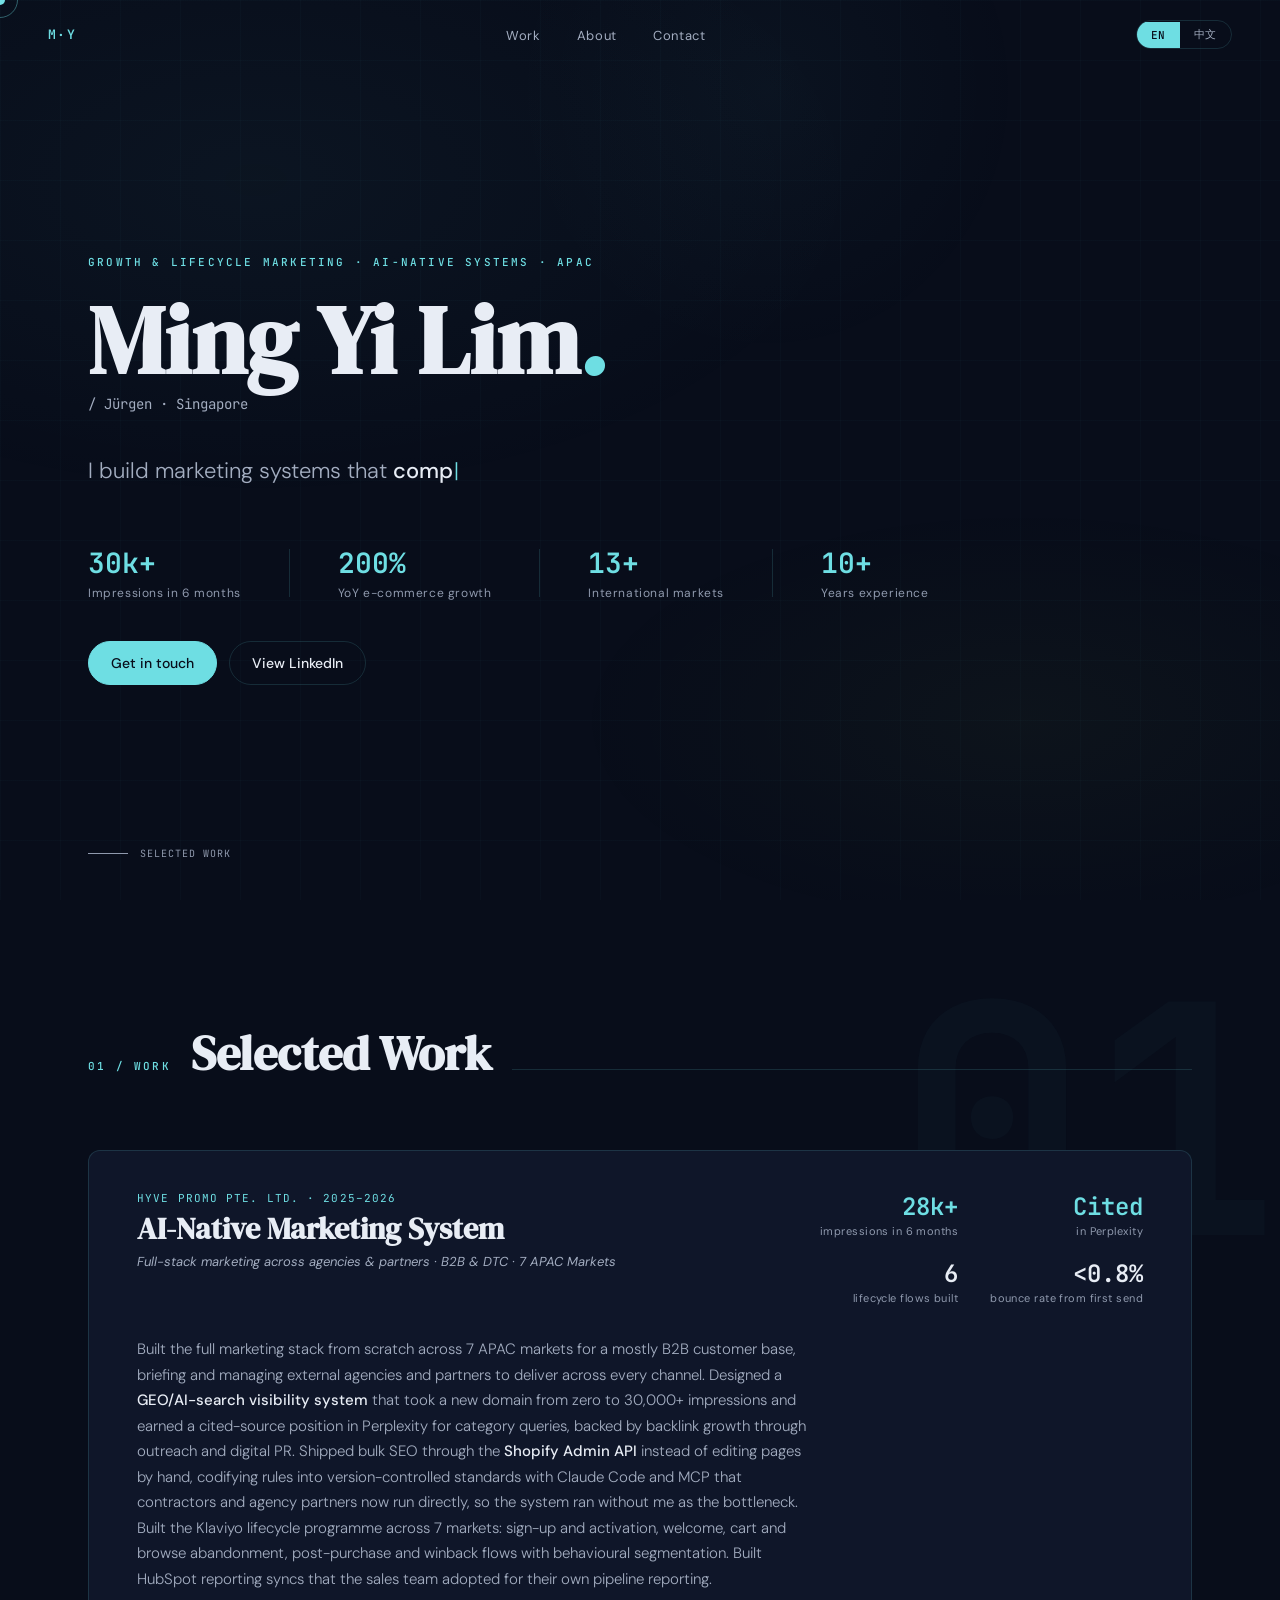
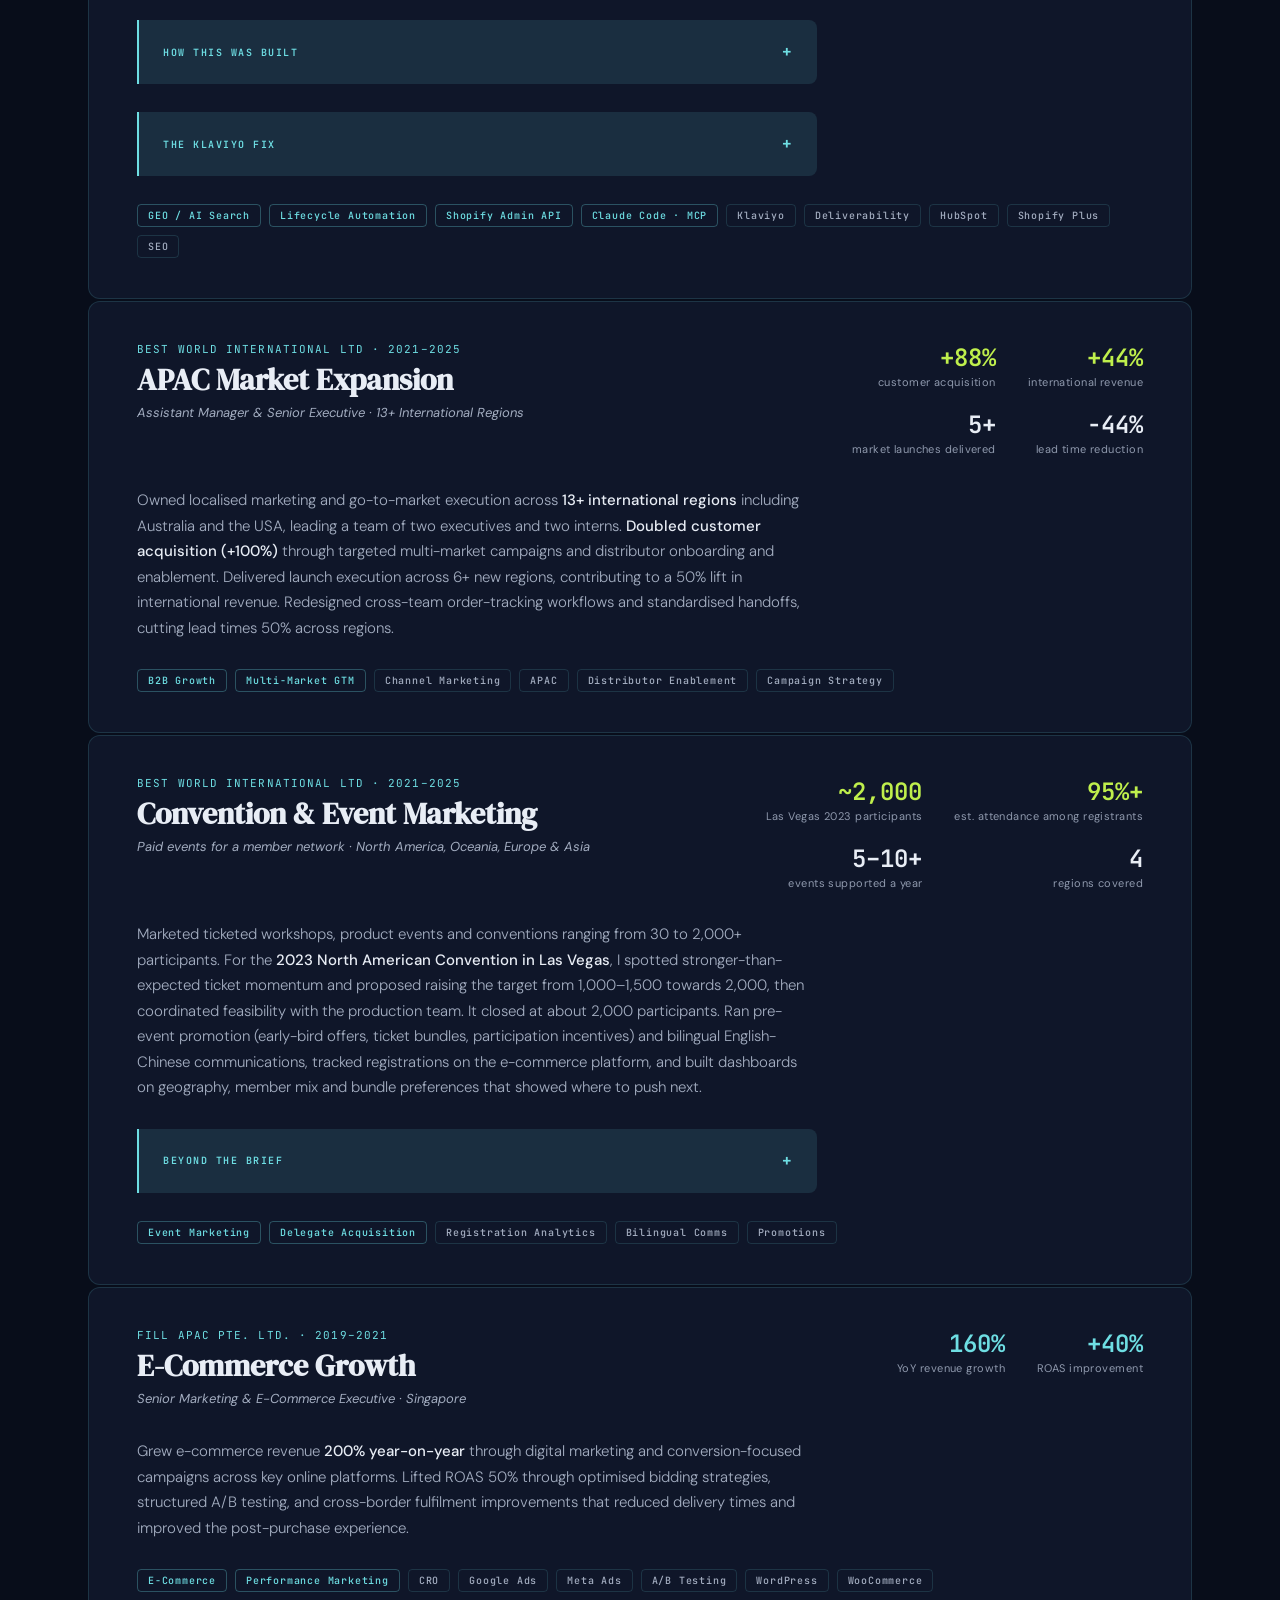
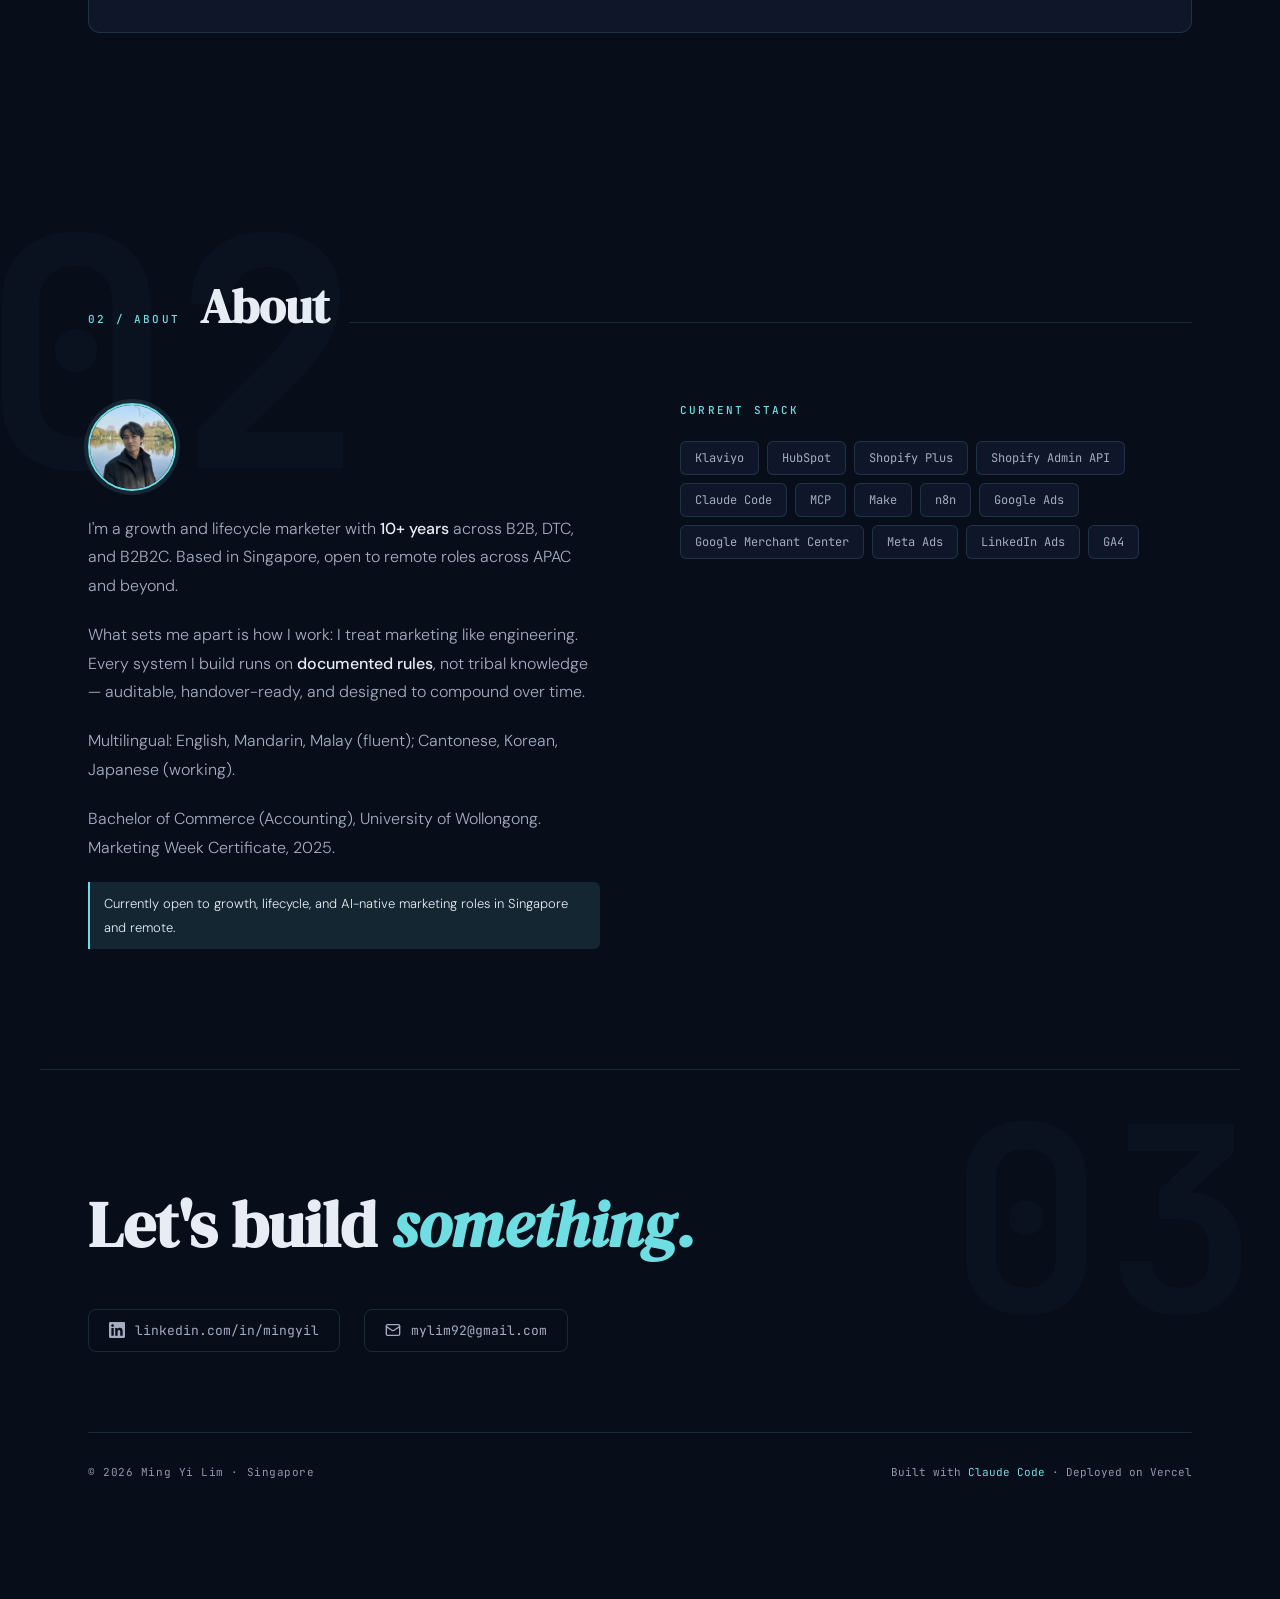
==== index.html @ c5d95b04 "Add hero CTAs, raise text contrast, make proof panels expandable - Hero: 'Get in touch' and 'View Li" ====
<!DOCTYPE html>
<html lang="en">
<head>
  <meta charset="UTF-8">
  <meta name="viewport" content="width=device-width, initial-scale=1.0">
  <title>Ming Yi Lim · Growth & Lifecycle Marketing</title>
  <meta name="description" content="Growth and lifecycle marketer with 10+ years across B2B, DTC, and B2B2C in APAC. SEO/GEO, lifecycle automation, and AI-native marketing systems.">
  <!-- Social preview -->
  <meta property="og:type"        content="website">
  <meta property="og:url"         content="https://mingyilim.vercel.app">
  <meta property="og:title"       content="Ming Yi Lim · Growth & Lifecycle Marketing">
  <meta property="og:description" content="Growth and lifecycle marketer with 10+ years across B2B, DTC, and B2B2C in APAC. SEO/GEO, lifecycle automation, and AI-native marketing systems.">
  <meta property="og:image"       content="https://mingyilim.vercel.app/og-image.jpg">
  <meta property="og:image:width"  content="1200">
  <meta property="og:image:height" content="630">
  <meta name="twitter:card"        content="summary_large_image">
  <meta name="twitter:title"       content="Ming Yi Lim · Growth & Lifecycle Marketing">
  <meta name="twitter:description" content="Growth and lifecycle marketer with 10+ years across B2B, DTC, and B2B2C in APAC.">
  <meta name="twitter:image"       content="https://mingyilim.vercel.app/og-image.jpg">
  <link rel="canonical" href="https://mingyilim.vercel.app/">
  <script type="application/ld+json">
  {
    "@context": "https://schema.org",
    "@type": "Person",
    "name": "Ming Yi Lim",
    "alternateName": ["Jürgen Lim", "林明昱"],
    "url": "https://mingyilim.vercel.app/",
    "image": "https://mingyilim.vercel.app/photo.jpg",
    "jobTitle": "Growth and Lifecycle Marketer",
    "description": "Growth and lifecycle marketer with 10+ years across B2B, DTC and B2B2C in APAC, specialising in SEO/GEO, lifecycle automation and AI-native marketing systems.",
    "address": {"@type": "PostalAddress", "addressLocality": "Singapore", "addressCountry": "SG"},
    "alumniOf": {"@type": "CollegeOrUniversity", "name": "University of Wollongong"},
    "knowsLanguage": ["English", "Mandarin Chinese", "Malay"],
    "knowsAbout": ["Lifecycle marketing", "Growth marketing", "Generative Engine Optimisation", "Answer Engine Optimisation", "SEO", "Klaviyo", "HubSpot", "Shopify Plus", "Marketing automation", "Claude Code", "Model Context Protocol"],
    "sameAs": ["https://www.linkedin.com/in/mingyil"]
  }
  </script>
  <link rel="preconnect" href="https://fonts.googleapis.com">
  <link rel="preconnect" href="https://fonts.gstatic.com" crossorigin>
  <link href="https://fonts.googleapis.com/css2?family=DM+Serif+Display:ital@0;1&family=DM+Sans:ital,opsz,wght@0,9..40,300;0,9..40,400;0,9..40,500;0,9..40,600;1,9..40,300&family=JetBrains+Mono:wght@400;500;600&display=swap" rel="stylesheet">
  <style>
    :root {
      --bg: #080d1a;
      --surface: #0f1629;
      --surface2: #162035;
      --teal: #6edee3;
      --teal-dim: rgba(110,222,227,0.12);
      --lime: #bfef4c;
      --text: #e8edf5;
      --text-muted: #a3adc0;
      --text-dim: #8f99ad;
      --border: rgba(110,222,227,0.15);
      --mono: 'JetBrains Mono', monospace;
      --serif: 'DM Serif Display', serif;
      --sans: 'DM Sans', sans-serif;
    }

    *, *::before, *::after { box-sizing: border-box; margin: 0; padding: 0; }

    html { scroll-behavior: smooth; overflow-x: clip; }

    body {
      font-family: var(--sans);
      background: var(--bg);
      color: var(--text);
      overflow-x: hidden;
      cursor: none;
    }

    /* Custom cursor */
    .cursor {
      position: fixed;
      width: 10px; height: 10px;
      background: var(--teal);
      border-radius: 50%;
      pointer-events: none;
      z-index: 9999;
      transform: translate(-50%,-50%);
      transition: transform 0.1s, opacity 0.2s;
      mix-blend-mode: screen;
    }
    .cursor-ring {
      position: fixed;
      width: 36px; height: 36px;
      border: 1px solid rgba(110,222,227,0.4);
      border-radius: 50%;
      pointer-events: none;
      z-index: 9998;
      transform: translate(-50%,-50%);
      transition: transform 0.18s cubic-bezier(.25,.46,.45,.94), width 0.2s, height 0.2s;
    }

    /* Background mesh */
    .bg-mesh {
      position: fixed;
      inset: 0;
      z-index: 0;
      background:
        radial-gradient(ellipse 80% 60% at 20% 20%, rgba(110,222,227,0.04) 0%, transparent 60%),
        radial-gradient(ellipse 60% 40% at 80% 80%, rgba(191,239,76,0.03) 0%, transparent 60%),
        radial-gradient(ellipse 40% 60% at 60% 10%, rgba(110,222,227,0.03) 0%, transparent 50%);
      pointer-events: none;
    }

    .grid-lines {
      position: fixed;
      inset: 0;
      z-index: 0;
      background-image:
        linear-gradient(rgba(110,222,227,0.025) 1px, transparent 1px),
        linear-gradient(90deg, rgba(110,222,227,0.025) 1px, transparent 1px);
      background-size: 60px 60px;
      pointer-events: none;
    }

    /* Nav */
    nav {
      position: fixed;
      top: 0; left: 0; right: 0;
      z-index: 100;
      display: flex;
      align-items: center;
      justify-content: space-between;
      padding: 20px 48px;
      transition: background 0.3s, backdrop-filter 0.3s;
    }
    nav.scrolled {
      background: rgba(8,13,26,0.85);
      backdrop-filter: blur(16px);
      border-bottom: 1px solid var(--border);
    }
    .nav-logo {
      font-family: var(--mono);
      font-size: 13px;
      font-weight: 600;
      color: var(--teal);
      letter-spacing: 0.1em;
      text-decoration: none;
    }
    .nav-links {
      display: flex;
      gap: 36px;
      list-style: none;
    }
    .nav-links a {
      font-size: 13px;
      font-weight: 400;
      color: var(--text-muted);
      text-decoration: none;
      letter-spacing: 0.05em;
      transition: color 0.2s;
    }
    .nav-links a:hover { color: var(--text); }

    .lang-toggle {
      display: flex;
      align-items: center;
      gap: 0;
      border: 1px solid var(--border);
      border-radius: 20px;
      overflow: hidden;
    }
    .lang-btn {
      font-family: var(--mono);
      font-size: 11px;
      font-weight: 500;
      padding: 6px 14px;
      background: transparent;
      border: none;
      color: var(--text-muted);
      cursor: none;
      transition: background 0.2s, color 0.2s;
      letter-spacing: 0.05em;
    }
    .lang-btn.active {
      background: var(--teal);
      color: var(--bg);
    }

    /* Sections base */
    section { position: relative; z-index: 1; }

    /* Hero */
    #hero {
      min-height: 100vh;
      display: flex;
      flex-direction: column;
      justify-content: center;
      padding: 120px 48px 80px;
      max-width: 1200px;
      margin: 0 auto;
    }
    .hero-tag {
      font-family: var(--mono);
      font-size: 11px;
      font-weight: 500;
      color: var(--teal);
      letter-spacing: 0.2em;
      text-transform: uppercase;
      margin-bottom: 24px;
      opacity: 0;
      animation: fadeUp 0.6s 0.2s forwards;
    }
    .hero-name {
      font-family: var(--serif);
      font-size: clamp(52px, 8vw, 96px);
      line-height: 1;
      color: var(--text);
      margin-bottom: 6px;
      opacity: 0;
      animation: fadeUp 0.7s 0.35s forwards;
    }
    .hero-name span {
      color: var(--teal);
      font-style: italic;
    }
    .hero-nickname {
      font-family: var(--mono);
      font-size: 14px;
      color: var(--text-muted);
      margin-bottom: 40px;
      opacity: 0;
      animation: fadeUp 0.6s 0.45s forwards;
    }
    .hero-tagline {
      font-size: clamp(16px, 2.2vw, 22px);
      font-weight: 300;
      color: var(--text-muted);
      max-width: 640px;
      line-height: 1.6;
      margin-bottom: 56px;
      opacity: 0;
      animation: fadeUp 0.6s 0.55s forwards;
    }
    .hero-tagline strong {
      color: var(--text);
      font-weight: 500;
    }
    .hero-stats {
      display: flex;
      gap: 48px;
      flex-wrap: wrap;
      opacity: 0;
      animation: fadeUp 0.6s 0.7s forwards;
    }
    .hero-stat {
      display: flex;
      flex-direction: column;
      gap: 4px;
    }
    .hero-stat-num {
      font-family: var(--mono);
      font-size: 28px;
      font-weight: 600;
      color: var(--teal);
    }
    .hero-stat-label {
      font-size: 12px;
      color: var(--text-dim);
      letter-spacing: 0.05em;
    }
    .hero-ctas {
      display: flex;
      flex-wrap: wrap;
      gap: 12px;
      margin-top: 40px;
      opacity: 0;
      animation: fadeUp 0.6s 0.85s forwards;
    }
    .btn {
      display: inline-flex;
      align-items: center;
      justify-content: center;
      min-height: 44px;
      padding: 0 22px;
      border-radius: 999px;
      font-family: var(--sans);
      font-size: 14px;
      font-weight: 500;
      text-decoration: none;
      transition: background 0.2s ease, border-color 0.2s ease, color 0.2s ease;
    }
    .btn-primary { background: var(--teal); color: var(--bg); border: 1px solid var(--teal); }
    .btn-primary:hover { background: var(--lime); border-color: var(--lime); }
    .btn-ghost { color: var(--text); border: 1px solid var(--border); }
    .btn-ghost:hover { border-color: var(--teal); color: var(--teal); }
    .btn:focus-visible { outline: 2px solid var(--teal); outline-offset: 3px; }
    .hero-divider {
      width: 1px;
      height: 48px;
      background: var(--border);
      align-self: center;
    }
    .scroll-hint {
      position: absolute;
      bottom: 40px;
      left: 48px;
      display: flex;
      align-items: center;
      gap: 12px;
      font-family: var(--mono);
      font-size: 10px;
      color: var(--text-dim);
      letter-spacing: 0.1em;
      text-transform: uppercase;
      opacity: 0;
      animation: fadeUp 0.6s 1s forwards;
    }
    .scroll-line {
      width: 40px;
      height: 1px;
      background: var(--text-dim);
      position: relative;
      overflow: hidden;
    }
    .scroll-line::after {
      content: '';
      position: absolute;
      left: -100%;
      top: 0;
      width: 100%;
      height: 100%;
      background: var(--teal);
      animation: scanLine 2s 1.5s infinite;
    }

    /* Work Section */
    #work {
      padding: 120px 48px;
      max-width: 1200px;
      margin: 0 auto;
    }
    .section-header {
      display: flex;
      align-items: baseline;
      gap: 20px;
      margin-bottom: 64px;
    }
    .section-label {
      font-family: var(--mono);
      font-size: 11px;
      font-weight: 500;
      color: var(--teal);
      letter-spacing: 0.2em;
      text-transform: uppercase;
    }
    .section-title {
      font-family: var(--serif);
      font-size: clamp(32px, 4vw, 48px);
      color: var(--text);
    }
    .section-line {
      flex: 1;
      height: 1px;
      background: var(--border);
    }

    .cases {
      display: flex;
      flex-direction: column;
      gap: 2px;
    }
    .case-card {
      background: var(--surface);
      border: 1px solid var(--border);
      border-radius: 12px;
      padding: 40px 48px;
      transition: border-color 0.3s, background 0.3s, transform 0.3s;
      position: relative;
      overflow: hidden;
    }
    .case-card::before {
      content: '';
      position: absolute;
      left: 0; top: 0; bottom: 0;
      width: 3px;
      background: var(--teal);
      transform: scaleY(0);
      transform-origin: bottom;
      transition: transform 0.4s cubic-bezier(.25,.46,.45,.94);
    }
    .case-card:hover {
      border-color: rgba(110,222,227,0.3);
      background: var(--surface2);
      transform: translateY(-2px);
    }
    .case-card:hover::before { transform: scaleY(1); }

    .case-top {
      display: flex;
      justify-content: space-between;
      align-items: flex-start;
      margin-bottom: 32px;
      flex-wrap: wrap;
      gap: 16px;
    }
    .case-meta {
      display: flex;
      flex-direction: column;
      gap: 6px;
    }
    .case-company {
      font-family: var(--mono);
      font-size: 11px;
      color: var(--teal);
      letter-spacing: 0.1em;
    }
    .case-title {
      font-family: var(--serif);
      font-size: clamp(22px, 3vw, 30px);
      color: var(--text);
      line-height: 1.2;
    }
    .case-context {
      font-size: 13px;
      color: var(--text-muted);
      font-style: italic;
    }
    .case-metrics {
      display: grid;
      grid-template-columns: repeat(2, auto);
      gap: 20px 32px;
    }
    .metric {
      display: flex;
      flex-direction: column;
      gap: 2px;
      text-align: right;
    }
    .metric-num {
      font-family: var(--mono);
      font-size: 24px;
      font-weight: 600;
      color: var(--text);
      white-space: nowrap;
    }
    .metric-num.teal { color: var(--teal); }
    .metric-num.lime { color: var(--lime); }
    .metric-label {
      font-size: 11px;
      color: var(--text-dim);
      letter-spacing: 0.04em;
    }
    .case-body {
      font-size: 15px;
      font-weight: 300;
      line-height: 1.7;
      color: var(--text-muted);
      max-width: 680px;
      margin-bottom: 28px;
    }
    .case-body strong { color: var(--text); font-weight: 500; }
    .tags {
      display: flex;
      flex-wrap: wrap;
      gap: 8px;
    }
    .tag {
      font-family: var(--mono);
      font-size: 10px;
      font-weight: 500;
      letter-spacing: 0.08em;
      padding: 4px 10px;
      border-radius: 4px;
      border: 1px solid var(--border);
      color: var(--text-muted);
    }
    .tag.accent { border-color: rgba(110,222,227,0.3); color: var(--teal); }

    /* About */
    #about {
      padding: 120px 48px;
      max-width: 1200px;
      margin: 0 auto;
    }
    .about-grid {
      display: grid;
      grid-template-columns: 1fr 1fr;
      gap: 80px;
      align-items: start;
    }
    .about-text p {
      font-size: 16px;
      font-weight: 300;
      line-height: 1.8;
      color: var(--text-muted);
      margin-bottom: 20px;
    }
    .about-text p strong { color: var(--text); font-weight: 500; }
    .about-text p:last-child { margin-bottom: 0; }
    .stack-title {
      font-family: var(--mono);
      font-size: 11px;
      font-weight: 500;
      color: var(--teal);
      letter-spacing: 0.2em;
      text-transform: uppercase;
      margin-bottom: 24px;
    }
    .stack-grid {
      display: flex;
      flex-wrap: wrap;
      gap: 8px;
    }
    .stack-item {
      font-family: var(--mono);
      font-size: 12px;
      padding: 8px 14px;
      background: var(--surface);
      border: 1px solid var(--border);
      border-radius: 6px;
      color: var(--text-muted);
      transition: border-color 0.2s, color 0.2s;
    }
    .stack-item:hover { border-color: rgba(110,222,227,0.4); color: var(--text); }

    /* Contact */
    #contact {
      padding: 120px 48px;
      max-width: 1200px;
      margin: 0 auto;
      border-top: 1px solid var(--border);
    }
    .contact-headline {
      font-family: var(--serif);
      font-size: clamp(36px, 5vw, 64px);
      color: var(--text);
      margin-bottom: 48px;
      line-height: 1.1;
    }
    .contact-headline em { color: var(--teal); }
    .contact-links {
      display: flex;
      gap: 24px;
      flex-wrap: wrap;
    }
    .contact-link {
      display: flex;
      align-items: center;
      gap: 10px;
      font-family: var(--mono);
      font-size: 13px;
      color: var(--text-muted);
      text-decoration: none;
      border: 1px solid var(--border);
      padding: 12px 20px;
      border-radius: 8px;
      transition: border-color 0.2s, color 0.2s, background 0.2s;
    }
    .contact-link:hover {
      border-color: rgba(110,222,227,0.4);
      color: var(--teal);
      background: var(--teal-dim);
    }
    .footer-note {
      margin-top: 80px;
      padding-top: 32px;
      border-top: 1px solid var(--border);
      display: flex;
      justify-content: space-between;
      align-items: center;
      flex-wrap: wrap;
      gap: 16px;
    }
    .footer-copy {
      font-family: var(--mono);
      font-size: 11px;
      color: var(--text-dim);
      letter-spacing: 0.05em;
    }
    .footer-built {
      font-family: var(--mono);
      font-size: 11px;
      color: var(--text-dim);
    }
    .footer-built span { color: var(--teal); }

    /* Animations */
    @keyframes fadeUp {
      from { opacity: 0; transform: translateY(20px); }
      to   { opacity: 1; transform: translateY(0); }
    }
    @keyframes scanLine {
      0%  { left: -100%; }
      100%{ left: 100%; }
    }

    /* Fade transition for language switch */
    .lang-fade { transition: opacity 0.25s ease; }
    .lang-fade.fading { opacity: 0; }

    /* Scroll reveal */
    .reveal {
      opacity: 0;
      transform: translateY(24px);
      transition: opacity 0.6s ease, transform 0.6s ease;
    }
    .reveal.visible {
      opacity: 1;
      transform: none;
    }

    /* Responsive */
    @media (max-width: 768px) {
      nav { padding: 16px 24px; }
      .nav-links { display: none; }
      #hero, #work, #about, #contact { padding-left: 24px; padding-right: 24px; }
      .hero-stats { gap: 24px; }
      .hero-divider { display: none; }
      .case-card { padding: 28px 24px; }
      .case-top { flex-direction: column; }
      .case-metrics { grid-template-columns: repeat(2, 1fr); }
      .metric { text-align: left; }
      .about-grid { grid-template-columns: 1fr; gap: 48px; }
      .scroll-hint { display: none; }
    }



    /* About photo */
    .about-photo {
      width: 88px; height: 88px;
      border-radius: 50%;
      object-fit: cover;
      object-position: center 15%;
      border: 2px solid var(--teal);
      margin-bottom: 24px;
      display: block;
      box-shadow: 0 0 0 4px rgba(110,222,227,0.12);
      transition: box-shadow 0.3s, transform 0.3s;
    }
    .about-photo:hover {
      box-shadow: 0 0 0 8px rgba(110,222,227,0.18);
      transform: scale(1.04);
    }
    .proof-panel {
      margin: 4px 0 28px;
      padding: 20px 24px;
      background: var(--teal-dim);
      border-left: 2px solid var(--teal);
      border-radius: 0 8px 8px 0;
      max-width: 680px;
    }
    .proof-label {
      font-family: var(--mono);
      font-size: 10px;
      font-weight: 600;
      color: var(--teal);
      letter-spacing: 0.15em;
      text-transform: uppercase;
    }
    summary.proof-label {
      cursor: pointer;
      list-style: none;
      display: flex;
      align-items: center;
      justify-content: space-between;
      gap: 12px;
      min-height: 24px;
    }
    summary.proof-label::-webkit-details-marker { display: none; }
    summary.proof-label::after {
      content: "+";
      font-size: 16px;
      line-height: 1;
      transition: transform 0.2s ease;
    }
    details[open] > summary.proof-label::after { transform: rotate(45deg); }
    summary.proof-label:focus-visible { outline: 2px solid var(--teal); outline-offset: 4px; border-radius: 2px; }
    .proof-panel p {
      font-size: 14px;
      font-weight: 400;
      line-height: 1.7;
      color: var(--text-muted);
      margin: 10px 0 0;
    }
    .proof-panel p strong { color: var(--text); font-weight: 500; }
    /* ── BOLD SCROLL ANIMATIONS v3 ── */

    /* Case cards — directional entrance, long spring transition */
    .case-card {
      will-change: transform, opacity;
      transition:
        transform  0.9s cubic-bezier(0.25, 0.46, 0.45, 0.94),
        opacity    0.7s ease,
        border-color 0.3s,
        background 0.3s;
    }
    /* Override old .case-card:hover translateY (JS handles tilt now) */
    .case-card:hover { transform: none; }

    /* Direction setup via JS custom property */
    .case-card.slide-init {
      opacity: 0;
      transform: translateX(var(--slide-dir, 80px)) scale(0.96) rotateY(var(--slide-rot, 2deg));
    }
    .case-card.slide-init.visible {
      opacity: 1;
      transform: none;
    }

    /* Hero stats — spring zoom from tiny */
    .hero-stat-num {
      display: inline-block;
      transform: scale(0.3) translateY(20px);
      opacity: 0;
      transition: transform 0.7s cubic-bezier(0.34, 1.56, 0.64, 1), opacity 0.5s;
    }
    .hero-stats.stats-go .hero-stat-num { transform: none; opacity: 1; }
    .hero-stat:nth-child(1) .hero-stat-num { transition-delay: 0ms; }
    .hero-stat:nth-child(3) .hero-stat-num { transition-delay: 120ms; }
    .hero-stat:nth-child(5) .hero-stat-num { transition-delay: 240ms; }
    .hero-stat:nth-child(7) .hero-stat-num { transition-delay: 360ms; }
    .hero-stat-label {
      opacity: 0;
      transform: translateY(6px);
      transition: opacity 0.5s 0.4s, transform 0.5s 0.4s;
    }
    .hero-stats.stats-go .hero-stat-label { opacity: 1; transform: none; }

    /* Stack items — spring pop-in staggered */
    .stack-item {
      transform: scale(0.6) translateY(10px);
      opacity: 0;
      transition: transform 0.5s cubic-bezier(0.34, 1.56, 0.64, 1), opacity 0.35s;
    }
    .stack-item.pop { transform: none; opacity: 1; }

    /* Section title — dramatic slide from below with scale */
    .section-title {
      transform: translateY(40px) scaleX(0.92);
      opacity: 0;
      transform-origin: left center;
      transition: transform 1s cubic-bezier(0.25, 0.46, 0.45, 0.94), opacity 0.8s;
    }
    .section-title.visible { transform: none; opacity: 1; }

    /* Reveal — keep for non-card elements but make it smoother */
    .reveal {
      opacity: 0;
      transform: translateY(30px);
      transition: opacity 0.8s ease, transform 0.8s cubic-bezier(0.25, 0.46, 0.45, 0.94);
    }
    .reveal.visible { opacity: 1; transform: none; }

    /* Contact headline — zoom from big */
    .contact-headline {
      transform: scale(0.88) translateY(20px);
      opacity: 0;
      transform-origin: left;
      transition: transform 1s cubic-bezier(0.25, 0.46, 0.45, 0.94), opacity 0.8s;
    }
    .contact-headline.visible { transform: none; opacity: 1; }

    /* Hero section fades on scroll */
    #hero { will-change: opacity; }

    /* Section label slide in */
    .section-label {
      opacity: 0;
      transform: translateX(-20px);
      transition: opacity 0.6s 0.2s, transform 0.6s 0.2s;
    }
    .section-label.visible { opacity: 1; transform: none; }

    /* ── ANIMATIONS v2 ── */

    /* Pulsing dot after name */
    .hero-name span {
      display: inline-block;
      animation: dotPulse 2s ease-in-out infinite;
    }
    @keyframes dotPulse {
      0%, 100% { opacity: 1; transform: scale(1); }
      50%       { opacity: 0.25; transform: scale(0.8); }
    }

    /* Typing cursor */
    .type-cursor {
      display: inline-block;
      color: var(--teal);
      font-weight: 300;
      margin-left: 1px;
      animation: cursorBlink 0.65s ease-in-out infinite;
    }
    @keyframes cursorBlink {
      0%, 100% { opacity: 1; }
      50%       { opacity: 0; }
    }

    /* Cursor trail particle */
    .trail-dot {
      position: fixed;
      width: 5px; height: 5px;
      background: var(--teal);
      border-radius: 50%;
      pointer-events: none;
      z-index: 9997;
      transform: translate(-50%, -50%);
      animation: trailFade 0.7s ease forwards;
    }
    @keyframes trailFade {
      0%   { opacity: 0.45; transform: translate(-50%, -50%) scale(1); }
      100% { opacity: 0;    transform: translate(-50%, -50%) scale(0); }
    }

    /* Card tilt — needs preserve-3d */
    .case-card { transform-style: preserve-3d; }

    /* Hero tagline — JS controls reveal */
    .hero-tagline { animation: none !important; opacity: 0; }
  </style>

  <!-- Google tag (gtag.js) -->
  <script async src="https://www.googletagmanager.com/gtag/js?id=G-P1CEV3WPZ0"></script>
  <script>
    window.dataLayer = window.dataLayer || [];
    function gtag(){dataLayer.push(arguments);}
    gtag('js', new Date());
    gtag('config', 'G-P1CEV3WPZ0');
  </script>
</head>
<body>

  <div id="scrollProgress" style="position:fixed;top:0;left:0;height:2px;width:0%;background:linear-gradient(90deg,var(--teal),var(--lime));z-index:300;transition:width 0.08s linear;"></div>
  <div class="bg-mesh"></div>
  <div class="grid-lines"></div>
  <div class="cursor" id="cursor"></div>
  <div class="cursor-ring" id="cursorRing"></div>

  <!-- Nav -->
  <nav id="nav">
    <a href="#" class="nav-logo">M·Y</a>
    <ul class="nav-links">
      <li><a href="#work" data-en="Work" data-zh="案例">Work</a></li>
      <li><a href="#about" data-en="About" data-zh="关于">About</a></li>
      <li><a href="#contact" data-en="Contact" data-zh="联系">Contact</a></li>
    </ul>
    <div class="lang-toggle">
      <button class="lang-btn active" id="btnEn" onclick="setLang('en')">EN</button>
      <button class="lang-btn" id="btnZh" onclick="setLang('zh')">中文</button>
    </div>
  </nav>

  <!-- Hero -->
  <section id="hero">
    <div class="hero-tag" data-en="Growth &amp; Lifecycle Marketing · AI-Native Systems · APAC" data-zh="增长与生命周期营销 · AI原生系统 · 亚太地区">
      Growth &amp; Lifecycle Marketing · AI-Native Systems · APAC
    </div>
    <h1 class="hero-name" data-en="Ming Yi Lim<span>.</span>" data-zh="林明昱<span>.</span>">
      Ming Yi Lim<span>.</span>
    </h1>
    <div class="hero-nickname" data-en="/ Jürgen · Singapore" data-zh="/ Jürgen · 新加坡">/ Jürgen · Singapore</div>
    <p class="hero-tagline lang-fade" data-en="I build marketing systems that <strong>compound</strong> — from zero to 30,000+ search impressions, a cited-source position in Perplexity, and lifecycle automation across 7 APAC markets. I use AI as leverage: to move faster, build more, and document everything." data-zh="我构建持续复利的营销系统——从零开始，在6个月内实现<strong>30,000+次搜索曝光</strong>、获得Perplexity引用位置，并在亚太7个市场建立生命周期自动化体系。我将AI作为杠杆——更快行动、构建更多、记录一切。">
      I build marketing systems that <strong>compound</strong> — from zero to 30,000+ search impressions, a cited-source position in Perplexity, and lifecycle automation across 7 APAC markets. I use AI as leverage: to move faster, build more, and document everything.
    </p>
    <div class="hero-stats">
      <div class="hero-stat">
        <span class="hero-stat-num" data-count="30" data-suffix="k+">30k+</span>
        <span class="hero-stat-label lang-fade" data-en="Impressions in 6 months" data-zh="6个月搜索曝光量">Impressions in 6 months</span>
      </div>
      <div class="hero-divider"></div>
      <div class="hero-stat">
        <span class="hero-stat-num" data-count="200" data-suffix="%">200%</span>
        <span class="hero-stat-label lang-fade" data-en="YoY e-commerce growth" data-zh="电商年增长率">YoY e-commerce growth</span>
      </div>
      <div class="hero-divider"></div>
      <div class="hero-stat">
        <span class="hero-stat-num" data-count="13" data-suffix="+">13+</span>
        <span class="hero-stat-label lang-fade" data-en="International markets" data-zh="国际市场">International markets</span>
      </div>
      <div class="hero-divider"></div>
      <div class="hero-stat">
        <span class="hero-stat-num" data-count="10" data-suffix="+">10+</span>
        <span class="hero-stat-label lang-fade" data-en="Years experience" data-zh="年从业经验">Years experience</span>
      </div>
    </div>
    <div class="hero-ctas">
      <a href="mailto:mylim92@gmail.com" class="btn btn-primary" data-cta="hero_email" data-en="Get in touch" data-zh="联系我">Get in touch</a>
      <a href="https://www.linkedin.com/in/mingyil" target="_blank" rel="noopener" class="btn btn-ghost" data-cta="hero_linkedin" data-en="View LinkedIn" data-zh="查看LinkedIn">View LinkedIn</a>
      <!-- Resume button: enable once a public resume (no phone number) is added as resume.pdf
      <a href="./resume.pdf" class="btn btn-ghost" data-cta="hero_resume" data-en="Download resume" data-zh="下载简历">Download resume</a> -->
    </div>
    <div class="scroll-hint">
      <div class="scroll-line"></div>
      <span data-en="Selected work" data-zh="精选案例">Selected work</span>
    </div>
  </section>

  <!-- Work -->
  <section id="work" style="position:relative">
    <div style="position:absolute;right:-40px;top:60px;font-family:var(--mono);font-size:320px;font-weight:700;color:var(--teal);opacity:0.025;line-height:1;pointer-events:none;user-select:none;z-index:0">01</div>
    <div class="section-header">
      <span class="section-label" data-en="01 / Work" data-zh="01 / 案例">01 / Work</span>
      <h2 class="section-title lang-fade" data-en="Selected Work" data-zh="精选案例">Selected Work</h2>
      <div class="section-line"></div>
    </div>

    <div class="cases">

      <!-- Case 1: Hyve -->
      <div class="case-card">
        <div class="case-top">
          <div class="case-meta">
            <span class="case-company" data-en="HYVE PROMO PTE. LTD. · 2025–2026" data-zh="HYVE PROMO PTE. LTD. · 2025–2026">HYVE PROMO PTE. LTD. · 2025–2026</span>
            <h3 class="case-title lang-fade" data-en="AI-Native Marketing System" data-zh="AI原生营销系统">AI-Native Marketing System</h3>
            <span class="case-context lang-fade" data-en="Full-stack marketing across agencies &amp; partners · B2B &amp; DTC · 7 APAC Markets" data-zh="联合代理商与合作伙伴的全栈营销 · B2B与DTC · 亚太7个市场">Full-stack marketing across agencies &amp; partners · B2B &amp; DTC · 7 APAC Markets</span>
          </div>
          <div class="case-metrics">
            <div class="metric">
              <span class="metric-num teal" data-count="30" data-suffix="k+">30k+</span>
              <span class="metric-label lang-fade" data-en="impressions in 6 months" data-zh="6个月搜索曝光量">impressions in 6 months</span>
            </div>
            <div class="metric">
              <span class="metric-num teal">Cited</span>
              <span class="metric-label lang-fade" data-en="in Perplexity" data-zh="获Perplexity引用">in Perplexity</span>
            </div>
            <div class="metric">
              <span class="metric-num" data-count="6" data-suffix="">6</span>
              <span class="metric-label lang-fade" data-en="lifecycle flows built" data-zh="生命周期流程">lifecycle flows built</span>
            </div>
            <div class="metric">
              <span class="metric-num">&lt;0.8%</span>
              <span class="metric-label lang-fade" data-en="bounce rate from first send" data-zh="首次发送起退信率">bounce rate from first send</span>
            </div>
          </div>
        </div>
        <p class="case-body lang-fade"
          data-en="Built the full marketing stack from scratch across 7 APAC markets for a mostly B2B customer base, briefing and managing external agencies and partners to deliver across every channel. Designed a <strong>GEO/AI-search visibility system</strong> that took a new domain from zero to 30,000+ impressions and earned a cited-source position in Perplexity for category queries, backed by backlink growth through outreach and digital PR. Shipped bulk SEO through the <strong>Shopify Admin API</strong> instead of editing pages by hand, codifying rules into version-controlled standards with Claude Code and MCP that contractors and agency partners now run directly, so the system ran without me as the bottleneck. Built the Klaviyo lifecycle programme across 7 markets: sign-up and activation, welcome, cart and browse abandonment, post-purchase and winback flows with behavioural segmentation. Built HubSpot reporting syncs that the sales team adopted for their own pipeline reporting."
          data-zh="面向以B2B为主的客户群，在亚太7个市场从零搭建完整营销技术栈，统筹外部代理商与合作伙伴覆盖所有渠道。设计了<strong>GEO/AI搜索可见性系统</strong>，使新域名从零增长至30,000+次搜索曝光，并在Perplexity类别查询中获得引用来源位置，同时通过外联与数字公关增长外链。通过<strong>Shopify Admin API</strong>批量处理SEO，而非逐页手动编辑，利用Claude Code与MCP将规则固化为版本控制标准，交由代理商与合作伙伴直接执行，使系统运行不依赖于我个人。在亚太7个市场构建Klaviyo生命周期体系：注册与激活、欢迎、购物车/浏览放弃、购后及召回流程，并配置行为细分。搭建的HubSpot报表同步被销售团队采纳，用于其销售管道报告。">
          Built the full marketing stack from scratch across 7 APAC markets for a mostly B2B customer base, briefing and managing external agencies and partners to deliver across every channel. Designed a <strong>GEO/AI-search visibility system</strong> that took a new domain from zero to 30,000+ impressions and earned a cited-source position in Perplexity for category queries, backed by backlink growth through outreach and digital PR. Shipped bulk SEO through the <strong>Shopify Admin API</strong> instead of editing pages by hand, codifying rules into version-controlled standards with Claude Code and MCP that contractors and agency partners now run directly, so the system ran without me as the bottleneck. Built the Klaviyo lifecycle programme across 7 markets: sign-up and activation, welcome, cart and browse abandonment, post-purchase and winback flows with behavioural segmentation. Built HubSpot reporting syncs that the sales team adopted for their own pipeline reporting.
        </p>
        <details class="proof-panel">
          <summary class="proof-label lang-fade" data-en="How this was built" data-zh="实现方式">How this was built</summary>
          <p class="lang-fade"
            data-en="AI search engines like Perplexity don't rank pages the way Google does — they synthesise an answer and cite sources that clearly demonstrate expertise on the topic. Instead of writing for keywords, I restructured content around the actual questions someone would ask an AI assistant: clear topic clusters, direct answers up front, and structured data that signals exactly what the page is authoritative on. I also cleaned up the technical foundations most AI crawlers rely on to trust a source — internal linking, clean information architecture, and consistent E-E-A-T signals throughout. Because this was shipped across a whole domain rather than page by page, it was built as a documented ruleset in Claude Code, so every new piece of content followed the same standard automatically."
            data-zh="像Perplexity这样的AI搜索引擎并不像Google那样对页面进行排名，而是综合答案并引用能清晰展示专业性的信息来源。因此，我没有围绕关键词写作，而是围绕用户实际会向AI助手提出的问题重新组织内容：清晰的主题集群、开门见山的直接答案，以及能明确传达页面权威性的结构化数据。我还完善了大多数AI爬虫用来判断信息来源可信度的技术基础——内部链接、清晰的信息架构，以及贯穿全站的E-E-A-T信号。由于这项工作面向整个域名展开而非逐页进行，它被构建为Claude Code中的文档化规则集，让每一篇新内容都能自动遵循同一标准。">
            AI search engines like Perplexity don't rank pages the way Google does — they synthesise an answer and cite sources that clearly demonstrate expertise on the topic. Instead of writing for keywords, I restructured content around the actual questions someone would ask an AI assistant: clear topic clusters, direct answers up front, and structured data that signals exactly what the page is authoritative on. I also cleaned up the technical foundations most AI crawlers rely on to trust a source — internal linking, clean information architecture, and consistent E-E-A-T signals throughout. Because this was shipped across a whole domain rather than page by page, it was built as a documented ruleset in Claude Code, so every new piece of content followed the same standard automatically.
          </p>
        </details>
        <details class="proof-panel">
          <summary class="proof-label lang-fade" data-en="The Klaviyo fix" data-zh="Klaviyo关键修复">The Klaviyo fix</summary>
          <p class="lang-fade"
            data-en="When migrating the HubSpot database into Klaviyo, business contacts, customers and long-inactive contacts were all mixed into one list. Sending to it as-is would have damaged sender reputation from the first campaign. Before the first send, I built segments separating recent buyers and engaged contacts from everyone else, <strong>suppressed about 40% of the list as inactive</strong>, and sent only to the engaged audience. I also set up sending domain authentication and edited the HTML/CSS of the email templates directly. Bounce rate stayed <strong>under 0.8%</strong> from the first send, and click rate settled at <strong>2.4%</strong>."
            data-zh="将HubSpot数据库迁移至Klaviyo时，企业联系人、客户与长期不活跃联系人混在同一列表中。若直接发送，首次营销活动就会损害发件人信誉。在首次发送前，我建立细分，将近期购买者与活跃联系人与其他联系人区分开，<strong>将约40%的不活跃联系人设为抑制</strong>，仅向活跃受众发送。我还完成了发件域名认证，并直接编辑邮件模板的HTML/CSS。自首次发送起，退信率始终<strong>低于0.8%</strong>，点击率稳定在<strong>2.4%</strong>。">
            When migrating the HubSpot database into Klaviyo, business contacts, customers and long-inactive contacts were all mixed into one list. Sending to it as-is would have damaged sender reputation from the first campaign. Before the first send, I built segments separating recent buyers and engaged contacts from everyone else, <strong>suppressed about 40% of the list as inactive</strong>, and sent only to the engaged audience. I also set up sending domain authentication and edited the HTML/CSS of the email templates directly. Bounce rate stayed <strong>under 0.8%</strong> from the first send, and click rate settled at <strong>2.4%</strong>.
          </p>
        </details>
        <div class="tags">
          <span class="tag accent">GEO / AI Search</span>
          <span class="tag accent">Lifecycle Automation</span>
          <span class="tag accent">Shopify Admin API</span>
          <span class="tag accent">Claude Code · MCP</span>
          <span class="tag">Klaviyo</span>
          <span class="tag">Deliverability</span>
          <span class="tag">HubSpot</span>
          <span class="tag">Shopify Plus</span>
          <span class="tag">SEO</span>
        </div>
      </div>

      <!-- Case 2: Best World -->
      <div class="case-card">
        <div class="case-top">
          <div class="case-meta">
            <span class="case-company" data-en="BEST WORLD INTERNATIONAL LTD · 2021–2025" data-zh="BEST WORLD INTERNATIONAL LTD · 2021–2025">BEST WORLD INTERNATIONAL LTD · 2021–2025</span>
            <h3 class="case-title lang-fade" data-en="APAC Market Expansion" data-zh="亚太市场拓展">APAC Market Expansion</h3>
            <span class="case-context lang-fade" data-en="Assistant Manager &amp; Senior Executive · 13+ International Regions" data-zh="助理经理与高级专员 · 13+个国际市场">Assistant Manager &amp; Senior Executive · 13+ International Regions</span>
          </div>
          <div class="case-metrics">
            <div class="metric">
              <span class="metric-num lime" data-count="100" data-prefix="+" data-suffix="%">+100%</span>
              <span class="metric-label lang-fade" data-en="customer acquisition" data-zh="客户获取增长">customer acquisition</span>
            </div>
            <div class="metric">
              <span class="metric-num lime" data-count="50" data-prefix="+" data-suffix="%">+50%</span>
              <span class="metric-label lang-fade" data-en="international revenue" data-zh="国际营收增长">international revenue</span>
            </div>
            <div class="metric">
              <span class="metric-num" data-count="6" data-suffix="+">6+</span>
              <span class="metric-label lang-fade" data-en="market launches delivered" data-zh="新市场落地执行">market launches delivered</span>
            </div>
            <div class="metric">
              <span class="metric-num" data-count="50" data-prefix="-" data-suffix="%">-50%</span>
              <span class="metric-label lang-fade" data-en="lead time reduction" data-zh="交付周期缩短">lead time reduction</span>
            </div>
          </div>
        </div>
        <p class="case-body lang-fade"
          data-en="Owned localised marketing and go-to-market execution across <strong>13+ international regions</strong> including Australia and the USA, leading a team of two executives and two interns. <strong>Doubled customer acquisition (+100%)</strong> through targeted multi-market campaigns and distributor onboarding and enablement. Delivered launch execution across 6+ new regions, contributing to a 50% lift in international revenue. Redesigned cross-team order-tracking workflows and standardised handoffs, cutting lead times 50% across regions."
          data-zh="负责澳大利亚、美国等13+个国际市场的本地化营销与市场进入执行，带领两名专员和两名实习生。通过定向多市场营销活动及分销商入驻与赋能，实现客户获取翻倍（+100%）。完成6+个新市场的落地执行，助力国际营收提升50%。重新设计跨团队订单追踪工作流并标准化交接流程，使各地区交付周期缩短50%。">
          Owned localised marketing and go-to-market execution across <strong>13+ international regions</strong> including Australia and the USA, leading a team of two executives and two interns. <strong>Doubled customer acquisition (+100%)</strong> through targeted multi-market campaigns and distributor onboarding and enablement. Delivered launch execution across 6+ new regions, contributing to a 50% lift in international revenue. Redesigned cross-team order-tracking workflows and standardised handoffs, cutting lead times 50% across regions.
        </p>
        <div class="tags">
          <span class="tag accent">B2B Growth</span>
          <span class="tag accent">Multi-Market GTM</span>
          <span class="tag">Channel Marketing</span>
          <span class="tag">APAC</span>
          <span class="tag">Distributor Enablement</span>
          <span class="tag">Campaign Strategy</span>
        </div>
      </div>

      <!-- Case 3: Best World events -->
      <div class="case-card">
        <div class="case-top">
          <div class="case-meta">
            <span class="case-company" data-en="BEST WORLD INTERNATIONAL LTD · 2021–2025" data-zh="BEST WORLD INTERNATIONAL LTD · 2021–2025">BEST WORLD INTERNATIONAL LTD · 2021–2025</span>
            <h3 class="case-title lang-fade" data-en="Convention &amp; Event Marketing" data-zh="大会与活动营销">Convention &amp; Event Marketing</h3>
            <span class="case-context lang-fade" data-en="Paid events for a member network · North America, Oceania, Europe &amp; Asia" data-zh="面向会员网络的付费活动 · 北美、大洋洲、欧洲及亚洲">Paid events for a member network · North America, Oceania, Europe &amp; Asia</span>
          </div>
          <div class="case-metrics">
            <div class="metric">
              <span class="metric-num lime">~2,000</span>
              <span class="metric-label lang-fade" data-en="Las Vegas 2023 participants" data-zh="2023拉斯维加斯大会参会人数">Las Vegas 2023 participants</span>
            </div>
            <div class="metric">
              <span class="metric-num lime">95%+</span>
              <span class="metric-label lang-fade" data-en="est. attendance among registrants" data-zh="注册者预估出席率">est. attendance among registrants</span>
            </div>
            <div class="metric">
              <span class="metric-num">5–10+</span>
              <span class="metric-label lang-fade" data-en="events supported a year" data-zh="每年支持活动场次">events supported a year</span>
            </div>
            <div class="metric">
              <span class="metric-num" data-count="4" data-suffix="">4</span>
              <span class="metric-label lang-fade" data-en="regions covered" data-zh="覆盖区域">regions covered</span>
            </div>
          </div>
        </div>
        <p class="case-body lang-fade"
          data-en="Marketed ticketed workshops, product events and conventions ranging from 30 to 2,000+ participants. For the <strong>2023 North American Convention in Las Vegas</strong>, I spotted stronger-than-expected ticket momentum and proposed raising the target from 1,000–1,500 towards 2,000, then coordinated feasibility with the production team. It closed at about 2,000 participants. Ran pre-event promotion (early-bird offers, ticket bundles, participation incentives) and bilingual English-Chinese communications, tracked registrations on the e-commerce platform, and built dashboards on geography, member mix and bundle preferences that showed where to push next."
          data-zh="负责从30人到2,000+人规模的付费工作坊、产品活动及大会营销。在<strong>2023年拉斯维加斯北美大会</strong>中，我发现售票势头强于预期，提议将目标从1,000–1,500人提高至约2,000人，并与制作团队协调可行性，最终参会人数约2,000人。负责会前推广（早鸟优惠、门票套装、参与激励）及中英双语沟通，在电商平台追踪注册数据，并搭建地区、会员构成及套装偏好看板，指导下一步推广重点。">
          Marketed ticketed workshops, product events and conventions ranging from 30 to 2,000+ participants. For the <strong>2023 North American Convention in Las Vegas</strong>, I spotted stronger-than-expected ticket momentum and proposed raising the target from 1,000–1,500 towards 2,000, then coordinated feasibility with the production team. It closed at about 2,000 participants. Ran pre-event promotion (early-bird offers, ticket bundles, participation incentives) and bilingual English-Chinese communications, tracked registrations on the e-commerce platform, and built dashboards on geography, member mix and bundle preferences that showed where to push next.
        </p>
        <details class="proof-panel">
          <summary class="proof-label lang-fade" data-en="Beyond the brief" data-zh="超出职责的主动推动">Beyond the brief</summary>
          <p class="lang-fade"
            data-en="International delegates kept asking the same travel, accommodation and registration questions. I created a <strong>bilingual English-Chinese participant guide</strong> covering logistics end to end, which cut repetitive enquiries. On site, I handled registration, check-in, VIP coordination and international delegations; afterwards, follow-up communications, feedback collection and sales-impact analysis."
            data-zh="国际参会者反复咨询相同的出行、住宿及注册问题。我编写了一份<strong>中英双语参会指南</strong>，完整覆盖各项后勤安排，减少了重复咨询。现场负责注册、签到、VIP协调及国际代表团接待；会后负责跟进沟通、收集反馈及销售影响分析。">
            International delegates kept asking the same travel, accommodation and registration questions. I created a <strong>bilingual English-Chinese participant guide</strong> covering logistics end to end, which cut repetitive enquiries. On site, I handled registration, check-in, VIP coordination and international delegations; afterwards, follow-up communications, feedback collection and sales-impact analysis.
          </p>
        </details>
        <div class="tags">
          <span class="tag accent">Event Marketing</span>
          <span class="tag accent">Delegate Acquisition</span>
          <span class="tag">Registration Analytics</span>
          <span class="tag">Bilingual Comms</span>
          <span class="tag">Promotions</span>
        </div>
      </div>

      <!-- Case 4: Fill Apac -->
      <div class="case-card">
        <div class="case-top">
          <div class="case-meta">
            <span class="case-company" data-en="FILL APAC PTE. LTD. · 2019–2021" data-zh="FILL APAC PTE. LTD. · 2019–2021">FILL APAC PTE. LTD. · 2019–2021</span>
            <h3 class="case-title lang-fade" data-en="E-Commerce Growth" data-zh="电商增长">E-Commerce Growth</h3>
            <span class="case-context lang-fade" data-en="Senior Marketing &amp; E-Commerce Executive · Singapore" data-zh="高级营销与电商专员 · 新加坡">Senior Marketing &amp; E-Commerce Executive · Singapore</span>
          </div>
          <div class="case-metrics">
            <div class="metric">
              <span class="metric-num teal" data-count="200" data-suffix="%">200%</span>
              <span class="metric-label lang-fade" data-en="YoY revenue growth" data-zh="年营收增长">YoY revenue growth</span>
            </div>
            <div class="metric">
              <span class="metric-num teal" data-count="50" data-prefix="+" data-suffix="%">+50%</span>
              <span class="metric-label lang-fade" data-en="ROAS improvement" data-zh="广告回报率提升">ROAS improvement</span>
            </div>
          </div>
        </div>
        <p class="case-body lang-fade"
          data-en="Grew e-commerce revenue <strong>200% year-on-year</strong> through digital marketing and conversion-focused campaigns across key online platforms. Lifted ROAS 50% through optimised bidding strategies, structured A/B testing, and cross-border fulfilment improvements that reduced delivery times and improved the post-purchase experience."
          data-zh="通过数字营销和以转化为核心的营销活动，实现主要在线平台电商收入年增长200%。通过优化出价策略、结构化A/B测试及跨境履约改善（缩短配送时间、提升购后体验），将广告支出回报率（ROAS）提升50%。">
          Grew e-commerce revenue <strong>200% year-on-year</strong> through digital marketing and conversion-focused campaigns across key online platforms. Lifted ROAS 50% through optimised bidding strategies, structured A/B testing, and cross-border fulfilment improvements that reduced delivery times and improved the post-purchase experience.
        </p>
        <div class="tags">
          <span class="tag accent">E-Commerce</span>
          <span class="tag accent">Performance Marketing</span>
          <span class="tag">CRO</span>
          <span class="tag">Google Ads</span>
          <span class="tag">Meta Ads</span>
          <span class="tag">A/B Testing</span>
          <span class="tag">WordPress</span>
          <span class="tag">WooCommerce</span>
        </div>
      </div>

    </div>
  </section>

  <!-- About -->
  <section id="about" style="position:relative">
    <div style="position:absolute;left:-60px;top:40px;font-family:var(--mono);font-size:320px;font-weight:700;color:var(--teal);opacity:0.025;line-height:1;pointer-events:none;user-select:none;z-index:0">02</div>
    <div class="section-header">
      <span class="section-label" data-en="02 / About" data-zh="02 / 关于">02 / About</span>
      <h2 class="section-title lang-fade" data-en="About" data-zh="关于我">About</h2>
      <div class="section-line"></div>
    </div>
    <div class="about-grid reveal">
      <div class="about-text">
        <img src="./photo.jpg" alt="Ming Yi Lim" class="about-photo">
        <p class="lang-fade"
          data-en="I'm a growth and lifecycle marketer with <strong>10+ years</strong> across B2B, DTC, and B2B2C. Based in Singapore, open to remote roles across APAC and beyond."
          data-zh="我是一名拥有<strong>10年以上</strong>B2B、DTC及B2B2C经验的增长与生命周期营销人，现居新加坡，欢迎亚太地区及全球远程机会。">
          I'm a growth and lifecycle marketer with <strong>10+ years</strong> across B2B, DTC, and B2B2C. Based in Singapore, open to remote roles across APAC and beyond.
        </p>
        <p class="lang-fade"
          data-en="What sets me apart is how I work: I treat marketing like engineering. Every system I build runs on <strong>documented rules</strong>, not tribal knowledge — auditable, handover-ready, and designed to compound over time."
          data-zh="我的独特之处在于工作方式：我将营销视为工程学。我构建的每个系统都基于<strong>文档化规则</strong>而非隐性知识——可审计、可交接，并随时间持续复利增长。">
          What sets me apart is how I work: I treat marketing like engineering. Every system I build runs on <strong>documented rules</strong>, not tribal knowledge — auditable, handover-ready, and designed to compound over time.
        </p>
        <p class="lang-fade"
          data-en="Multilingual: English, Mandarin, Malay (fluent); Cantonese, Korean, Japanese (working)."
          data-zh="多语言能力：英语、普通话、马来语（流利）；粤语、韩语、日语（工作级）。">
          Multilingual: English, Mandarin, Malay (fluent); Cantonese, Korean, Japanese (working).
        </p>
        <p class="lang-fade"
          data-en="Bachelor of Commerce (Accounting), University of Wollongong. Marketing Week Certificate, 2025."
          data-zh="伍伦贡大学商学学士（会计）。Marketing Week Certificate，2025年。">
          Bachelor of Commerce (Accounting), University of Wollongong. Marketing Week Certificate, 2025.
        </p>
        <p class="lang-fade" style="font-size:13px; padding: 10px 14px; border-left: 2px solid var(--teal); background: var(--teal-dim); border-radius: 0 6px 6px 0; color: var(--text); margin-top: 8px;"
          data-en="Currently open to growth, lifecycle, and AI-native marketing roles in Singapore and remote."
          data-zh="目前开放接受新加坡及远程的增长营销、生命周期营销及AI原生营销职位。">
          Currently open to growth, lifecycle, and AI-native marketing roles in Singapore and remote.
        </p>
      </div>
      <div>
        <p class="stack-title" data-en="Current Stack" data-zh="技术栈">Current Stack</p>
        <div class="stack-grid">
          <span class="stack-item">Klaviyo</span>
          <span class="stack-item">HubSpot</span>
          <span class="stack-item">Shopify Plus</span>
          <span class="stack-item">Shopify Admin API</span>
          <span class="stack-item">Claude Code</span>
          <span class="stack-item">MCP</span>
          <span class="stack-item">Make</span>
          <span class="stack-item">n8n</span>
          <span class="stack-item">Google Ads</span>
          <span class="stack-item">Google Merchant Center</span>
          <span class="stack-item">Meta Ads</span>
          <span class="stack-item">LinkedIn Ads</span>
          <span class="stack-item">GA4</span>
          <span class="stack-item">Power BI</span>
          <span class="stack-item">Google Search Console</span>
          <span class="stack-item">Ahrefs</span>
          <span class="stack-item">SEMrush</span>
          <span class="stack-item">Screaming Frog</span>
          <span class="stack-item">Microsoft Clarity</span>
          <span class="stack-item">SEO / GEO</span>
          <span class="stack-item">A/B Testing</span>
          <span class="stack-item">Notion</span>
          <span class="stack-item">Trello</span>
          <span class="stack-item">Monday.com</span>
          <span class="stack-item">Photoshop</span>
          <span class="stack-item">Illustrator</span>
          <span class="stack-item">Canva</span>
          <span class="stack-item">WordPress</span>
          <span class="stack-item">WooCommerce</span>
        </div>
      </div>
    </div>
  </section>

  <!-- Contact -->
  <section id="contact" style="position:relative">
    <div style="position:absolute;right:-20px;top:20px;font-family:var(--mono);font-size:260px;font-weight:700;color:var(--teal);opacity:0.025;line-height:1;pointer-events:none;user-select:none;z-index:0">03</div>
    <h2 class="contact-headline reveal lang-fade"
      data-en="Let's build <em>something.</em>"
      data-zh="期待与您<em>合作。</em>">
      Let's build <em>something.</em>
    </h2>
    <div class="contact-links reveal">
      <a href="https://www.linkedin.com/in/mingyil" target="_blank" class="contact-link">
        <svg width="16" height="16" viewBox="0 0 24 24" fill="currentColor">
          <path d="M20.447 20.452h-3.554v-5.569c0-1.328-.027-3.037-1.852-3.037-1.853 0-2.136 1.445-2.136 2.939v5.667H9.351V9h3.414v1.561h.046c.477-.9 1.637-1.85 3.37-1.85 3.601 0 4.267 2.37 4.267 5.455v6.286zM5.337 7.433c-1.144 0-2.063-.926-2.063-2.065 0-1.138.92-2.063 2.063-2.063 1.14 0 2.064.925 2.064 2.063 0 1.139-.925 2.065-2.064 2.065zm1.782 13.019H3.555V9h3.564v11.452zM22.225 0H1.771C.792 0 0 .774 0 1.729v20.542C0 23.227.792 24 1.771 24h20.451C23.2 24 24 23.227 24 22.271V1.729C24 .774 23.2 0 22.222 0h.003z"/>
        </svg>
        <span>linkedin.com/in/mingyil</span>
      </a>
      <a href="mailto:mylim92@gmail.com" class="contact-link">
        <svg width="16" height="16" viewBox="0 0 24 24" fill="none" stroke="currentColor" stroke-width="2" stroke-linecap="round" stroke-linejoin="round">
          <rect x="2" y="4" width="20" height="16" rx="2"/><path d="m22 7-8.97 5.7a1.94 1.94 0 0 1-2.06 0L2 7"/>
        </svg>
        <span>mylim92@gmail.com</span>
      </a>
    </div>
    <div class="footer-note">
      <span class="footer-copy" data-en="© 2026 Ming Yi Lim · Singapore" data-zh="© 2026 林明昱 · 新加坡">© 2026 Ming Yi Lim · Singapore</span>
      <span class="footer-built">Built with <span>Claude Code</span> · Deployed on Vercel</span>
    </div>
  </section>

  <script>
    // ── CUSTOM CURSOR ─────────────────────────────────────
    const cursor = document.getElementById('cursor');
    const ring   = document.getElementById('cursorRing');
    let mx = 0, my = 0, rx = 0, ry = 0;
    document.addEventListener('mousemove', e => { mx = e.clientX; my = e.clientY; });
    (function loop() {
      cursor.style.left = mx + 'px'; cursor.style.top = my + 'px';
      rx += (mx - rx) * 0.12; ry += (my - ry) * 0.12;
      ring.style.left = rx + 'px'; ring.style.top = ry + 'px';
      requestAnimationFrame(loop);
    })();
    document.querySelectorAll('a, button, .case-card').forEach(el => {
      el.addEventListener('mouseenter', () => {
        ring.style.width = '56px'; ring.style.height = '56px';
        cursor.style.transform = 'translate(-50%,-50%) scale(1.8)';
      });
      el.addEventListener('mouseleave', () => {
        ring.style.width = '36px'; ring.style.height = '36px';
        cursor.style.transform = 'translate(-50%,-50%) scale(1)';
      });
    });

    // ── CURSOR TRAIL ──────────────────────────────────────
    let trailT = 0;
    document.addEventListener('mousemove', e => {
      if (Date.now() - trailT < 32) return;
      trailT = Date.now();
      const d = document.createElement('div');
      d.className = 'trail-dot';
      d.style.left = e.clientX + 'px'; d.style.top = e.clientY + 'px';
      document.body.appendChild(d);
      setTimeout(() => d.remove(), 720);
    });

    // ── SCROLL PROGRESS ───────────────────────────────────
    const progressBar = document.getElementById('scrollProgress');
    function onScroll() {
      const max = document.documentElement.scrollHeight - window.innerHeight;
      progressBar.style.width = (window.scrollY / max * 100) + '%';

      // ── HERO PARALLAX + FADE ─────────────────────────────
      const y = window.scrollY;
      const vh = window.innerHeight;
      if (y < vh * 1.2) {
        const pct = y / vh;
        heroName.style.transform    = `translateY(${y * 0.22}px)`;
        heroTag.style.transform     = `translateY(${y * 0.12}px)`;
        heroNick.style.transform    = `translateY(${y * 0.18}px)`;
        heroSection.style.opacity   = Math.max(0, 1 - pct * 1.4);
      }
    }
    const heroSection = document.getElementById('hero');
    const heroName    = document.querySelector('.hero-name');
    const heroTag     = document.querySelector('.hero-tag');
    const heroNick    = document.querySelector('.hero-nickname');
    window.addEventListener('scroll', onScroll, { passive: true });

    // ── NAV SCROLL ────────────────────────────────────────
    const nav = document.getElementById('nav');
    window.addEventListener('scroll', () => {
      nav.classList.toggle('scrolled', window.scrollY > 40);
    }, { passive: true });

    // ── LANGUAGE TOGGLE ───────────────────────────────────
    let currentLang = 'en';
    // ── GA4: track contact clicks ──────────────────────────
    document.querySelectorAll('[data-cta], .contact-link').forEach(el => {
      el.addEventListener('click', () => {
        const cta = el.getAttribute('data-cta') || (el.href.startsWith('mailto:') ? 'contact_email' : 'contact_linkedin');
        try { if (typeof gtag === 'function') gtag('event', 'cta_click', { cta: cta, lang: currentLang }); } catch (e) {}
      });
    });

    function setLang(lang) {
      if (lang === currentLang) return;
      currentLang = lang;
      document.getElementById('btnEn').classList.toggle('active', lang === 'en');
      document.getElementById('btnZh').classList.toggle('active', lang === 'zh');
      const fadeable = document.querySelectorAll('.lang-fade');
      fadeable.forEach(el => el.classList.add('fading'));
      setTimeout(() => {
        document.querySelectorAll('[data-en]').forEach(el => {
          const val = el.getAttribute('data-' + lang);
          if (val !== null) el.innerHTML = val;
        });
        fadeable.forEach(el => el.classList.remove('fading'));
      }, 250);
    }

    // ── DIRECTIONAL CARD ENTRANCE ─────────────────────────
    document.querySelectorAll('.cases .case-card').forEach((card, i) => {
      const dir = i % 2 === 0 ? '80px' : '-80px';
      const rot = i % 2 === 0 ? '2deg' : '-2deg';
      card.style.setProperty('--slide-dir', dir);
      card.style.setProperty('--slide-rot', rot);
      card.classList.add('slide-init');
      card.style.transitionDelay = (i * 100) + 'ms';
    });

    // ── COUNT-UP ──────────────────────────────────────────
    function animateCount(el) {
      const target = parseInt(el.dataset.count);
      const prefix = el.dataset.prefix || '';
      const suffix = el.dataset.suffix || '';
      const dur    = 1400;
      const t0     = performance.now();
      (function tick(now) {
        const p  = Math.min((now - t0) / dur, 1);
        const ep = 1 - Math.pow(1 - p, 3);
        el.textContent = prefix + Math.round(ep * target) + suffix;
        if (p < 1) requestAnimationFrame(tick);
      })(t0);
    }

    // ── HERO STATS SPRING ZOM-IN ──────────────────────────
    const heroStats = document.querySelector('.hero-stats');
    const statsObs = new IntersectionObserver(es => {
      es.forEach(e => {
        if (e.isIntersecting) {
          heroStats.classList.add('stats-go');
          // Trigger count-up for hero stat numbers
          heroStats.querySelectorAll('[data-count]').forEach(el => animateCount(el));
          statsObs.unobserve(e.target);
        }
      });
    }, { threshold: 0.5 });
    statsObs.observe(heroStats);

    // ── COUNT-UP FOR CASE METRICS ─────────────────────────
    const countObs = new IntersectionObserver(es => {
      es.forEach(e => {
        if (e.isIntersecting && !e.target.closest('.hero-stats')) {
          animateCount(e.target);
          countObs.unobserve(e.target);
        }
      });
    }, { threshold: 0.6 });
    document.querySelectorAll('.case-card [data-count]').forEach(el => countObs.observe(el));

    // ── STACK ITEMS SPRING POP ────────────────────────────
    const stackObs = new IntersectionObserver(es => {
      es.forEach(e => {
        if (e.isIntersecting) {
          e.target.querySelectorAll('.stack-item').forEach((item, i) => {
            setTimeout(() => item.classList.add('pop'), i * 35);
          });
          stackObs.unobserve(e.target);
        }
      });
    }, { threshold: 0.2 });
    const stackGrid = document.querySelector('.stack-grid');
    if (stackGrid) stackObs.observe(stackGrid);

    // ── MAGNETIC CONTACT BUTTONS ──────────────────────────
    document.querySelectorAll('.contact-link').forEach(btn => {
      btn.addEventListener('mousemove', e => {
        const r  = btn.getBoundingClientRect();
        const dx = (e.clientX - (r.left + r.width  / 2)) * 0.28;
        const dy = (e.clientY - (r.top  + r.height / 2)) * 0.28;
        btn.style.transform = `translate(${dx}px,${dy}px) scale(1.04)`;
      });
      btn.addEventListener('mouseleave', () => { btn.style.transform = ''; });
    });

    // ── CARD 3D TILT ──────────────────────────────────────
    document.querySelectorAll('.case-card').forEach(card => {
      card.addEventListener('mousemove', e => {
        if (!card.classList.contains('visible')) return;
        const r  = card.getBoundingClientRect();
        const dx = (e.clientX - (r.left + r.width  / 2)) / (r.width  / 2);
        const dy = (e.clientY - (r.top  + r.height / 2)) / (r.height / 2);
        card.style.transform = `perspective(1400px) rotateY(${dx * 4}deg) rotateX(${-dy * 2}deg) translateY(-4px) scale(1.01)`;
      });
      card.addEventListener('mouseleave', () => { card.style.transform = ''; });
    });

    // ── TYPING EFFECT (hero tagline) ──────────────────────
    (function() {
      const el   = document.querySelector('.hero-tagline');
      const html = el.getAttribute('data-en') || el.innerHTML;
      function parse(s) {
        const out = []; let bold = false, i = 0;
        while (i < s.length) {
          if (s.startsWith('<strong>', i))       { bold = true;  i += 8; }
          else if (s.startsWith('</strong>', i)) { bold = false; i += 9; }
          else { out.push({ ch: s[i], bold }); i++; }
        }
        return out;
      }
      function build(segs, n) {
        let h = '', inB = false;
        for (let i = 0; i < Math.min(n, segs.length); i++) {
          const { ch, bold } = segs[i];
          if (bold && !inB)  { h += '<strong>'; inB = true; }
          if (!bold && inB)  { h += '</strong>'; inB = false; }
          h += ch === '&' ? '&amp;' : ch;
        }
        if (inB) h += '</strong>';
        return h;
      }
      const segs = parse(html);
      el.innerHTML = '';
      el.style.opacity = '1';
      setTimeout(() => {
        let idx = 0;
        const CURSOR = '<span class="type-cursor">|</span>';
        (function type() {
          el.innerHTML = build(segs, idx) + (idx <= segs.length ? CURSOR : '');
          idx++;
          if (idx <= segs.length) setTimeout(type, idx < 8 ? 50 : 16);
          else setTimeout(() => { el.innerHTML = build(segs, segs.length); }, 900);
        })();
      }, 980);
    })();

    // ── MASTER INTERSECTION OBSERVER ─────────────────────
    const masterObs = new IntersectionObserver(es => {
      es.forEach(e => {
        if (e.isIntersecting) {
          e.target.classList.add('visible');
          masterObs.unobserve(e.target);
        }
      });
    }, { threshold: 0.08, rootMargin: '0px 0px -40px 0px' });

    // Observe everything that needs reveal
    document.querySelectorAll(
      '.reveal, .slide-init, .section-title, .section-label, .contact-headline'
    ).forEach(el => masterObs.observe(el));

  </script>

</body>
</html>
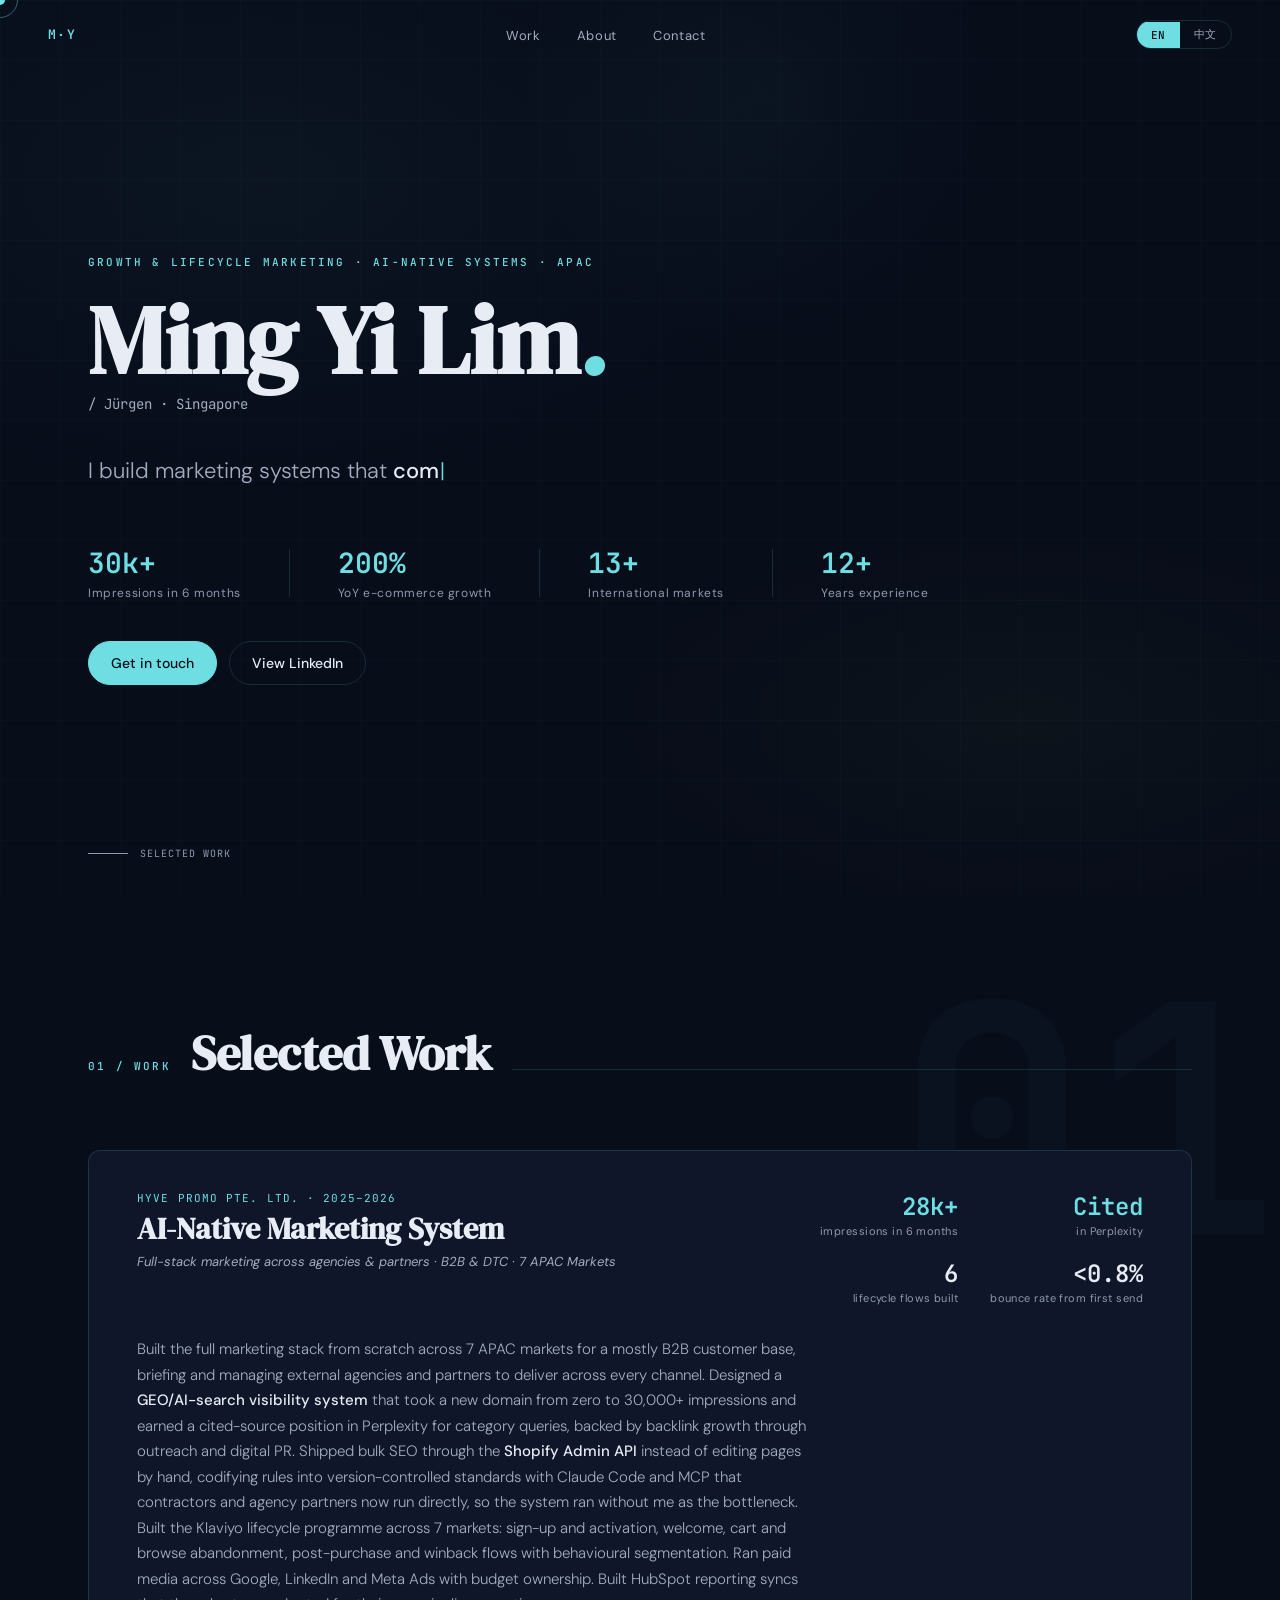
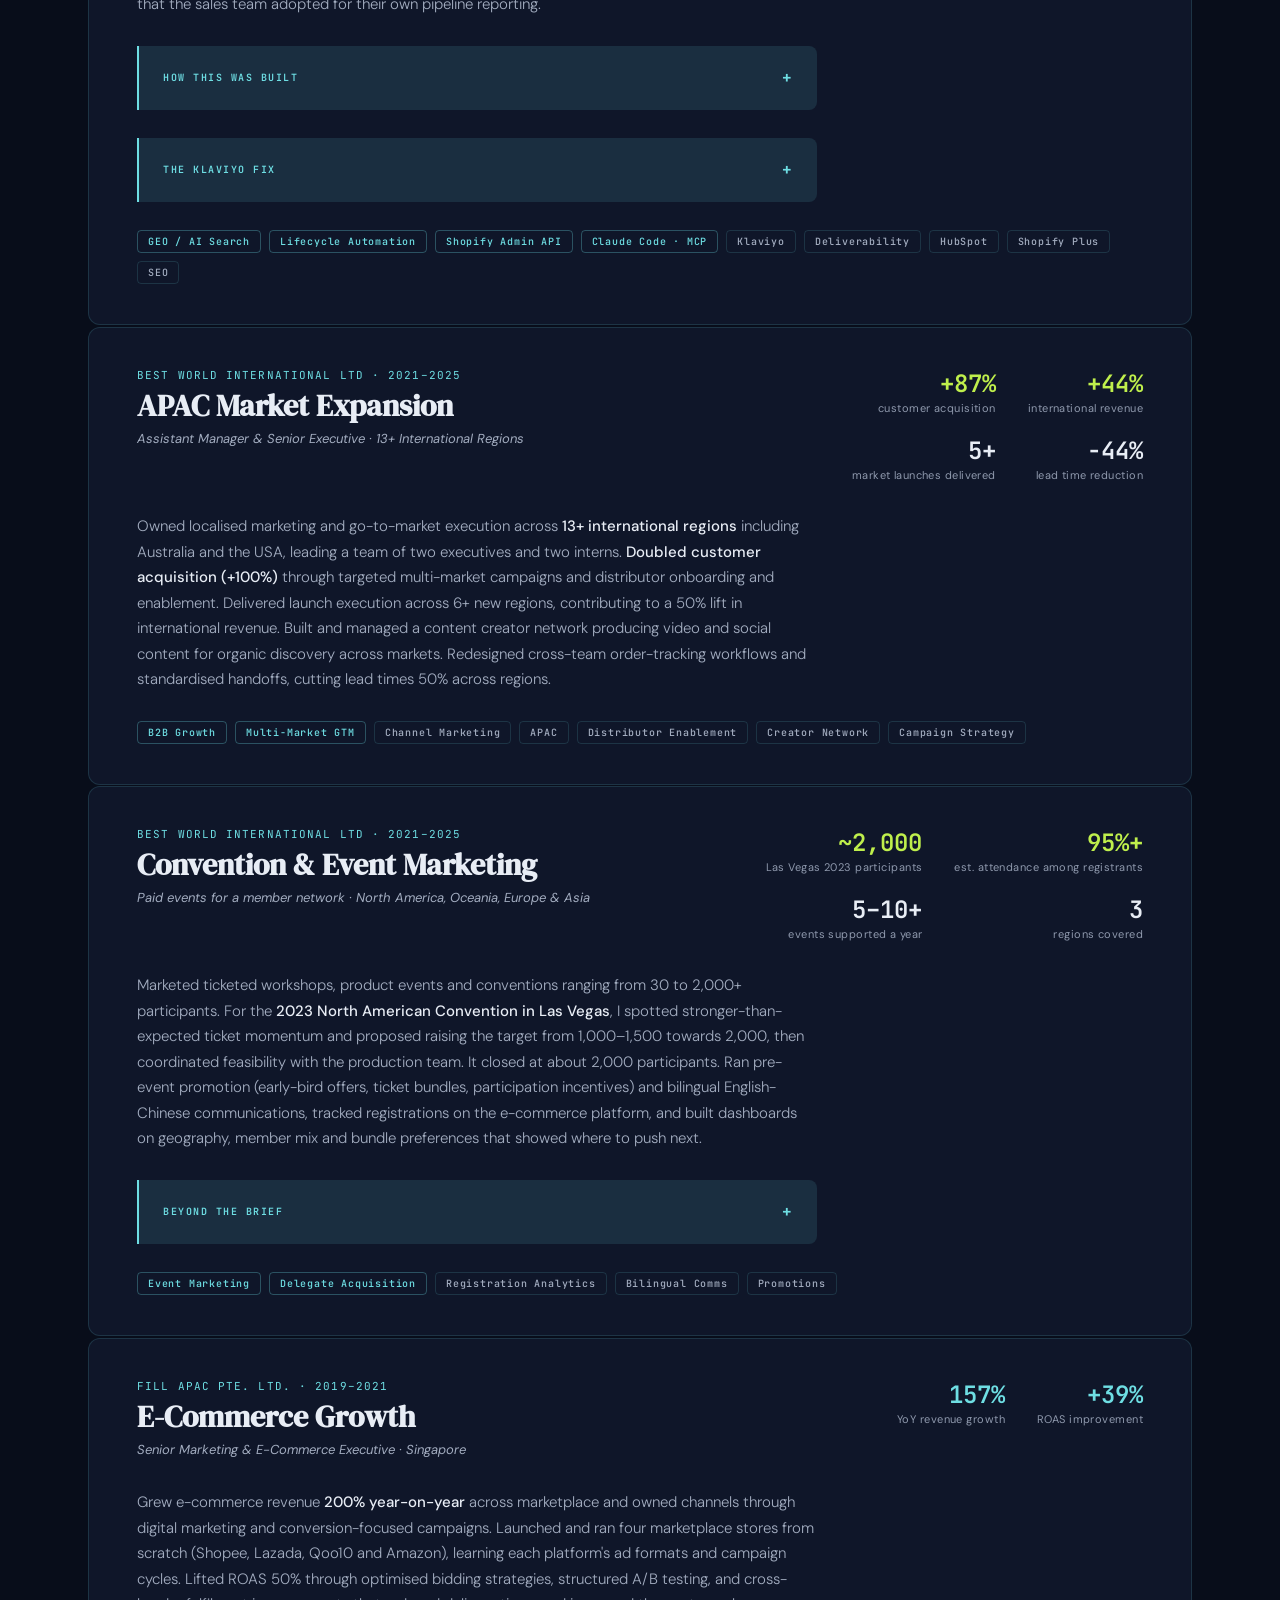
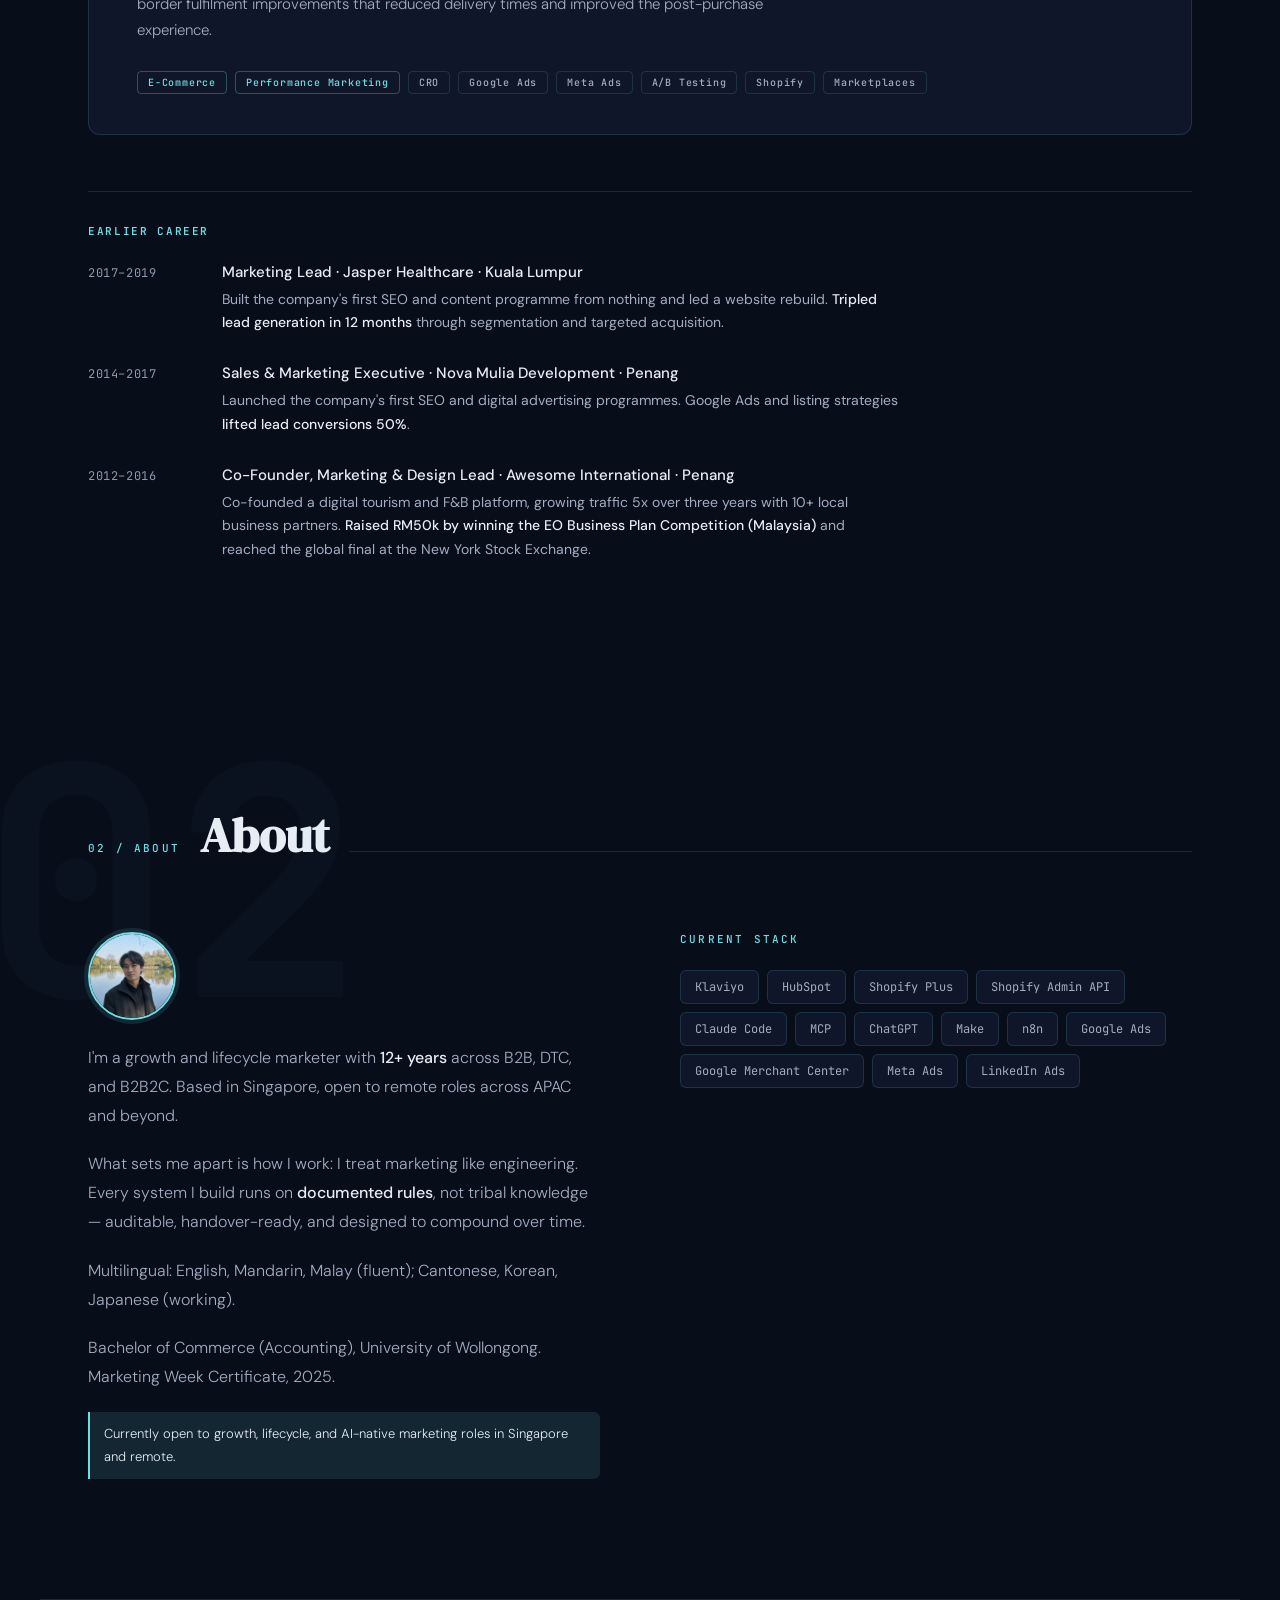
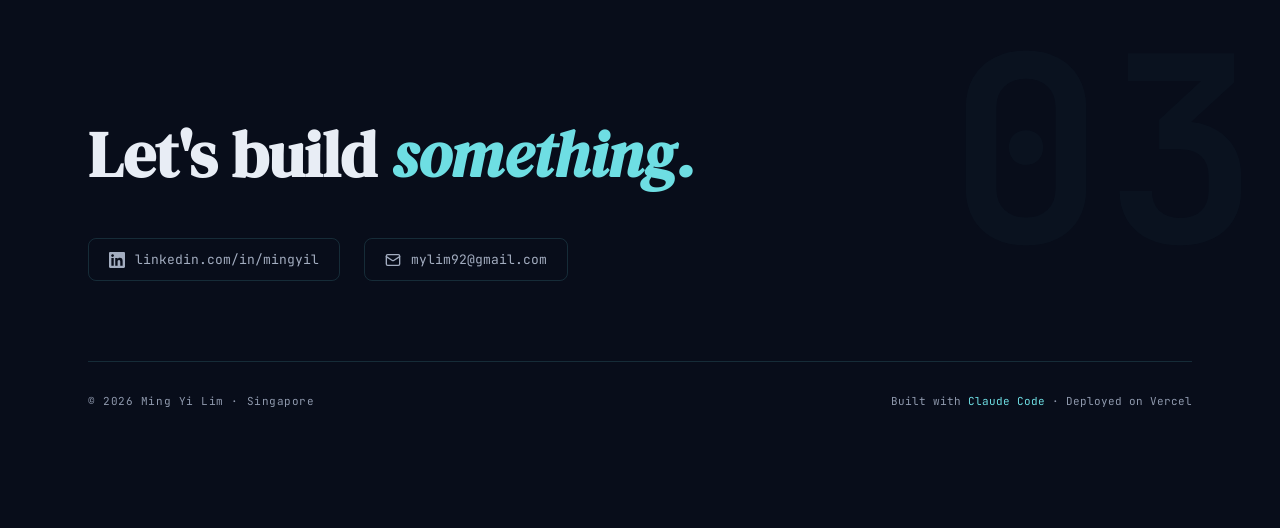
==== commit 91d38550: "Align site with General resume: 12+ years, earlier career, stack - 10+ to 12+ years across hero, Abo" ====
--- a/index.html
+++ b/index.html
@@ -4,18 +4,18 @@
   <meta charset="UTF-8">
   <meta name="viewport" content="width=device-width, initial-scale=1.0">
   <title>Ming Yi Lim · Growth & Lifecycle Marketing</title>
-  <meta name="description" content="Growth and lifecycle marketer with 10+ years across B2B, DTC, and B2B2C in APAC. SEO/GEO, lifecycle automation, and AI-native marketing systems.">
+  <meta name="description" content="Growth and lifecycle marketer with 12+ years across B2B, DTC, and B2B2C in APAC. SEO/GEO, lifecycle automation, and AI-native marketing systems.">
   <!-- Social preview -->
   <meta property="og:type"        content="website">
   <meta property="og:url"         content="https://mingyilim.vercel.app">
   <meta property="og:title"       content="Ming Yi Lim · Growth & Lifecycle Marketing">
-  <meta property="og:description" content="Growth and lifecycle marketer with 10+ years across B2B, DTC, and B2B2C in APAC. SEO/GEO, lifecycle automation, and AI-native marketing systems.">
+  <meta property="og:description" content="Growth and lifecycle marketer with 12+ years across B2B, DTC, and B2B2C in APAC. SEO/GEO, lifecycle automation, and AI-native marketing systems.">
   <meta property="og:image"       content="https://mingyilim.vercel.app/og-image.jpg">
   <meta property="og:image:width"  content="1200">
   <meta property="og:image:height" content="630">
   <meta name="twitter:card"        content="summary_large_image">
   <meta name="twitter:title"       content="Ming Yi Lim · Growth & Lifecycle Marketing">
-  <meta name="twitter:description" content="Growth and lifecycle marketer with 10+ years across B2B, DTC, and B2B2C in APAC.">
+  <meta name="twitter:description" content="Growth and lifecycle marketer with 12+ years across B2B, DTC, and B2B2C in APAC.">
   <meta name="twitter:image"       content="https://mingyilim.vercel.app/og-image.jpg">
   <link rel="canonical" href="https://mingyilim.vercel.app/">
   <script type="application/ld+json">
@@ -27,7 +27,7 @@
     "url": "https://mingyilim.vercel.app/",
     "image": "https://mingyilim.vercel.app/photo.jpg",
     "jobTitle": "Growth and Lifecycle Marketer",
-    "description": "Growth and lifecycle marketer with 10+ years across B2B, DTC and B2B2C in APAC, specialising in SEO/GEO, lifecycle automation and AI-native marketing systems.",
+    "description": "Growth and lifecycle marketer with 12+ years across B2B, DTC and B2B2C in APAC, specialising in SEO/GEO, lifecycle automation and AI-native marketing systems.",
     "address": {"@type": "PostalAddress", "addressLocality": "Singapore", "addressCountry": "SG"},
     "alumniOf": {"@type": "CollegeOrUniversity", "name": "University of Wollongong"},
     "knowsLanguage": ["English", "Mandarin Chinese", "Malay"],
@@ -398,6 +398,49 @@
       display: flex;
       flex-direction: column;
       gap: 6px;
+    }
+    .earlier {
+      margin-top: 56px;
+      padding-top: 32px;
+      border-top: 1px solid var(--border);
+    }
+    .earlier-title {
+      font-family: var(--mono);
+      font-size: 11px;
+      font-weight: 600;
+      color: var(--teal);
+      letter-spacing: 0.15em;
+      text-transform: uppercase;
+      margin-bottom: 24px;
+    }
+    .earlier-list { list-style: none; display: grid; gap: 28px; }
+    .earlier-item {
+      display: grid;
+      grid-template-columns: 110px 1fr;
+      gap: 24px;
+      align-items: baseline;
+    }
+    .earlier-years {
+      font-family: var(--mono);
+      font-size: 12px;
+      color: var(--text-dim);
+      letter-spacing: 0.05em;
+    }
+    .earlier-role {
+      font-size: 15px;
+      font-weight: 500;
+      color: var(--text);
+      margin-bottom: 6px;
+    }
+    .earlier-desc {
+      font-size: 14px;
+      line-height: 1.7;
+      color: var(--text-muted);
+      max-width: 680px;
+    }
+    .earlier-desc strong { color: var(--text); font-weight: 500; }
+    @media (max-width: 600px) {
+      .earlier-item { grid-template-columns: 1fr; gap: 6px; }
     }
     .case-company {
       font-family: var(--mono);
@@ -871,7 +914,7 @@
       </div>
       <div class="hero-divider"></div>
       <div class="hero-stat">
-        <span class="hero-stat-num" data-count="10" data-suffix="+">10+</span>
+        <span class="hero-stat-num" data-count="12" data-suffix="+">12+</span>
         <span class="hero-stat-label lang-fade" data-en="Years experience" data-zh="年从业经验">Years experience</span>
       </div>
     </div>
@@ -926,9 +969,9 @@
           </div>
         </div>
         <p class="case-body lang-fade"
-          data-en="Built the full marketing stack from scratch across 7 APAC markets for a mostly B2B customer base, briefing and managing external agencies and partners to deliver across every channel. Designed a <strong>GEO/AI-search visibility system</strong> that took a new domain from zero to 30,000+ impressions and earned a cited-source position in Perplexity for category queries, backed by backlink growth through outreach and digital PR. Shipped bulk SEO through the <strong>Shopify Admin API</strong> instead of editing pages by hand, codifying rules into version-controlled standards with Claude Code and MCP that contractors and agency partners now run directly, so the system ran without me as the bottleneck. Built the Klaviyo lifecycle programme across 7 markets: sign-up and activation, welcome, cart and browse abandonment, post-purchase and winback flows with behavioural segmentation. Built HubSpot reporting syncs that the sales team adopted for their own pipeline reporting."
-          data-zh="面向以B2B为主的客户群，在亚太7个市场从零搭建完整营销技术栈，统筹外部代理商与合作伙伴覆盖所有渠道。设计了<strong>GEO/AI搜索可见性系统</strong>，使新域名从零增长至30,000+次搜索曝光，并在Perplexity类别查询中获得引用来源位置，同时通过外联与数字公关增长外链。通过<strong>Shopify Admin API</strong>批量处理SEO，而非逐页手动编辑，利用Claude Code与MCP将规则固化为版本控制标准，交由代理商与合作伙伴直接执行，使系统运行不依赖于我个人。在亚太7个市场构建Klaviyo生命周期体系：注册与激活、欢迎、购物车/浏览放弃、购后及召回流程，并配置行为细分。搭建的HubSpot报表同步被销售团队采纳，用于其销售管道报告。">
-          Built the full marketing stack from scratch across 7 APAC markets for a mostly B2B customer base, briefing and managing external agencies and partners to deliver across every channel. Designed a <strong>GEO/AI-search visibility system</strong> that took a new domain from zero to 30,000+ impressions and earned a cited-source position in Perplexity for category queries, backed by backlink growth through outreach and digital PR. Shipped bulk SEO through the <strong>Shopify Admin API</strong> instead of editing pages by hand, codifying rules into version-controlled standards with Claude Code and MCP that contractors and agency partners now run directly, so the system ran without me as the bottleneck. Built the Klaviyo lifecycle programme across 7 markets: sign-up and activation, welcome, cart and browse abandonment, post-purchase and winback flows with behavioural segmentation. Built HubSpot reporting syncs that the sales team adopted for their own pipeline reporting.
+          data-en="Built the full marketing stack from scratch across 7 APAC markets for a mostly B2B customer base, briefing and managing external agencies and partners to deliver across every channel. Designed a <strong>GEO/AI-search visibility system</strong> that took a new domain from zero to 30,000+ impressions and earned a cited-source position in Perplexity for category queries, backed by backlink growth through outreach and digital PR. Shipped bulk SEO through the <strong>Shopify Admin API</strong> instead of editing pages by hand, codifying rules into version-controlled standards with Claude Code and MCP that contractors and agency partners now run directly, so the system ran without me as the bottleneck. Built the Klaviyo lifecycle programme across 7 markets: sign-up and activation, welcome, cart and browse abandonment, post-purchase and winback flows with behavioural segmentation. Ran paid media across Google, LinkedIn and Meta Ads with budget ownership. Built HubSpot reporting syncs that the sales team adopted for their own pipeline reporting."
+          data-zh="面向以B2B为主的客户群，在亚太7个市场从零搭建完整营销技术栈，统筹外部代理商与合作伙伴覆盖所有渠道。设计了<strong>GEO/AI搜索可见性系统</strong>，使新域名从零增长至30,000+次搜索曝光，并在Perplexity类别查询中获得引用来源位置，同时通过外联与数字公关增长外链。通过<strong>Shopify Admin API</strong>批量处理SEO，而非逐页手动编辑，利用Claude Code与MCP将规则固化为版本控制标准，交由代理商与合作伙伴直接执行，使系统运行不依赖于我个人。在亚太7个市场构建Klaviyo生命周期体系：注册与激活、欢迎、购物车/浏览放弃、购后及召回流程，并配置行为细分。负责Google、LinkedIn及Meta广告投放并掌管预算。搭建的HubSpot报表同步被销售团队采纳，用于其销售管道报告。">
+          Built the full marketing stack from scratch across 7 APAC markets for a mostly B2B customer base, briefing and managing external agencies and partners to deliver across every channel. Designed a <strong>GEO/AI-search visibility system</strong> that took a new domain from zero to 30,000+ impressions and earned a cited-source position in Perplexity for category queries, backed by backlink growth through outreach and digital PR. Shipped bulk SEO through the <strong>Shopify Admin API</strong> instead of editing pages by hand, codifying rules into version-controlled standards with Claude Code and MCP that contractors and agency partners now run directly, so the system ran without me as the bottleneck. Built the Klaviyo lifecycle programme across 7 markets: sign-up and activation, welcome, cart and browse abandonment, post-purchase and winback flows with behavioural segmentation. Ran paid media across Google, LinkedIn and Meta Ads with budget ownership. Built HubSpot reporting syncs that the sales team adopted for their own pipeline reporting.
         </p>
         <details class="proof-panel">
           <summary class="proof-label lang-fade" data-en="How this was built" data-zh="实现方式">How this was built</summary>
@@ -987,9 +1030,9 @@
           </div>
         </div>
         <p class="case-body lang-fade"
-          data-en="Owned localised marketing and go-to-market execution across <strong>13+ international regions</strong> including Australia and the USA, leading a team of two executives and two interns. <strong>Doubled customer acquisition (+100%)</strong> through targeted multi-market campaigns and distributor onboarding and enablement. Delivered launch execution across 6+ new regions, contributing to a 50% lift in international revenue. Redesigned cross-team order-tracking workflows and standardised handoffs, cutting lead times 50% across regions."
-          data-zh="负责澳大利亚、美国等13+个国际市场的本地化营销与市场进入执行，带领两名专员和两名实习生。通过定向多市场营销活动及分销商入驻与赋能，实现客户获取翻倍（+100%）。完成6+个新市场的落地执行，助力国际营收提升50%。重新设计跨团队订单追踪工作流并标准化交接流程，使各地区交付周期缩短50%。">
-          Owned localised marketing and go-to-market execution across <strong>13+ international regions</strong> including Australia and the USA, leading a team of two executives and two interns. <strong>Doubled customer acquisition (+100%)</strong> through targeted multi-market campaigns and distributor onboarding and enablement. Delivered launch execution across 6+ new regions, contributing to a 50% lift in international revenue. Redesigned cross-team order-tracking workflows and standardised handoffs, cutting lead times 50% across regions.
+          data-en="Owned localised marketing and go-to-market execution across <strong>13+ international regions</strong> including Australia and the USA, leading a team of two executives and two interns. <strong>Doubled customer acquisition (+100%)</strong> through targeted multi-market campaigns and distributor onboarding and enablement. Delivered launch execution across 6+ new regions, contributing to a 50% lift in international revenue. Built and managed a content creator network producing video and social content for organic discovery across markets. Redesigned cross-team order-tracking workflows and standardised handoffs, cutting lead times 50% across regions."
+          data-zh="负责澳大利亚、美国等13+个国际市场的本地化营销与市场进入执行，带领两名专员和两名实习生。通过定向多市场营销活动及分销商入驻与赋能，实现客户获取翻倍（+100%）。完成6+个新市场的落地执行，助力国际营收提升50%。建立并管理内容创作者网络，为各市场制作视频与社交内容以提升自然曝光。重新设计跨团队订单追踪工作流并标准化交接流程，使各地区交付周期缩短50%。">
+          Owned localised marketing and go-to-market execution across <strong>13+ international regions</strong> including Australia and the USA, leading a team of two executives and two interns. <strong>Doubled customer acquisition (+100%)</strong> through targeted multi-market campaigns and distributor onboarding and enablement. Delivered launch execution across 6+ new regions, contributing to a 50% lift in international revenue. Built and managed a content creator network producing video and social content for organic discovery across markets. Redesigned cross-team order-tracking workflows and standardised handoffs, cutting lead times 50% across regions.
         </p>
         <div class="tags">
           <span class="tag accent">B2B Growth</span>
@@ -997,6 +1040,7 @@
           <span class="tag">Channel Marketing</span>
           <span class="tag">APAC</span>
           <span class="tag">Distributor Enablement</span>
+          <span class="tag">Creator Network</span>
           <span class="tag">Campaign Strategy</span>
         </div>
       </div>
@@ -1070,9 +1114,9 @@
           </div>
         </div>
         <p class="case-body lang-fade"
-          data-en="Grew e-commerce revenue <strong>200% year-on-year</strong> through digital marketing and conversion-focused campaigns across key online platforms. Lifted ROAS 50% through optimised bidding strategies, structured A/B testing, and cross-border fulfilment improvements that reduced delivery times and improved the post-purchase experience."
-          data-zh="通过数字营销和以转化为核心的营销活动，实现主要在线平台电商收入年增长200%。通过优化出价策略、结构化A/B测试及跨境履约改善（缩短配送时间、提升购后体验），将广告支出回报率（ROAS）提升50%。">
-          Grew e-commerce revenue <strong>200% year-on-year</strong> through digital marketing and conversion-focused campaigns across key online platforms. Lifted ROAS 50% through optimised bidding strategies, structured A/B testing, and cross-border fulfilment improvements that reduced delivery times and improved the post-purchase experience.
+          data-en="Grew e-commerce revenue <strong>200% year-on-year</strong> across marketplace and owned channels through digital marketing and conversion-focused campaigns. Launched and ran four marketplace stores from scratch (Shopee, Lazada, Qoo10 and Amazon), learning each platform's ad formats and campaign cycles. Lifted ROAS 50% through optimised bidding strategies, structured A/B testing, and cross-border fulfilment improvements that reduced delivery times and improved the post-purchase experience."
+          data-zh="通过数字营销和以转化为核心的营销活动，实现电商平台及自有渠道收入年增长200%。从零开设并运营四个电商平台店铺（Shopee、Lazada、Qoo10及Amazon），掌握各平台广告形式与活动节奏。通过优化出价策略、结构化A/B测试及跨境履约改善（缩短配送时间、提升购后体验），将广告支出回报率（ROAS）提升50%。">
+          Grew e-commerce revenue <strong>200% year-on-year</strong> across marketplace and owned channels through digital marketing and conversion-focused campaigns. Launched and ran four marketplace stores from scratch (Shopee, Lazada, Qoo10 and Amazon), learning each platform's ad formats and campaign cycles. Lifted ROAS 50% through optimised bidding strategies, structured A/B testing, and cross-border fulfilment improvements that reduced delivery times and improved the post-purchase experience.
         </p>
         <div class="tags">
           <span class="tag accent">E-Commerce</span>
@@ -1081,11 +1125,38 @@
           <span class="tag">Google Ads</span>
           <span class="tag">Meta Ads</span>
           <span class="tag">A/B Testing</span>
-          <span class="tag">WordPress</span>
-          <span class="tag">WooCommerce</span>
+          <span class="tag">Shopify</span>
+          <span class="tag">Marketplaces</span>
         </div>
       </div>
 
+    </div>
+
+    <div class="earlier reveal">
+      <h3 class="earlier-title lang-fade" data-en="Earlier career" data-zh="早期经历">Earlier career</h3>
+      <ol class="earlier-list">
+        <li class="earlier-item">
+          <span class="earlier-years">2017–2019</span>
+          <div>
+            <p class="earlier-role lang-fade" data-en="Marketing Lead · Jasper Healthcare · Kuala Lumpur" data-zh="市场负责人 · Jasper Healthcare · 吉隆坡">Marketing Lead · Jasper Healthcare · Kuala Lumpur</p>
+            <p class="earlier-desc lang-fade" data-en="Built the company's first SEO and content programme from nothing and led a website rebuild. <strong>Tripled lead generation in 12 months</strong> through segmentation and targeted acquisition." data-zh="从零建立公司首个SEO与内容体系，并主导网站重建。通过用户细分与精准获客，<strong>12个月内潜在客户量增长至三倍</strong>。">Built the company's first SEO and content programme from nothing and led a website rebuild. <strong>Tripled lead generation in 12 months</strong> through segmentation and targeted acquisition.</p>
+          </div>
+        </li>
+        <li class="earlier-item">
+          <span class="earlier-years">2014–2017</span>
+          <div>
+            <p class="earlier-role lang-fade" data-en="Sales &amp; Marketing Executive · Nova Mulia Development · Penang" data-zh="销售与市场专员 · Nova Mulia Development · 槟城">Sales &amp; Marketing Executive · Nova Mulia Development · Penang</p>
+            <p class="earlier-desc lang-fade" data-en="Launched the company's first SEO and digital advertising programmes. Google Ads and listing strategies <strong>lifted lead conversions 50%</strong>." data-zh="推出公司首个SEO与数字广告项目。通过Google广告与房源推广策略，<strong>潜在客户转化率提升50%</strong>。">Launched the company's first SEO and digital advertising programmes. Google Ads and listing strategies <strong>lifted lead conversions 50%</strong>.</p>
+          </div>
+        </li>
+        <li class="earlier-item">
+          <span class="earlier-years">2012–2016</span>
+          <div>
+            <p class="earlier-role lang-fade" data-en="Co-Founder, Marketing &amp; Design Lead · Awesome International · Penang" data-zh="联合创始人、市场与设计负责人 · Awesome International · 槟城">Co-Founder, Marketing &amp; Design Lead · Awesome International · Penang</p>
+            <p class="earlier-desc lang-fade" data-en="Co-founded a digital tourism and F&amp;B platform, growing traffic 5x over three years with 10+ local business partners. <strong>Raised RM50k by winning the EO Business Plan Competition (Malaysia)</strong> and reached the global final at the New York Stock Exchange." data-zh="联合创办数字旅游与餐饮平台，三年内流量增长5倍，并与10余家本地商户建立合作。<strong>赢得EO商业计划大赛（马来西亚赛区）并获得5万令吉资金</strong>，晋级在纽约证券交易所举行的全球决赛。">Co-founded a digital tourism and F&amp;B platform, growing traffic 5x over three years with 10+ local business partners. <strong>Raised RM50k by winning the EO Business Plan Competition (Malaysia)</strong> and reached the global final at the New York Stock Exchange.</p>
+          </div>
+        </li>
+      </ol>
     </div>
   </section>
 
@@ -1101,9 +1172,9 @@
       <div class="about-text">
         <img src="./photo.jpg" alt="Ming Yi Lim" class="about-photo">
         <p class="lang-fade"
-          data-en="I'm a growth and lifecycle marketer with <strong>10+ years</strong> across B2B, DTC, and B2B2C. Based in Singapore, open to remote roles across APAC and beyond."
-          data-zh="我是一名拥有<strong>10年以上</strong>B2B、DTC及B2B2C经验的增长与生命周期营销人，现居新加坡，欢迎亚太地区及全球远程机会。">
-          I'm a growth and lifecycle marketer with <strong>10+ years</strong> across B2B, DTC, and B2B2C. Based in Singapore, open to remote roles across APAC and beyond.
+          data-en="I'm a growth and lifecycle marketer with <strong>12+ years</strong> across B2B, DTC, and B2B2C. Based in Singapore, open to remote roles across APAC and beyond."
+          data-zh="我是一名拥有<strong>12年以上</strong>B2B、DTC及B2B2C经验的增长与生命周期营销人，现居新加坡，欢迎亚太地区及全球远程机会。">
+          I'm a growth and lifecycle marketer with <strong>12+ years</strong> across B2B, DTC, and B2B2C. Based in Singapore, open to remote roles across APAC and beyond.
         </p>
         <p class="lang-fade"
           data-en="What sets me apart is how I work: I treat marketing like engineering. Every system I build runs on <strong>documented rules</strong>, not tribal knowledge — auditable, handover-ready, and designed to compound over time."
@@ -1135,6 +1206,7 @@
           <span class="stack-item">Shopify Admin API</span>
           <span class="stack-item">Claude Code</span>
           <span class="stack-item">MCP</span>
+          <span class="stack-item">ChatGPT</span>
           <span class="stack-item">Make</span>
           <span class="stack-item">n8n</span>
           <span class="stack-item">Google Ads</span>
@@ -1142,17 +1214,18 @@
           <span class="stack-item">Meta Ads</span>
           <span class="stack-item">LinkedIn Ads</span>
           <span class="stack-item">GA4</span>
+          <span class="stack-item">Google Tag Manager</span>
+          <span class="stack-item">Looker Studio</span>
           <span class="stack-item">Power BI</span>
           <span class="stack-item">Google Search Console</span>
           <span class="stack-item">Ahrefs</span>
           <span class="stack-item">SEMrush</span>
           <span class="stack-item">Screaming Frog</span>
           <span class="stack-item">Microsoft Clarity</span>
+          <span class="stack-item">Hotjar</span>
           <span class="stack-item">SEO / GEO</span>
           <span class="stack-item">A/B Testing</span>
           <span class="stack-item">Notion</span>
-          <span class="stack-item">Trello</span>
-          <span class="stack-item">Monday.com</span>
           <span class="stack-item">Photoshop</span>
           <span class="stack-item">Illustrator</span>
           <span class="stack-item">Canva</span>
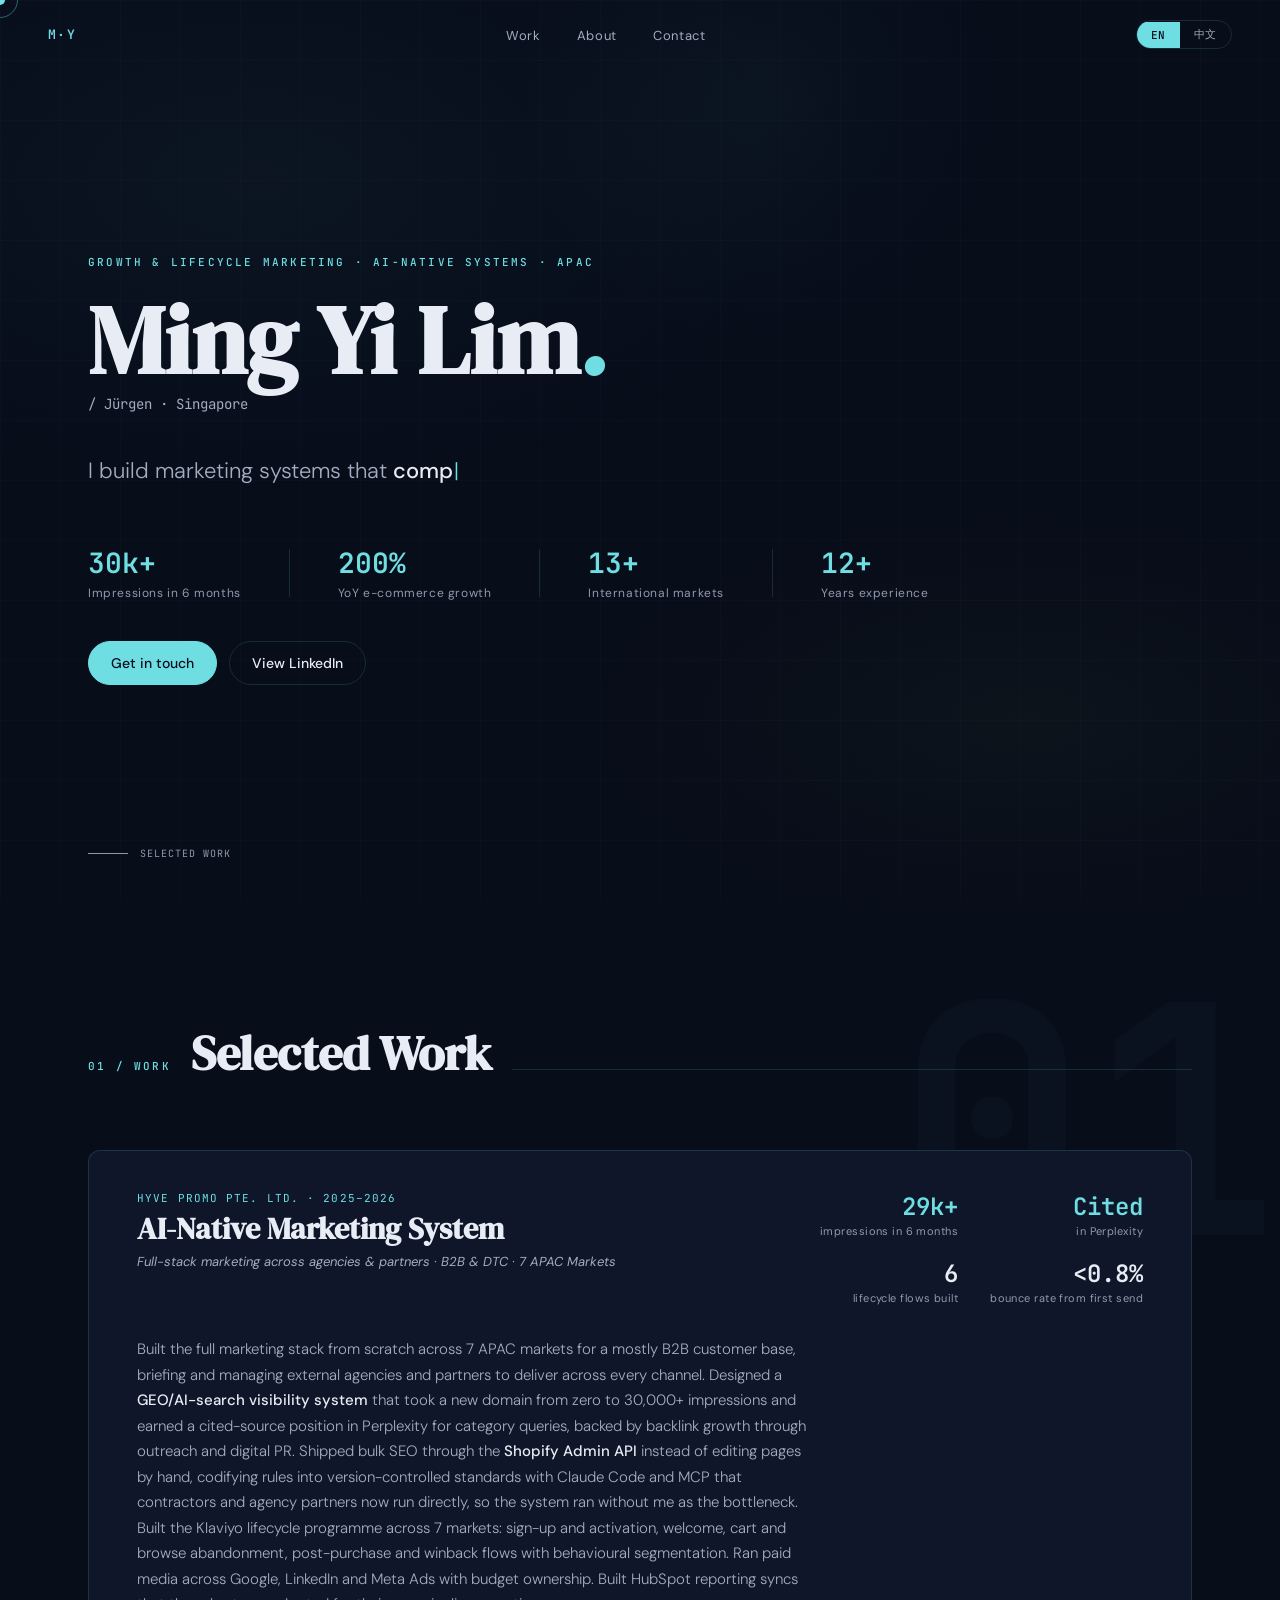
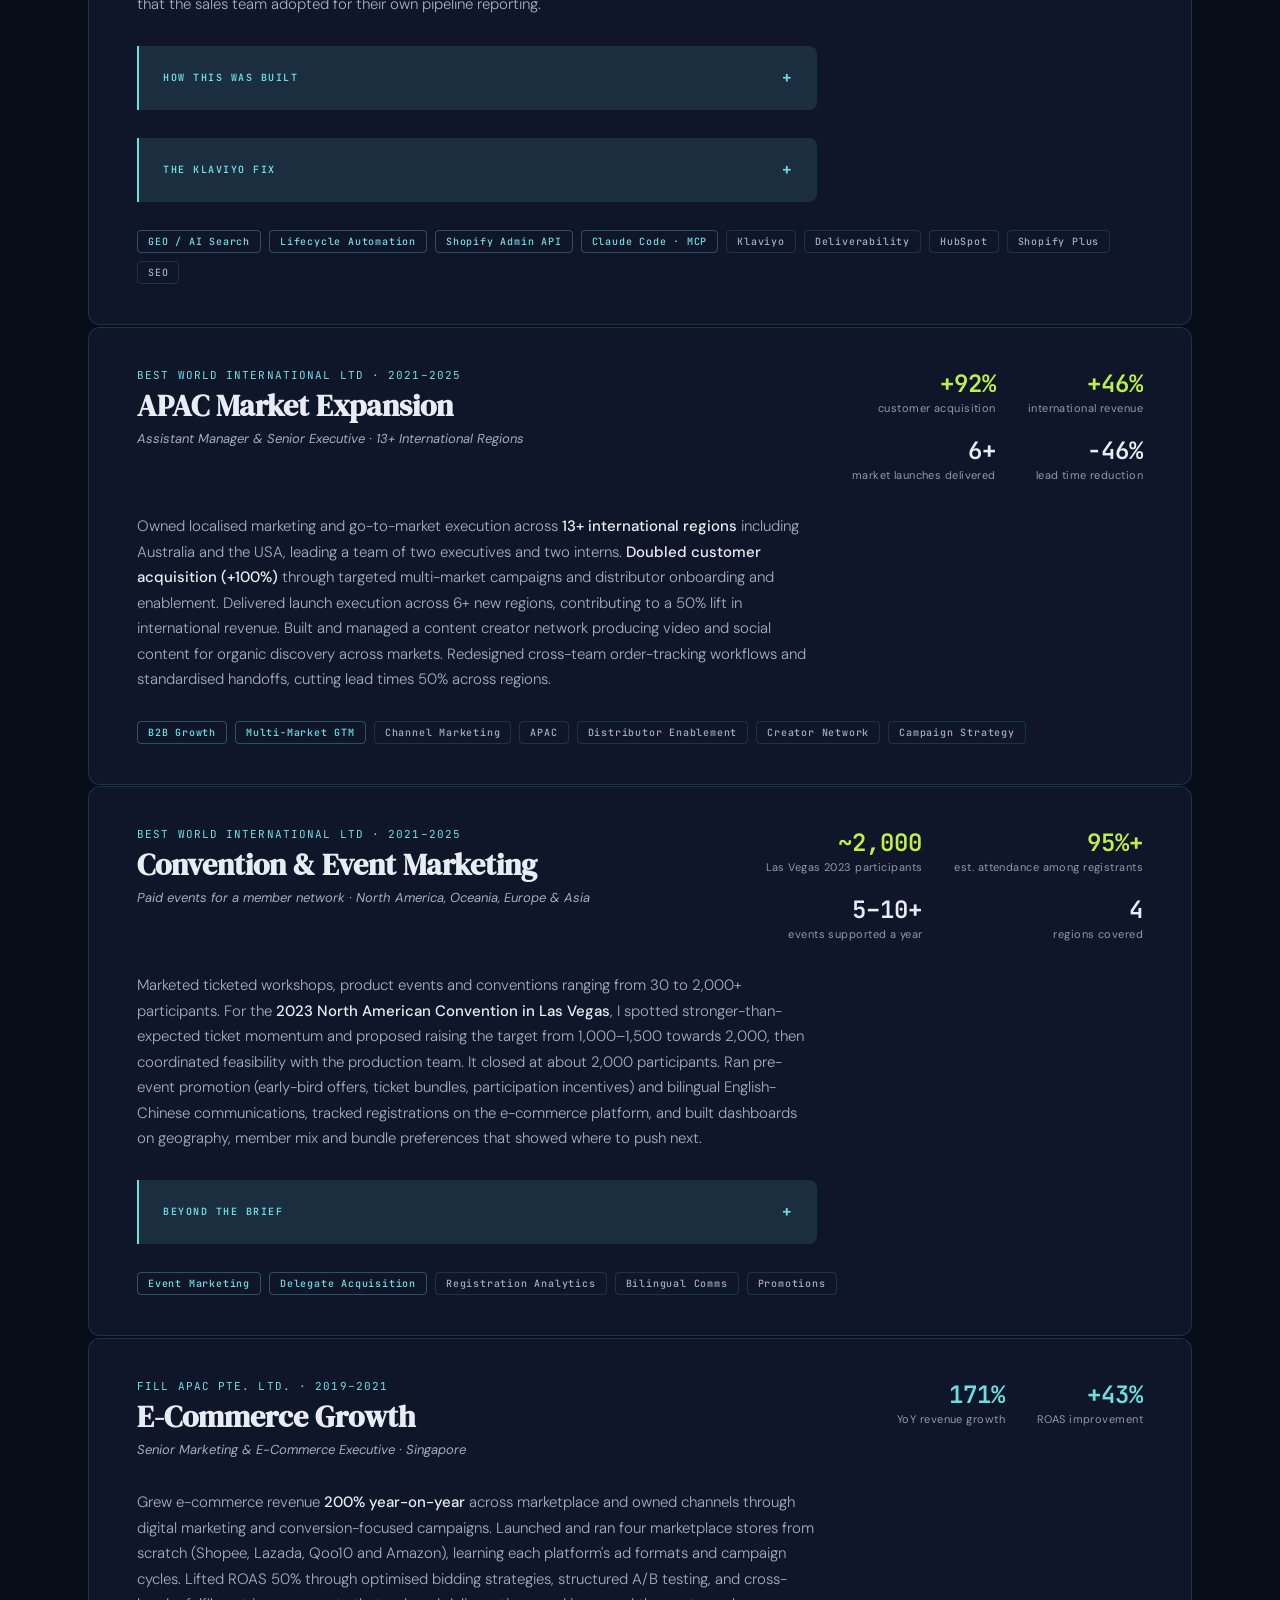
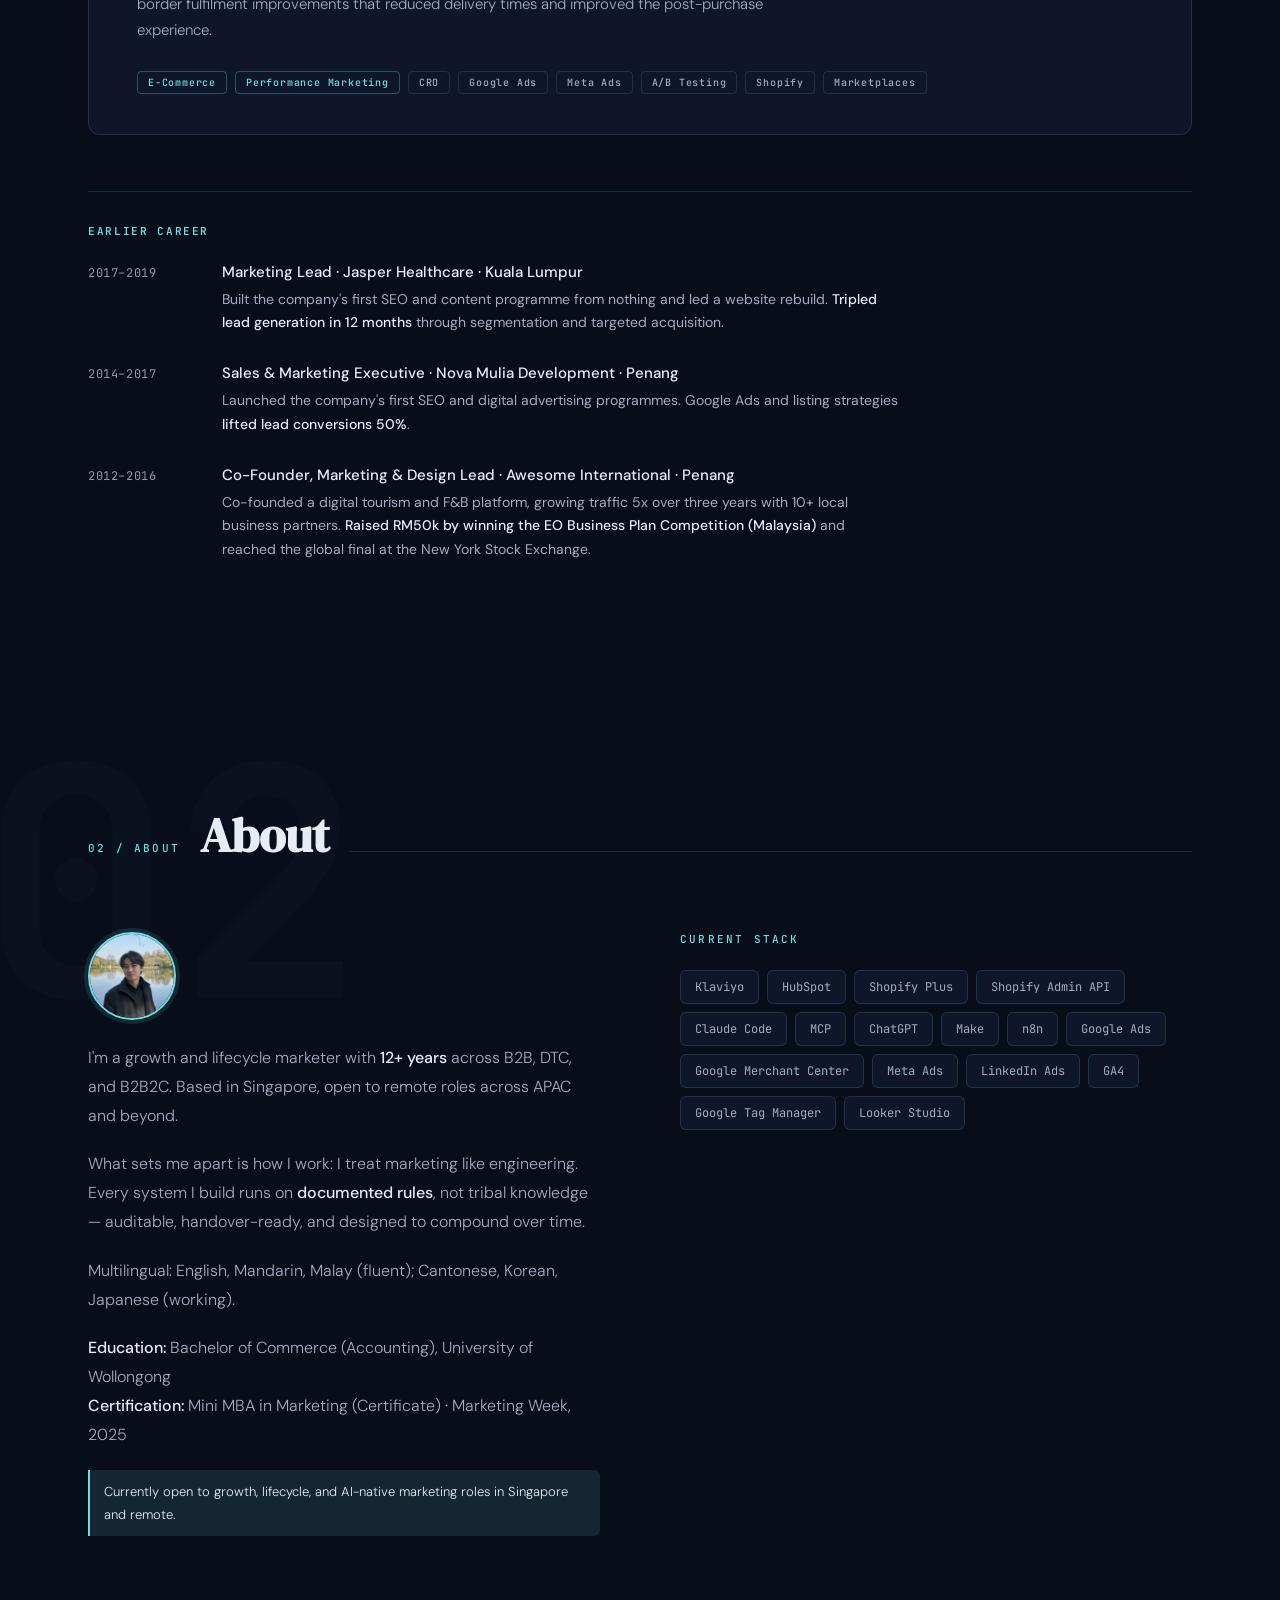
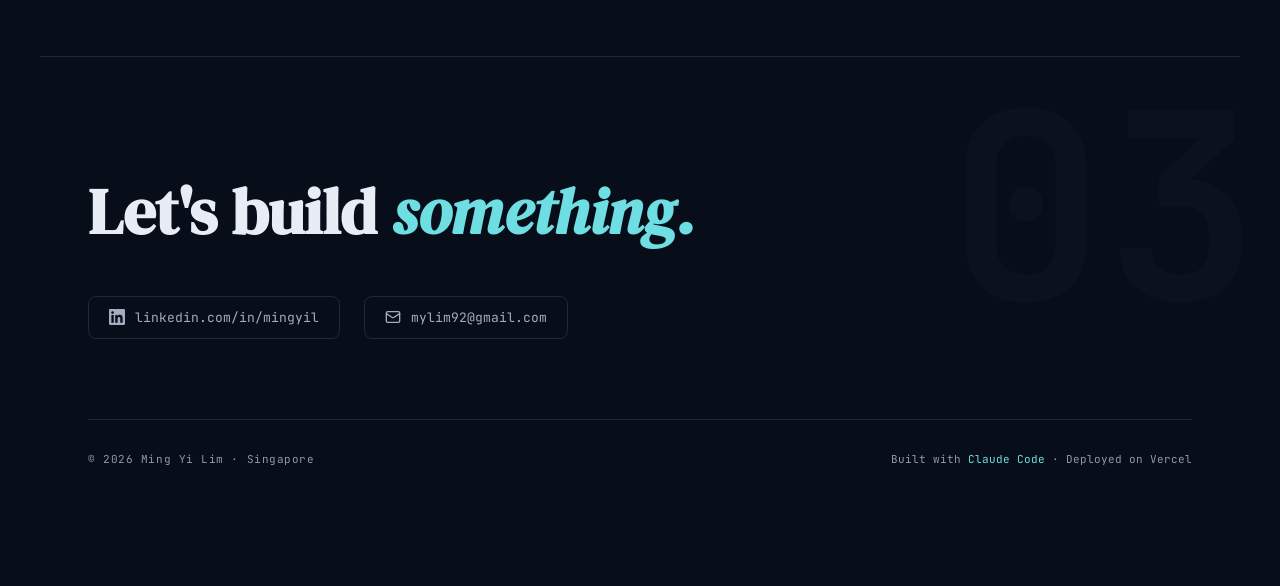
==== commit 6e41d45f: "Use new certificate wording: Mini MBA in Marketing (Certificate) - About: separate Education and Cer" ====
--- a/index.html
+++ b/index.html
@@ -30,6 +30,7 @@
     "description": "Growth and lifecycle marketer with 12+ years across B2B, DTC and B2B2C in APAC, specialising in SEO/GEO, lifecycle automation and AI-native marketing systems.",
     "address": {"@type": "PostalAddress", "addressLocality": "Singapore", "addressCountry": "SG"},
     "alumniOf": {"@type": "CollegeOrUniversity", "name": "University of Wollongong"},
+    "hasCredential": {"@type": "EducationalOccupationalCredential", "name": "Mini MBA in Marketing (Certificate)", "credentialCategory": "certificate", "recognizedBy": {"@type": "Organization", "name": "Marketing Week"}, "dateCreated": "2025"},
     "knowsLanguage": ["English", "Mandarin Chinese", "Malay"],
     "knowsAbout": ["Lifecycle marketing", "Growth marketing", "Generative Engine Optimisation", "Answer Engine Optimisation", "SEO", "Klaviyo", "HubSpot", "Shopify Plus", "Marketing automation", "Claude Code", "Model Context Protocol"],
     "sameAs": ["https://www.linkedin.com/in/mingyil"]
@@ -1187,9 +1188,9 @@
           Multilingual: English, Mandarin, Malay (fluent); Cantonese, Korean, Japanese (working).
         </p>
         <p class="lang-fade"
-          data-en="Bachelor of Commerce (Accounting), University of Wollongong. Marketing Week Certificate, 2025."
-          data-zh="伍伦贡大学商学学士（会计）。Marketing Week Certificate，2025年。">
-          Bachelor of Commerce (Accounting), University of Wollongong. Marketing Week Certificate, 2025.
+          data-en="<strong>Education:</strong> Bachelor of Commerce (Accounting), University of Wollongong<br><strong>Certification:</strong> Mini MBA in Marketing (Certificate) · Marketing Week, 2025"
+          data-zh="<strong>学历：</strong>伍伦贡大学商学学士（会计）<br><strong>证书：</strong>Mini MBA in Marketing（结业证书）· Marketing Week，2025年">
+          <strong>Education:</strong> Bachelor of Commerce (Accounting), University of Wollongong<br><strong>Certification:</strong> Mini MBA in Marketing (Certificate) · Marketing Week, 2025
         </p>
         <p class="lang-fade" style="font-size:13px; padding: 10px 14px; border-left: 2px solid var(--teal); background: var(--teal-dim); border-radius: 0 6px 6px 0; color: var(--text); margin-top: 8px;"
           data-en="Currently open to growth, lifecycle, and AI-native marketing roles in Singapore and remote."
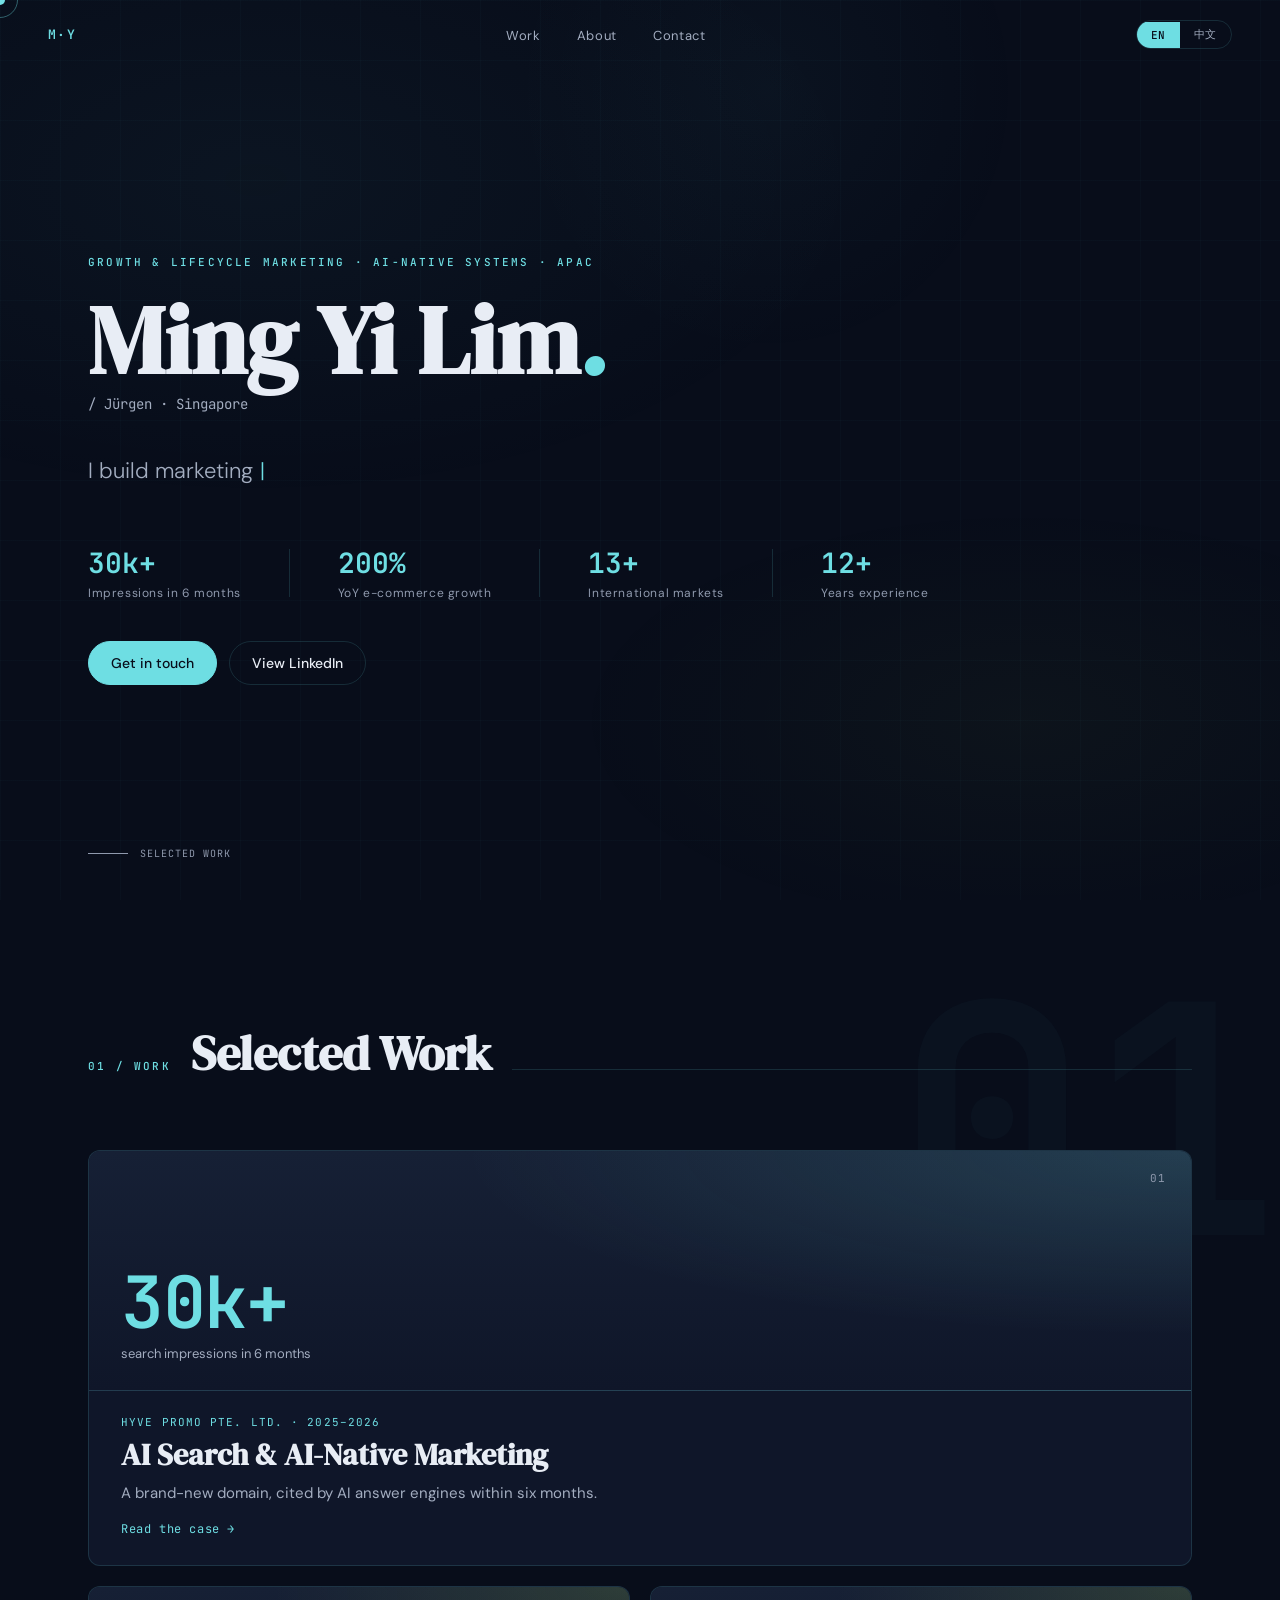
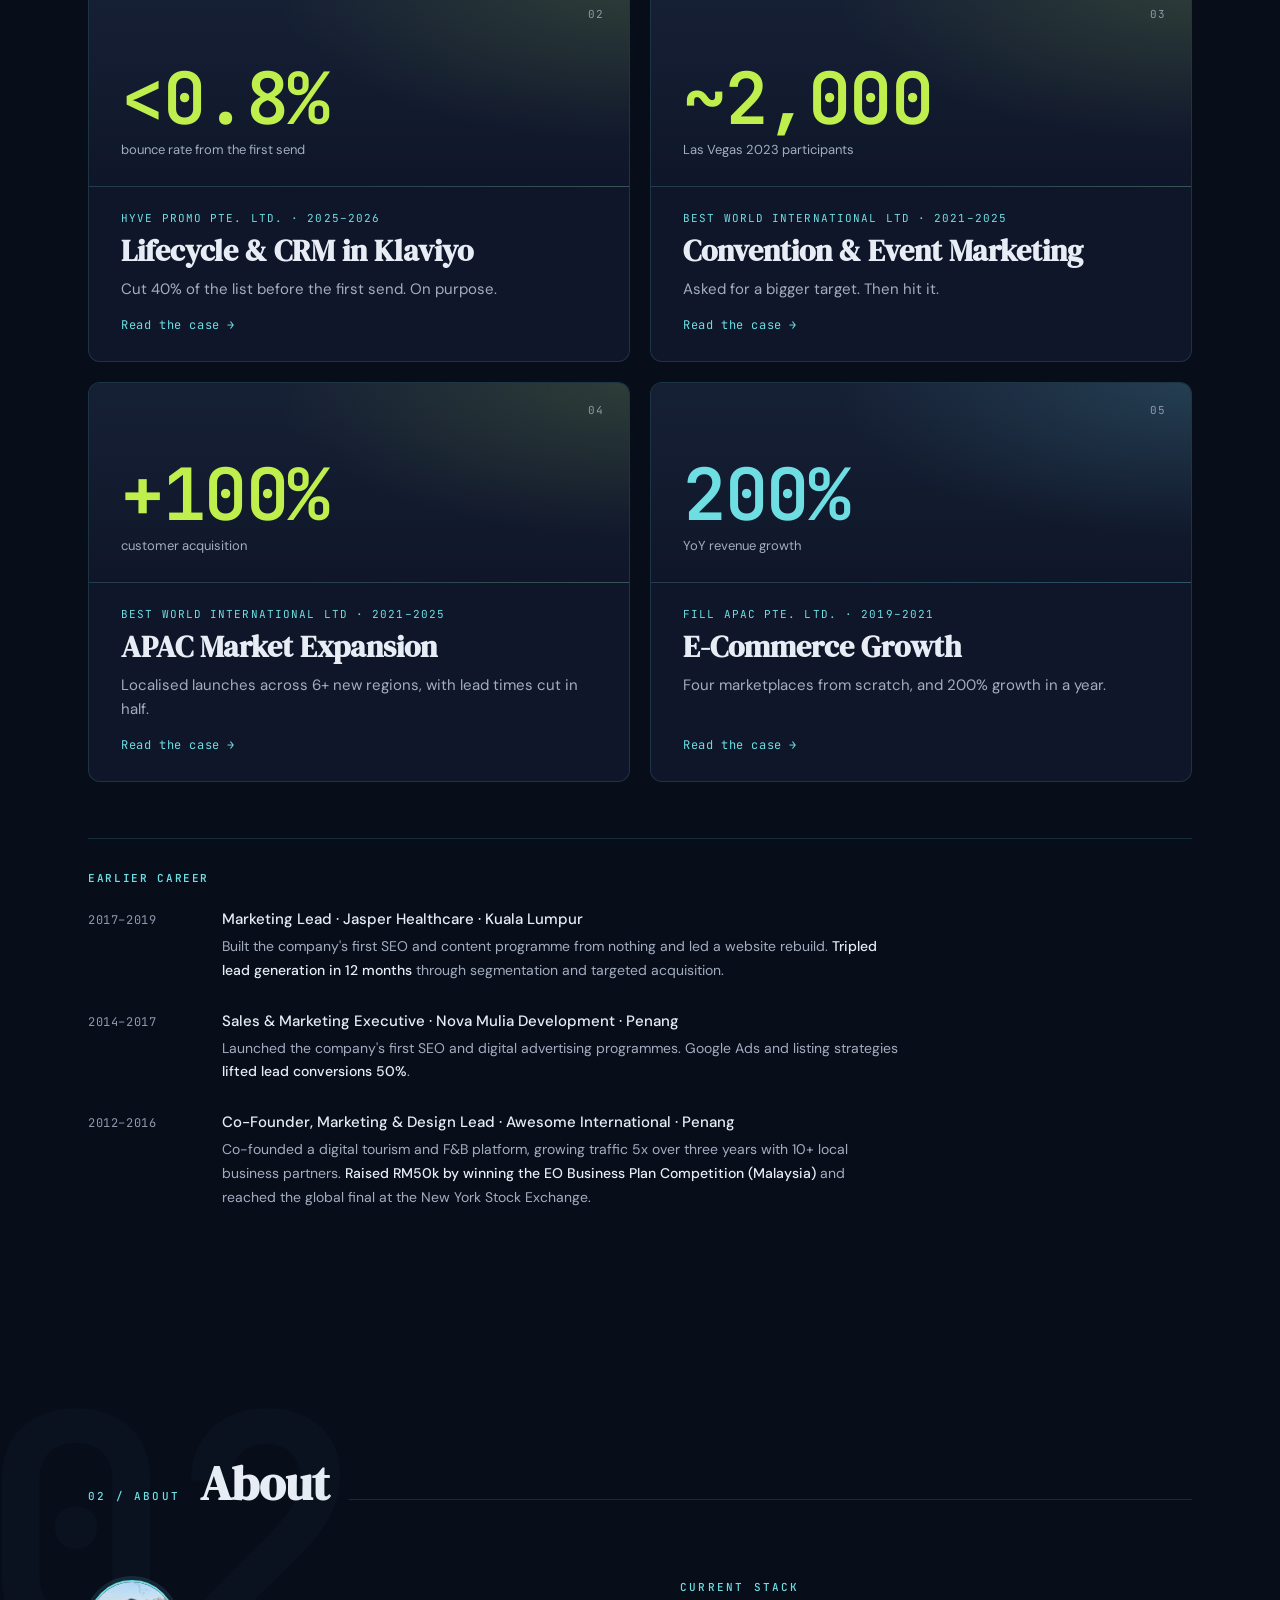
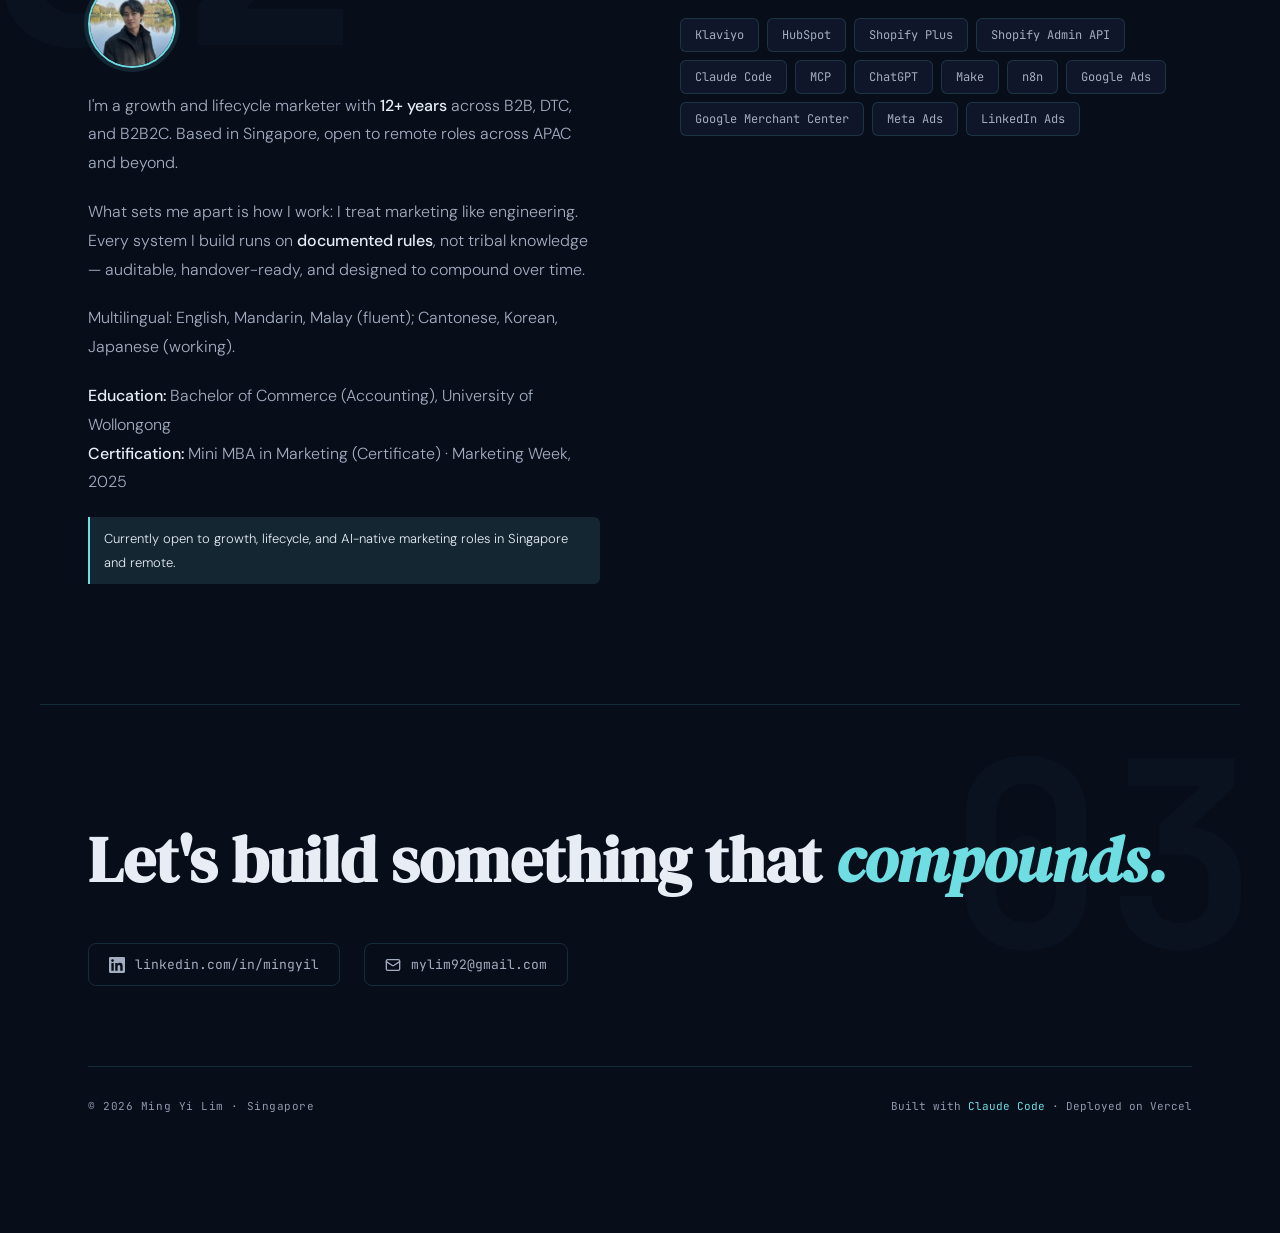
==== commit 4b4b09b5: "Restructure into homepage index plus case study pages - Homepage: Selected Work becomes a card grid " ====
--- a/index.html
+++ b/index.html
@@ -39,821 +39,7 @@
   <link rel="preconnect" href="https://fonts.googleapis.com">
   <link rel="preconnect" href="https://fonts.gstatic.com" crossorigin>
   <link href="https://fonts.googleapis.com/css2?family=DM+Serif+Display:ital@0;1&family=DM+Sans:ital,opsz,wght@0,9..40,300;0,9..40,400;0,9..40,500;0,9..40,600;1,9..40,300&family=JetBrains+Mono:wght@400;500;600&display=swap" rel="stylesheet">
-  <style>
-    :root {
-      --bg: #080d1a;
-      --surface: #0f1629;
-      --surface2: #162035;
-      --teal: #6edee3;
-      --teal-dim: rgba(110,222,227,0.12);
-      --lime: #bfef4c;
-      --text: #e8edf5;
-      --text-muted: #a3adc0;
-      --text-dim: #8f99ad;
-      --border: rgba(110,222,227,0.15);
-      --mono: 'JetBrains Mono', monospace;
-      --serif: 'DM Serif Display', serif;
-      --sans: 'DM Sans', sans-serif;
-    }
-
-    *, *::before, *::after { box-sizing: border-box; margin: 0; padding: 0; }
-
-    html { scroll-behavior: smooth; overflow-x: clip; }
-
-    body {
-      font-family: var(--sans);
-      background: var(--bg);
-      color: var(--text);
-      overflow-x: hidden;
-      cursor: none;
-    }
-
-    /* Custom cursor */
-    .cursor {
-      position: fixed;
-      width: 10px; height: 10px;
-      background: var(--teal);
-      border-radius: 50%;
-      pointer-events: none;
-      z-index: 9999;
-      transform: translate(-50%,-50%);
-      transition: transform 0.1s, opacity 0.2s;
-      mix-blend-mode: screen;
-    }
-    .cursor-ring {
-      position: fixed;
-      width: 36px; height: 36px;
-      border: 1px solid rgba(110,222,227,0.4);
-      border-radius: 50%;
-      pointer-events: none;
-      z-index: 9998;
-      transform: translate(-50%,-50%);
-      transition: transform 0.18s cubic-bezier(.25,.46,.45,.94), width 0.2s, height 0.2s;
-    }
-
-    /* Background mesh */
-    .bg-mesh {
-      position: fixed;
-      inset: 0;
-      z-index: 0;
-      background:
-        radial-gradient(ellipse 80% 60% at 20% 20%, rgba(110,222,227,0.04) 0%, transparent 60%),
-        radial-gradient(ellipse 60% 40% at 80% 80%, rgba(191,239,76,0.03) 0%, transparent 60%),
-        radial-gradient(ellipse 40% 60% at 60% 10%, rgba(110,222,227,0.03) 0%, transparent 50%);
-      pointer-events: none;
-    }
-
-    .grid-lines {
-      position: fixed;
-      inset: 0;
-      z-index: 0;
-      background-image:
-        linear-gradient(rgba(110,222,227,0.025) 1px, transparent 1px),
-        linear-gradient(90deg, rgba(110,222,227,0.025) 1px, transparent 1px);
-      background-size: 60px 60px;
-      pointer-events: none;
-    }
-
-    /* Nav */
-    nav {
-      position: fixed;
-      top: 0; left: 0; right: 0;
-      z-index: 100;
-      display: flex;
-      align-items: center;
-      justify-content: space-between;
-      padding: 20px 48px;
-      transition: background 0.3s, backdrop-filter 0.3s;
-    }
-    nav.scrolled {
-      background: rgba(8,13,26,0.85);
-      backdrop-filter: blur(16px);
-      border-bottom: 1px solid var(--border);
-    }
-    .nav-logo {
-      font-family: var(--mono);
-      font-size: 13px;
-      font-weight: 600;
-      color: var(--teal);
-      letter-spacing: 0.1em;
-      text-decoration: none;
-    }
-    .nav-links {
-      display: flex;
-      gap: 36px;
-      list-style: none;
-    }
-    .nav-links a {
-      font-size: 13px;
-      font-weight: 400;
-      color: var(--text-muted);
-      text-decoration: none;
-      letter-spacing: 0.05em;
-      transition: color 0.2s;
-    }
-    .nav-links a:hover { color: var(--text); }
-
-    .lang-toggle {
-      display: flex;
-      align-items: center;
-      gap: 0;
-      border: 1px solid var(--border);
-      border-radius: 20px;
-      overflow: hidden;
-    }
-    .lang-btn {
-      font-family: var(--mono);
-      font-size: 11px;
-      font-weight: 500;
-      padding: 6px 14px;
-      background: transparent;
-      border: none;
-      color: var(--text-muted);
-      cursor: none;
-      transition: background 0.2s, color 0.2s;
-      letter-spacing: 0.05em;
-    }
-    .lang-btn.active {
-      background: var(--teal);
-      color: var(--bg);
-    }
-
-    /* Sections base */
-    section { position: relative; z-index: 1; }
-
-    /* Hero */
-    #hero {
-      min-height: 100vh;
-      display: flex;
-      flex-direction: column;
-      justify-content: center;
-      padding: 120px 48px 80px;
-      max-width: 1200px;
-      margin: 0 auto;
-    }
-    .hero-tag {
-      font-family: var(--mono);
-      font-size: 11px;
-      font-weight: 500;
-      color: var(--teal);
-      letter-spacing: 0.2em;
-      text-transform: uppercase;
-      margin-bottom: 24px;
-      opacity: 0;
-      animation: fadeUp 0.6s 0.2s forwards;
-    }
-    .hero-name {
-      font-family: var(--serif);
-      font-size: clamp(52px, 8vw, 96px);
-      line-height: 1;
-      color: var(--text);
-      margin-bottom: 6px;
-      opacity: 0;
-      animation: fadeUp 0.7s 0.35s forwards;
-    }
-    .hero-name span {
-      color: var(--teal);
-      font-style: italic;
-    }
-    .hero-nickname {
-      font-family: var(--mono);
-      font-size: 14px;
-      color: var(--text-muted);
-      margin-bottom: 40px;
-      opacity: 0;
-      animation: fadeUp 0.6s 0.45s forwards;
-    }
-    .hero-tagline {
-      font-size: clamp(16px, 2.2vw, 22px);
-      font-weight: 300;
-      color: var(--text-muted);
-      max-width: 640px;
-      line-height: 1.6;
-      margin-bottom: 56px;
-      opacity: 0;
-      animation: fadeUp 0.6s 0.55s forwards;
-    }
-    .hero-tagline strong {
-      color: var(--text);
-      font-weight: 500;
-    }
-    .hero-stats {
-      display: flex;
-      gap: 48px;
-      flex-wrap: wrap;
-      opacity: 0;
-      animation: fadeUp 0.6s 0.7s forwards;
-    }
-    .hero-stat {
-      display: flex;
-      flex-direction: column;
-      gap: 4px;
-    }
-    .hero-stat-num {
-      font-family: var(--mono);
-      font-size: 28px;
-      font-weight: 600;
-      color: var(--teal);
-    }
-    .hero-stat-label {
-      font-size: 12px;
-      color: var(--text-dim);
-      letter-spacing: 0.05em;
-    }
-    .hero-ctas {
-      display: flex;
-      flex-wrap: wrap;
-      gap: 12px;
-      margin-top: 40px;
-      opacity: 0;
-      animation: fadeUp 0.6s 0.85s forwards;
-    }
-    .btn {
-      display: inline-flex;
-      align-items: center;
-      justify-content: center;
-      min-height: 44px;
-      padding: 0 22px;
-      border-radius: 999px;
-      font-family: var(--sans);
-      font-size: 14px;
-      font-weight: 500;
-      text-decoration: none;
-      transition: background 0.2s ease, border-color 0.2s ease, color 0.2s ease;
-    }
-    .btn-primary { background: var(--teal); color: var(--bg); border: 1px solid var(--teal); }
-    .btn-primary:hover { background: var(--lime); border-color: var(--lime); }
-    .btn-ghost { color: var(--text); border: 1px solid var(--border); }
-    .btn-ghost:hover { border-color: var(--teal); color: var(--teal); }
-    .btn:focus-visible { outline: 2px solid var(--teal); outline-offset: 3px; }
-    .hero-divider {
-      width: 1px;
-      height: 48px;
-      background: var(--border);
-      align-self: center;
-    }
-    .scroll-hint {
-      position: absolute;
-      bottom: 40px;
-      left: 48px;
-      display: flex;
-      align-items: center;
-      gap: 12px;
-      font-family: var(--mono);
-      font-size: 10px;
-      color: var(--text-dim);
-      letter-spacing: 0.1em;
-      text-transform: uppercase;
-      opacity: 0;
-      animation: fadeUp 0.6s 1s forwards;
-    }
-    .scroll-line {
-      width: 40px;
-      height: 1px;
-      background: var(--text-dim);
-      position: relative;
-      overflow: hidden;
-    }
-    .scroll-line::after {
-      content: '';
-      position: absolute;
-      left: -100%;
-      top: 0;
-      width: 100%;
-      height: 100%;
-      background: var(--teal);
-      animation: scanLine 2s 1.5s infinite;
-    }
-
-    /* Work Section */
-    #work {
-      padding: 120px 48px;
-      max-width: 1200px;
-      margin: 0 auto;
-    }
-    .section-header {
-      display: flex;
-      align-items: baseline;
-      gap: 20px;
-      margin-bottom: 64px;
-    }
-    .section-label {
-      font-family: var(--mono);
-      font-size: 11px;
-      font-weight: 500;
-      color: var(--teal);
-      letter-spacing: 0.2em;
-      text-transform: uppercase;
-    }
-    .section-title {
-      font-family: var(--serif);
-      font-size: clamp(32px, 4vw, 48px);
-      color: var(--text);
-    }
-    .section-line {
-      flex: 1;
-      height: 1px;
-      background: var(--border);
-    }
-
-    .cases {
-      display: flex;
-      flex-direction: column;
-      gap: 2px;
-    }
-    .case-card {
-      background: var(--surface);
-      border: 1px solid var(--border);
-      border-radius: 12px;
-      padding: 40px 48px;
-      transition: border-color 0.3s, background 0.3s, transform 0.3s;
-      position: relative;
-      overflow: hidden;
-    }
-    .case-card::before {
-      content: '';
-      position: absolute;
-      left: 0; top: 0; bottom: 0;
-      width: 3px;
-      background: var(--teal);
-      transform: scaleY(0);
-      transform-origin: bottom;
-      transition: transform 0.4s cubic-bezier(.25,.46,.45,.94);
-    }
-    .case-card:hover {
-      border-color: rgba(110,222,227,0.3);
-      background: var(--surface2);
-      transform: translateY(-2px);
-    }
-    .case-card:hover::before { transform: scaleY(1); }
-
-    .case-top {
-      display: flex;
-      justify-content: space-between;
-      align-items: flex-start;
-      margin-bottom: 32px;
-      flex-wrap: wrap;
-      gap: 16px;
-    }
-    .case-meta {
-      display: flex;
-      flex-direction: column;
-      gap: 6px;
-    }
-    .earlier {
-      margin-top: 56px;
-      padding-top: 32px;
-      border-top: 1px solid var(--border);
-    }
-    .earlier-title {
-      font-family: var(--mono);
-      font-size: 11px;
-      font-weight: 600;
-      color: var(--teal);
-      letter-spacing: 0.15em;
-      text-transform: uppercase;
-      margin-bottom: 24px;
-    }
-    .earlier-list { list-style: none; display: grid; gap: 28px; }
-    .earlier-item {
-      display: grid;
-      grid-template-columns: 110px 1fr;
-      gap: 24px;
-      align-items: baseline;
-    }
-    .earlier-years {
-      font-family: var(--mono);
-      font-size: 12px;
-      color: var(--text-dim);
-      letter-spacing: 0.05em;
-    }
-    .earlier-role {
-      font-size: 15px;
-      font-weight: 500;
-      color: var(--text);
-      margin-bottom: 6px;
-    }
-    .earlier-desc {
-      font-size: 14px;
-      line-height: 1.7;
-      color: var(--text-muted);
-      max-width: 680px;
-    }
-    .earlier-desc strong { color: var(--text); font-weight: 500; }
-    @media (max-width: 600px) {
-      .earlier-item { grid-template-columns: 1fr; gap: 6px; }
-    }
-    .case-company {
-      font-family: var(--mono);
-      font-size: 11px;
-      color: var(--teal);
-      letter-spacing: 0.1em;
-    }
-    .case-title {
-      font-family: var(--serif);
-      font-size: clamp(22px, 3vw, 30px);
-      color: var(--text);
-      line-height: 1.2;
-    }
-    .case-context {
-      font-size: 13px;
-      color: var(--text-muted);
-      font-style: italic;
-    }
-    .case-metrics {
-      display: grid;
-      grid-template-columns: repeat(2, auto);
-      gap: 20px 32px;
-    }
-    .metric {
-      display: flex;
-      flex-direction: column;
-      gap: 2px;
-      text-align: right;
-    }
-    .metric-num {
-      font-family: var(--mono);
-      font-size: 24px;
-      font-weight: 600;
-      color: var(--text);
-      white-space: nowrap;
-    }
-    .metric-num.teal { color: var(--teal); }
-    .metric-num.lime { color: var(--lime); }
-    .metric-label {
-      font-size: 11px;
-      color: var(--text-dim);
-      letter-spacing: 0.04em;
-    }
-    .case-body {
-      font-size: 15px;
-      font-weight: 300;
-      line-height: 1.7;
-      color: var(--text-muted);
-      max-width: 680px;
-      margin-bottom: 28px;
-    }
-    .case-body strong { color: var(--text); font-weight: 500; }
-    .tags {
-      display: flex;
-      flex-wrap: wrap;
-      gap: 8px;
-    }
-    .tag {
-      font-family: var(--mono);
-      font-size: 10px;
-      font-weight: 500;
-      letter-spacing: 0.08em;
-      padding: 4px 10px;
-      border-radius: 4px;
-      border: 1px solid var(--border);
-      color: var(--text-muted);
-    }
-    .tag.accent { border-color: rgba(110,222,227,0.3); color: var(--teal); }
-
-    /* About */
-    #about {
-      padding: 120px 48px;
-      max-width: 1200px;
-      margin: 0 auto;
-    }
-    .about-grid {
-      display: grid;
-      grid-template-columns: 1fr 1fr;
-      gap: 80px;
-      align-items: start;
-    }
-    .about-text p {
-      font-size: 16px;
-      font-weight: 300;
-      line-height: 1.8;
-      color: var(--text-muted);
-      margin-bottom: 20px;
-    }
-    .about-text p strong { color: var(--text); font-weight: 500; }
-    .about-text p:last-child { margin-bottom: 0; }
-    .stack-title {
-      font-family: var(--mono);
-      font-size: 11px;
-      font-weight: 500;
-      color: var(--teal);
-      letter-spacing: 0.2em;
-      text-transform: uppercase;
-      margin-bottom: 24px;
-    }
-    .stack-grid {
-      display: flex;
-      flex-wrap: wrap;
-      gap: 8px;
-    }
-    .stack-item {
-      font-family: var(--mono);
-      font-size: 12px;
-      padding: 8px 14px;
-      background: var(--surface);
-      border: 1px solid var(--border);
-      border-radius: 6px;
-      color: var(--text-muted);
-      transition: border-color 0.2s, color 0.2s;
-    }
-    .stack-item:hover { border-color: rgba(110,222,227,0.4); color: var(--text); }
-
-    /* Contact */
-    #contact {
-      padding: 120px 48px;
-      max-width: 1200px;
-      margin: 0 auto;
-      border-top: 1px solid var(--border);
-    }
-    .contact-headline {
-      font-family: var(--serif);
-      font-size: clamp(36px, 5vw, 64px);
-      color: var(--text);
-      margin-bottom: 48px;
-      line-height: 1.1;
-    }
-    .contact-headline em { color: var(--teal); }
-    .contact-links {
-      display: flex;
-      gap: 24px;
-      flex-wrap: wrap;
-    }
-    .contact-link {
-      display: flex;
-      align-items: center;
-      gap: 10px;
-      font-family: var(--mono);
-      font-size: 13px;
-      color: var(--text-muted);
-      text-decoration: none;
-      border: 1px solid var(--border);
-      padding: 12px 20px;
-      border-radius: 8px;
-      transition: border-color 0.2s, color 0.2s, background 0.2s;
-    }
-    .contact-link:hover {
-      border-color: rgba(110,222,227,0.4);
-      color: var(--teal);
-      background: var(--teal-dim);
-    }
-    .footer-note {
-      margin-top: 80px;
-      padding-top: 32px;
-      border-top: 1px solid var(--border);
-      display: flex;
-      justify-content: space-between;
-      align-items: center;
-      flex-wrap: wrap;
-      gap: 16px;
-    }
-    .footer-copy {
-      font-family: var(--mono);
-      font-size: 11px;
-      color: var(--text-dim);
-      letter-spacing: 0.05em;
-    }
-    .footer-built {
-      font-family: var(--mono);
-      font-size: 11px;
-      color: var(--text-dim);
-    }
-    .footer-built span { color: var(--teal); }
-
-    /* Animations */
-    @keyframes fadeUp {
-      from { opacity: 0; transform: translateY(20px); }
-      to   { opacity: 1; transform: translateY(0); }
-    }
-    @keyframes scanLine {
-      0%  { left: -100%; }
-      100%{ left: 100%; }
-    }
-
-    /* Fade transition for language switch */
-    .lang-fade { transition: opacity 0.25s ease; }
-    .lang-fade.fading { opacity: 0; }
-
-    /* Scroll reveal */
-    .reveal {
-      opacity: 0;
-      transform: translateY(24px);
-      transition: opacity 0.6s ease, transform 0.6s ease;
-    }
-    .reveal.visible {
-      opacity: 1;
-      transform: none;
-    }
-
-    /* Responsive */
-    @media (max-width: 768px) {
-      nav { padding: 16px 24px; }
-      .nav-links { display: none; }
-      #hero, #work, #about, #contact { padding-left: 24px; padding-right: 24px; }
-      .hero-stats { gap: 24px; }
-      .hero-divider { display: none; }
-      .case-card { padding: 28px 24px; }
-      .case-top { flex-direction: column; }
-      .case-metrics { grid-template-columns: repeat(2, 1fr); }
-      .metric { text-align: left; }
-      .about-grid { grid-template-columns: 1fr; gap: 48px; }
-      .scroll-hint { display: none; }
-    }
-
-
-
-    /* About photo */
-    .about-photo {
-      width: 88px; height: 88px;
-      border-radius: 50%;
-      object-fit: cover;
-      object-position: center 15%;
-      border: 2px solid var(--teal);
-      margin-bottom: 24px;
-      display: block;
-      box-shadow: 0 0 0 4px rgba(110,222,227,0.12);
-      transition: box-shadow 0.3s, transform 0.3s;
-    }
-    .about-photo:hover {
-      box-shadow: 0 0 0 8px rgba(110,222,227,0.18);
-      transform: scale(1.04);
-    }
-    .proof-panel {
-      margin: 4px 0 28px;
-      padding: 20px 24px;
-      background: var(--teal-dim);
-      border-left: 2px solid var(--teal);
-      border-radius: 0 8px 8px 0;
-      max-width: 680px;
-    }
-    .proof-label {
-      font-family: var(--mono);
-      font-size: 10px;
-      font-weight: 600;
-      color: var(--teal);
-      letter-spacing: 0.15em;
-      text-transform: uppercase;
-    }
-    summary.proof-label {
-      cursor: pointer;
-      list-style: none;
-      display: flex;
-      align-items: center;
-      justify-content: space-between;
-      gap: 12px;
-      min-height: 24px;
-    }
-    summary.proof-label::-webkit-details-marker { display: none; }
-    summary.proof-label::after {
-      content: "+";
-      font-size: 16px;
-      line-height: 1;
-      transition: transform 0.2s ease;
-    }
-    details[open] > summary.proof-label::after { transform: rotate(45deg); }
-    summary.proof-label:focus-visible { outline: 2px solid var(--teal); outline-offset: 4px; border-radius: 2px; }
-    .proof-panel p {
-      font-size: 14px;
-      font-weight: 400;
-      line-height: 1.7;
-      color: var(--text-muted);
-      margin: 10px 0 0;
-    }
-    .proof-panel p strong { color: var(--text); font-weight: 500; }
-    /* ── BOLD SCROLL ANIMATIONS v3 ── */
-
-    /* Case cards — directional entrance, long spring transition */
-    .case-card {
-      will-change: transform, opacity;
-      transition:
-        transform  0.9s cubic-bezier(0.25, 0.46, 0.45, 0.94),
-        opacity    0.7s ease,
-        border-color 0.3s,
-        background 0.3s;
-    }
-    /* Override old .case-card:hover translateY (JS handles tilt now) */
-    .case-card:hover { transform: none; }
-
-    /* Direction setup via JS custom property */
-    .case-card.slide-init {
-      opacity: 0;
-      transform: translateX(var(--slide-dir, 80px)) scale(0.96) rotateY(var(--slide-rot, 2deg));
-    }
-    .case-card.slide-init.visible {
-      opacity: 1;
-      transform: none;
-    }
-
-    /* Hero stats — spring zoom from tiny */
-    .hero-stat-num {
-      display: inline-block;
-      transform: scale(0.3) translateY(20px);
-      opacity: 0;
-      transition: transform 0.7s cubic-bezier(0.34, 1.56, 0.64, 1), opacity 0.5s;
-    }
-    .hero-stats.stats-go .hero-stat-num { transform: none; opacity: 1; }
-    .hero-stat:nth-child(1) .hero-stat-num { transition-delay: 0ms; }
-    .hero-stat:nth-child(3) .hero-stat-num { transition-delay: 120ms; }
-    .hero-stat:nth-child(5) .hero-stat-num { transition-delay: 240ms; }
-    .hero-stat:nth-child(7) .hero-stat-num { transition-delay: 360ms; }
-    .hero-stat-label {
-      opacity: 0;
-      transform: translateY(6px);
-      transition: opacity 0.5s 0.4s, transform 0.5s 0.4s;
-    }
-    .hero-stats.stats-go .hero-stat-label { opacity: 1; transform: none; }
-
-    /* Stack items — spring pop-in staggered */
-    .stack-item {
-      transform: scale(0.6) translateY(10px);
-      opacity: 0;
-      transition: transform 0.5s cubic-bezier(0.34, 1.56, 0.64, 1), opacity 0.35s;
-    }
-    .stack-item.pop { transform: none; opacity: 1; }
-
-    /* Section title — dramatic slide from below with scale */
-    .section-title {
-      transform: translateY(40px) scaleX(0.92);
-      opacity: 0;
-      transform-origin: left center;
-      transition: transform 1s cubic-bezier(0.25, 0.46, 0.45, 0.94), opacity 0.8s;
-    }
-    .section-title.visible { transform: none; opacity: 1; }
-
-    /* Reveal — keep for non-card elements but make it smoother */
-    .reveal {
-      opacity: 0;
-      transform: translateY(30px);
-      transition: opacity 0.8s ease, transform 0.8s cubic-bezier(0.25, 0.46, 0.45, 0.94);
-    }
-    .reveal.visible { opacity: 1; transform: none; }
-
-    /* Contact headline — zoom from big */
-    .contact-headline {
-      transform: scale(0.88) translateY(20px);
-      opacity: 0;
-      transform-origin: left;
-      transition: transform 1s cubic-bezier(0.25, 0.46, 0.45, 0.94), opacity 0.8s;
-    }
-    .contact-headline.visible { transform: none; opacity: 1; }
-
-    /* Hero section fades on scroll */
-    #hero { will-change: opacity; }
-
-    /* Section label slide in */
-    .section-label {
-      opacity: 0;
-      transform: translateX(-20px);
-      transition: opacity 0.6s 0.2s, transform 0.6s 0.2s;
-    }
-    .section-label.visible { opacity: 1; transform: none; }
-
-    /* ── ANIMATIONS v2 ── */
-
-    /* Pulsing dot after name */
-    .hero-name span {
-      display: inline-block;
-      animation: dotPulse 2s ease-in-out infinite;
-    }
-    @keyframes dotPulse {
-      0%, 100% { opacity: 1; transform: scale(1); }
-      50%       { opacity: 0.25; transform: scale(0.8); }
-    }
-
-    /* Typing cursor */
-    .type-cursor {
-      display: inline-block;
-      color: var(--teal);
-      font-weight: 300;
-      margin-left: 1px;
-      animation: cursorBlink 0.65s ease-in-out infinite;
-    }
-    @keyframes cursorBlink {
-      0%, 100% { opacity: 1; }
-      50%       { opacity: 0; }
-    }
-
-    /* Cursor trail particle */
-    .trail-dot {
-      position: fixed;
-      width: 5px; height: 5px;
-      background: var(--teal);
-      border-radius: 50%;
-      pointer-events: none;
-      z-index: 9997;
-      transform: translate(-50%, -50%);
-      animation: trailFade 0.7s ease forwards;
-    }
-    @keyframes trailFade {
-      0%   { opacity: 0.45; transform: translate(-50%, -50%) scale(1); }
-      100% { opacity: 0;    transform: translate(-50%, -50%) scale(0); }
-    }
-
-    /* Card tilt — needs preserve-3d */
-    .case-card { transform-style: preserve-3d; }
-
-    /* Hero tagline — JS controls reveal */
-    .hero-tagline { animation: none !important; opacity: 0; }
-  </style>
+  <link rel="stylesheet" href="/assets/site.css">
 
   <!-- Google tag (gtag.js) -->
   <script async src="https://www.googletagmanager.com/gtag/js?id=G-P1CEV3WPZ0"></script>
@@ -940,196 +126,76 @@
       <div class="section-line"></div>
     </div>
 
-    <div class="cases">
-
-      <!-- Case 1: Hyve -->
-      <div class="case-card">
-        <div class="case-top">
-          <div class="case-meta">
-            <span class="case-company" data-en="HYVE PROMO PTE. LTD. · 2025–2026" data-zh="HYVE PROMO PTE. LTD. · 2025–2026">HYVE PROMO PTE. LTD. · 2025–2026</span>
-            <h3 class="case-title lang-fade" data-en="AI-Native Marketing System" data-zh="AI原生营销系统">AI-Native Marketing System</h3>
-            <span class="case-context lang-fade" data-en="Full-stack marketing across agencies &amp; partners · B2B &amp; DTC · 7 APAC Markets" data-zh="联合代理商与合作伙伴的全栈营销 · B2B与DTC · 亚太7个市场">Full-stack marketing across agencies &amp; partners · B2B &amp; DTC · 7 APAC Markets</span>
-          </div>
-          <div class="case-metrics">
-            <div class="metric">
-              <span class="metric-num teal" data-count="30" data-suffix="k+">30k+</span>
-              <span class="metric-label lang-fade" data-en="impressions in 6 months" data-zh="6个月搜索曝光量">impressions in 6 months</span>
-            </div>
-            <div class="metric">
-              <span class="metric-num teal">Cited</span>
-              <span class="metric-label lang-fade" data-en="in Perplexity" data-zh="获Perplexity引用">in Perplexity</span>
-            </div>
-            <div class="metric">
-              <span class="metric-num" data-count="6" data-suffix="">6</span>
-              <span class="metric-label lang-fade" data-en="lifecycle flows built" data-zh="生命周期流程">lifecycle flows built</span>
-            </div>
-            <div class="metric">
-              <span class="metric-num">&lt;0.8%</span>
-              <span class="metric-label lang-fade" data-en="bounce rate from first send" data-zh="首次发送起退信率">bounce rate from first send</span>
-            </div>
-          </div>
-        </div>
-        <p class="case-body lang-fade"
-          data-en="Built the full marketing stack from scratch across 7 APAC markets for a mostly B2B customer base, briefing and managing external agencies and partners to deliver across every channel. Designed a <strong>GEO/AI-search visibility system</strong> that took a new domain from zero to 30,000+ impressions and earned a cited-source position in Perplexity for category queries, backed by backlink growth through outreach and digital PR. Shipped bulk SEO through the <strong>Shopify Admin API</strong> instead of editing pages by hand, codifying rules into version-controlled standards with Claude Code and MCP that contractors and agency partners now run directly, so the system ran without me as the bottleneck. Built the Klaviyo lifecycle programme across 7 markets: sign-up and activation, welcome, cart and browse abandonment, post-purchase and winback flows with behavioural segmentation. Ran paid media across Google, LinkedIn and Meta Ads with budget ownership. Built HubSpot reporting syncs that the sales team adopted for their own pipeline reporting."
-          data-zh="面向以B2B为主的客户群，在亚太7个市场从零搭建完整营销技术栈，统筹外部代理商与合作伙伴覆盖所有渠道。设计了<strong>GEO/AI搜索可见性系统</strong>，使新域名从零增长至30,000+次搜索曝光，并在Perplexity类别查询中获得引用来源位置，同时通过外联与数字公关增长外链。通过<strong>Shopify Admin API</strong>批量处理SEO，而非逐页手动编辑，利用Claude Code与MCP将规则固化为版本控制标准，交由代理商与合作伙伴直接执行，使系统运行不依赖于我个人。在亚太7个市场构建Klaviyo生命周期体系：注册与激活、欢迎、购物车/浏览放弃、购后及召回流程，并配置行为细分。负责Google、LinkedIn及Meta广告投放并掌管预算。搭建的HubSpot报表同步被销售团队采纳，用于其销售管道报告。">
-          Built the full marketing stack from scratch across 7 APAC markets for a mostly B2B customer base, briefing and managing external agencies and partners to deliver across every channel. Designed a <strong>GEO/AI-search visibility system</strong> that took a new domain from zero to 30,000+ impressions and earned a cited-source position in Perplexity for category queries, backed by backlink growth through outreach and digital PR. Shipped bulk SEO through the <strong>Shopify Admin API</strong> instead of editing pages by hand, codifying rules into version-controlled standards with Claude Code and MCP that contractors and agency partners now run directly, so the system ran without me as the bottleneck. Built the Klaviyo lifecycle programme across 7 markets: sign-up and activation, welcome, cart and browse abandonment, post-purchase and winback flows with behavioural segmentation. Ran paid media across Google, LinkedIn and Meta Ads with budget ownership. Built HubSpot reporting syncs that the sales team adopted for their own pipeline reporting.
-        </p>
-        <details class="proof-panel">
-          <summary class="proof-label lang-fade" data-en="How this was built" data-zh="实现方式">How this was built</summary>
-          <p class="lang-fade"
-            data-en="AI search engines like Perplexity don't rank pages the way Google does — they synthesise an answer and cite sources that clearly demonstrate expertise on the topic. Instead of writing for keywords, I restructured content around the actual questions someone would ask an AI assistant: clear topic clusters, direct answers up front, and structured data that signals exactly what the page is authoritative on. I also cleaned up the technical foundations most AI crawlers rely on to trust a source — internal linking, clean information architecture, and consistent E-E-A-T signals throughout. Because this was shipped across a whole domain rather than page by page, it was built as a documented ruleset in Claude Code, so every new piece of content followed the same standard automatically."
-            data-zh="像Perplexity这样的AI搜索引擎并不像Google那样对页面进行排名，而是综合答案并引用能清晰展示专业性的信息来源。因此，我没有围绕关键词写作，而是围绕用户实际会向AI助手提出的问题重新组织内容：清晰的主题集群、开门见山的直接答案，以及能明确传达页面权威性的结构化数据。我还完善了大多数AI爬虫用来判断信息来源可信度的技术基础——内部链接、清晰的信息架构，以及贯穿全站的E-E-A-T信号。由于这项工作面向整个域名展开而非逐页进行，它被构建为Claude Code中的文档化规则集，让每一篇新内容都能自动遵循同一标准。">
-            AI search engines like Perplexity don't rank pages the way Google does — they synthesise an answer and cite sources that clearly demonstrate expertise on the topic. Instead of writing for keywords, I restructured content around the actual questions someone would ask an AI assistant: clear topic clusters, direct answers up front, and structured data that signals exactly what the page is authoritative on. I also cleaned up the technical foundations most AI crawlers rely on to trust a source — internal linking, clean information architecture, and consistent E-E-A-T signals throughout. Because this was shipped across a whole domain rather than page by page, it was built as a documented ruleset in Claude Code, so every new piece of content followed the same standard automatically.
-          </p>
-        </details>
-        <details class="proof-panel">
-          <summary class="proof-label lang-fade" data-en="The Klaviyo fix" data-zh="Klaviyo关键修复">The Klaviyo fix</summary>
-          <p class="lang-fade"
-            data-en="When migrating the HubSpot database into Klaviyo, business contacts, customers and long-inactive contacts were all mixed into one list. Sending to it as-is would have damaged sender reputation from the first campaign. Before the first send, I built segments separating recent buyers and engaged contacts from everyone else, <strong>suppressed about 40% of the list as inactive</strong>, and sent only to the engaged audience. I also set up sending domain authentication and edited the HTML/CSS of the email templates directly. Bounce rate stayed <strong>under 0.8%</strong> from the first send, and click rate settled at <strong>2.4%</strong>."
-            data-zh="将HubSpot数据库迁移至Klaviyo时，企业联系人、客户与长期不活跃联系人混在同一列表中。若直接发送，首次营销活动就会损害发件人信誉。在首次发送前，我建立细分，将近期购买者与活跃联系人与其他联系人区分开，<strong>将约40%的不活跃联系人设为抑制</strong>，仅向活跃受众发送。我还完成了发件域名认证，并直接编辑邮件模板的HTML/CSS。自首次发送起，退信率始终<strong>低于0.8%</strong>，点击率稳定在<strong>2.4%</strong>。">
-            When migrating the HubSpot database into Klaviyo, business contacts, customers and long-inactive contacts were all mixed into one list. Sending to it as-is would have damaged sender reputation from the first campaign. Before the first send, I built segments separating recent buyers and engaged contacts from everyone else, <strong>suppressed about 40% of the list as inactive</strong>, and sent only to the engaged audience. I also set up sending domain authentication and edited the HTML/CSS of the email templates directly. Bounce rate stayed <strong>under 0.8%</strong> from the first send, and click rate settled at <strong>2.4%</strong>.
-          </p>
-        </details>
-        <div class="tags">
-          <span class="tag accent">GEO / AI Search</span>
-          <span class="tag accent">Lifecycle Automation</span>
-          <span class="tag accent">Shopify Admin API</span>
-          <span class="tag accent">Claude Code · MCP</span>
-          <span class="tag">Klaviyo</span>
-          <span class="tag">Deliverability</span>
-          <span class="tag">HubSpot</span>
-          <span class="tag">Shopify Plus</span>
-          <span class="tag">SEO</span>
-        </div>
-      </div>
-
-      <!-- Case 2: Best World -->
-      <div class="case-card">
-        <div class="case-top">
-          <div class="case-meta">
-            <span class="case-company" data-en="BEST WORLD INTERNATIONAL LTD · 2021–2025" data-zh="BEST WORLD INTERNATIONAL LTD · 2021–2025">BEST WORLD INTERNATIONAL LTD · 2021–2025</span>
-            <h3 class="case-title lang-fade" data-en="APAC Market Expansion" data-zh="亚太市场拓展">APAC Market Expansion</h3>
-            <span class="case-context lang-fade" data-en="Assistant Manager &amp; Senior Executive · 13+ International Regions" data-zh="助理经理与高级专员 · 13+个国际市场">Assistant Manager &amp; Senior Executive · 13+ International Regions</span>
-          </div>
-          <div class="case-metrics">
-            <div class="metric">
-              <span class="metric-num lime" data-count="100" data-prefix="+" data-suffix="%">+100%</span>
-              <span class="metric-label lang-fade" data-en="customer acquisition" data-zh="客户获取增长">customer acquisition</span>
-            </div>
-            <div class="metric">
-              <span class="metric-num lime" data-count="50" data-prefix="+" data-suffix="%">+50%</span>
-              <span class="metric-label lang-fade" data-en="international revenue" data-zh="国际营收增长">international revenue</span>
-            </div>
-            <div class="metric">
-              <span class="metric-num" data-count="6" data-suffix="+">6+</span>
-              <span class="metric-label lang-fade" data-en="market launches delivered" data-zh="新市场落地执行">market launches delivered</span>
-            </div>
-            <div class="metric">
-              <span class="metric-num" data-count="50" data-prefix="-" data-suffix="%">-50%</span>
-              <span class="metric-label lang-fade" data-en="lead time reduction" data-zh="交付周期缩短">lead time reduction</span>
-            </div>
-          </div>
-        </div>
-        <p class="case-body lang-fade"
-          data-en="Owned localised marketing and go-to-market execution across <strong>13+ international regions</strong> including Australia and the USA, leading a team of two executives and two interns. <strong>Doubled customer acquisition (+100%)</strong> through targeted multi-market campaigns and distributor onboarding and enablement. Delivered launch execution across 6+ new regions, contributing to a 50% lift in international revenue. Built and managed a content creator network producing video and social content for organic discovery across markets. Redesigned cross-team order-tracking workflows and standardised handoffs, cutting lead times 50% across regions."
-          data-zh="负责澳大利亚、美国等13+个国际市场的本地化营销与市场进入执行，带领两名专员和两名实习生。通过定向多市场营销活动及分销商入驻与赋能，实现客户获取翻倍（+100%）。完成6+个新市场的落地执行，助力国际营收提升50%。建立并管理内容创作者网络，为各市场制作视频与社交内容以提升自然曝光。重新设计跨团队订单追踪工作流并标准化交接流程，使各地区交付周期缩短50%。">
-          Owned localised marketing and go-to-market execution across <strong>13+ international regions</strong> including Australia and the USA, leading a team of two executives and two interns. <strong>Doubled customer acquisition (+100%)</strong> through targeted multi-market campaigns and distributor onboarding and enablement. Delivered launch execution across 6+ new regions, contributing to a 50% lift in international revenue. Built and managed a content creator network producing video and social content for organic discovery across markets. Redesigned cross-team order-tracking workflows and standardised handoffs, cutting lead times 50% across regions.
-        </p>
-        <div class="tags">
-          <span class="tag accent">B2B Growth</span>
-          <span class="tag accent">Multi-Market GTM</span>
-          <span class="tag">Channel Marketing</span>
-          <span class="tag">APAC</span>
-          <span class="tag">Distributor Enablement</span>
-          <span class="tag">Creator Network</span>
-          <span class="tag">Campaign Strategy</span>
-        </div>
-      </div>
-
-      <!-- Case 3: Best World events -->
-      <div class="case-card">
-        <div class="case-top">
-          <div class="case-meta">
-            <span class="case-company" data-en="BEST WORLD INTERNATIONAL LTD · 2021–2025" data-zh="BEST WORLD INTERNATIONAL LTD · 2021–2025">BEST WORLD INTERNATIONAL LTD · 2021–2025</span>
-            <h3 class="case-title lang-fade" data-en="Convention &amp; Event Marketing" data-zh="大会与活动营销">Convention &amp; Event Marketing</h3>
-            <span class="case-context lang-fade" data-en="Paid events for a member network · North America, Oceania, Europe &amp; Asia" data-zh="面向会员网络的付费活动 · 北美、大洋洲、欧洲及亚洲">Paid events for a member network · North America, Oceania, Europe &amp; Asia</span>
-          </div>
-          <div class="case-metrics">
-            <div class="metric">
-              <span class="metric-num lime">~2,000</span>
-              <span class="metric-label lang-fade" data-en="Las Vegas 2023 participants" data-zh="2023拉斯维加斯大会参会人数">Las Vegas 2023 participants</span>
-            </div>
-            <div class="metric">
-              <span class="metric-num lime">95%+</span>
-              <span class="metric-label lang-fade" data-en="est. attendance among registrants" data-zh="注册者预估出席率">est. attendance among registrants</span>
-            </div>
-            <div class="metric">
-              <span class="metric-num">5–10+</span>
-              <span class="metric-label lang-fade" data-en="events supported a year" data-zh="每年支持活动场次">events supported a year</span>
-            </div>
-            <div class="metric">
-              <span class="metric-num" data-count="4" data-suffix="">4</span>
-              <span class="metric-label lang-fade" data-en="regions covered" data-zh="覆盖区域">regions covered</span>
-            </div>
-          </div>
-        </div>
-        <p class="case-body lang-fade"
-          data-en="Marketed ticketed workshops, product events and conventions ranging from 30 to 2,000+ participants. For the <strong>2023 North American Convention in Las Vegas</strong>, I spotted stronger-than-expected ticket momentum and proposed raising the target from 1,000–1,500 towards 2,000, then coordinated feasibility with the production team. It closed at about 2,000 participants. Ran pre-event promotion (early-bird offers, ticket bundles, participation incentives) and bilingual English-Chinese communications, tracked registrations on the e-commerce platform, and built dashboards on geography, member mix and bundle preferences that showed where to push next."
-          data-zh="负责从30人到2,000+人规模的付费工作坊、产品活动及大会营销。在<strong>2023年拉斯维加斯北美大会</strong>中，我发现售票势头强于预期，提议将目标从1,000–1,500人提高至约2,000人，并与制作团队协调可行性，最终参会人数约2,000人。负责会前推广（早鸟优惠、门票套装、参与激励）及中英双语沟通，在电商平台追踪注册数据，并搭建地区、会员构成及套装偏好看板，指导下一步推广重点。">
-          Marketed ticketed workshops, product events and conventions ranging from 30 to 2,000+ participants. For the <strong>2023 North American Convention in Las Vegas</strong>, I spotted stronger-than-expected ticket momentum and proposed raising the target from 1,000–1,500 towards 2,000, then coordinated feasibility with the production team. It closed at about 2,000 participants. Ran pre-event promotion (early-bird offers, ticket bundles, participation incentives) and bilingual English-Chinese communications, tracked registrations on the e-commerce platform, and built dashboards on geography, member mix and bundle preferences that showed where to push next.
-        </p>
-        <details class="proof-panel">
-          <summary class="proof-label lang-fade" data-en="Beyond the brief" data-zh="超出职责的主动推动">Beyond the brief</summary>
-          <p class="lang-fade"
-            data-en="International delegates kept asking the same travel, accommodation and registration questions. I created a <strong>bilingual English-Chinese participant guide</strong> covering logistics end to end, which cut repetitive enquiries. On site, I handled registration, check-in, VIP coordination and international delegations; afterwards, follow-up communications, feedback collection and sales-impact analysis."
-            data-zh="国际参会者反复咨询相同的出行、住宿及注册问题。我编写了一份<strong>中英双语参会指南</strong>，完整覆盖各项后勤安排，减少了重复咨询。现场负责注册、签到、VIP协调及国际代表团接待；会后负责跟进沟通、收集反馈及销售影响分析。">
-            International delegates kept asking the same travel, accommodation and registration questions. I created a <strong>bilingual English-Chinese participant guide</strong> covering logistics end to end, which cut repetitive enquiries. On site, I handled registration, check-in, VIP coordination and international delegations; afterwards, follow-up communications, feedback collection and sales-impact analysis.
-          </p>
-        </details>
-        <div class="tags">
-          <span class="tag accent">Event Marketing</span>
-          <span class="tag accent">Delegate Acquisition</span>
-          <span class="tag">Registration Analytics</span>
-          <span class="tag">Bilingual Comms</span>
-          <span class="tag">Promotions</span>
-        </div>
-      </div>
-
-      <!-- Case 4: Fill Apac -->
-      <div class="case-card">
-        <div class="case-top">
-          <div class="case-meta">
-            <span class="case-company" data-en="FILL APAC PTE. LTD. · 2019–2021" data-zh="FILL APAC PTE. LTD. · 2019–2021">FILL APAC PTE. LTD. · 2019–2021</span>
-            <h3 class="case-title lang-fade" data-en="E-Commerce Growth" data-zh="电商增长">E-Commerce Growth</h3>
-            <span class="case-context lang-fade" data-en="Senior Marketing &amp; E-Commerce Executive · Singapore" data-zh="高级营销与电商专员 · 新加坡">Senior Marketing &amp; E-Commerce Executive · Singapore</span>
-          </div>
-          <div class="case-metrics">
-            <div class="metric">
-              <span class="metric-num teal" data-count="200" data-suffix="%">200%</span>
-              <span class="metric-label lang-fade" data-en="YoY revenue growth" data-zh="年营收增长">YoY revenue growth</span>
-            </div>
-            <div class="metric">
-              <span class="metric-num teal" data-count="50" data-prefix="+" data-suffix="%">+50%</span>
-              <span class="metric-label lang-fade" data-en="ROAS improvement" data-zh="广告回报率提升">ROAS improvement</span>
-            </div>
-          </div>
-        </div>
-        <p class="case-body lang-fade"
-          data-en="Grew e-commerce revenue <strong>200% year-on-year</strong> across marketplace and owned channels through digital marketing and conversion-focused campaigns. Launched and ran four marketplace stores from scratch (Shopee, Lazada, Qoo10 and Amazon), learning each platform's ad formats and campaign cycles. Lifted ROAS 50% through optimised bidding strategies, structured A/B testing, and cross-border fulfilment improvements that reduced delivery times and improved the post-purchase experience."
-          data-zh="通过数字营销和以转化为核心的营销活动，实现电商平台及自有渠道收入年增长200%。从零开设并运营四个电商平台店铺（Shopee、Lazada、Qoo10及Amazon），掌握各平台广告形式与活动节奏。通过优化出价策略、结构化A/B测试及跨境履约改善（缩短配送时间、提升购后体验），将广告支出回报率（ROAS）提升50%。">
-          Grew e-commerce revenue <strong>200% year-on-year</strong> across marketplace and owned channels through digital marketing and conversion-focused campaigns. Launched and ran four marketplace stores from scratch (Shopee, Lazada, Qoo10 and Amazon), learning each platform's ad formats and campaign cycles. Lifted ROAS 50% through optimised bidding strategies, structured A/B testing, and cross-border fulfilment improvements that reduced delivery times and improved the post-purchase experience.
-        </p>
-        <div class="tags">
-          <span class="tag accent">E-Commerce</span>
-          <span class="tag accent">Performance Marketing</span>
-          <span class="tag">CRO</span>
-          <span class="tag">Google Ads</span>
-          <span class="tag">Meta Ads</span>
-          <span class="tag">A/B Testing</span>
-          <span class="tag">Shopify</span>
-          <span class="tag">Marketplaces</span>
-        </div>
-      </div>
+    <div class="cases work-grid">
+      <a href="/work/geo" class="case-card work-card" data-cta="card_geo">
+        <div class="work-cover work-cover-teal">
+          <span class="work-cover-num">30k+</span>
+          <span class="work-cover-label lang-fade" data-en="search impressions in 6 months" data-zh="6个月搜索曝光量">search impressions in 6 months</span>
+          <span class="work-cover-index">01</span>
+        </div>
+        <div class="work-info">
+          <span class="case-company">HYVE PROMO PTE. LTD. · 2025–2026</span>
+          <h3 class="case-title lang-fade" data-en="AI Search &amp; AI-Native Marketing" data-zh="AI搜索与AI原生营销">AI Search &amp; AI-Native Marketing</h3>
+          <p class="work-hook lang-fade" data-en="A brand-new domain, cited by AI answer engines within six months." data-zh="一个全新域名，六个月内获得AI答案引擎引用。">A brand-new domain, cited by AI answer engines within six months.</p>
+          <span class="work-more lang-fade" data-en="Read the case →" data-zh="查看案例 →">Read the case →</span>
+        </div>
+      </a>
+
+      <a href="/work/lifecycle" class="case-card work-card" data-cta="card_lifecycle">
+        <div class="work-cover work-cover-lime">
+          <span class="work-cover-num">&lt;0.8%</span>
+          <span class="work-cover-label lang-fade" data-en="bounce rate from the first send" data-zh="首次发送起退信率">bounce rate from the first send</span>
+          <span class="work-cover-index">02</span>
+        </div>
+        <div class="work-info">
+          <span class="case-company">HYVE PROMO PTE. LTD. · 2025–2026</span>
+          <h3 class="case-title lang-fade" data-en="Lifecycle &amp; CRM in Klaviyo" data-zh="Klaviyo生命周期与CRM">Lifecycle &amp; CRM in Klaviyo</h3>
+          <p class="work-hook lang-fade" data-en="Cut 40% of the list before the first send. On purpose." data-zh="首次发送前，主动剔除40%的名单。">Cut 40% of the list before the first send. On purpose.</p>
+          <span class="work-more lang-fade" data-en="Read the case →" data-zh="查看案例 →">Read the case →</span>
+        </div>
+      </a>
+
+      <a href="/work/events" class="case-card work-card" data-cta="card_events">
+        <div class="work-cover work-cover-lime">
+          <span class="work-cover-num">~2,000</span>
+          <span class="work-cover-label lang-fade" data-en="Las Vegas 2023 participants" data-zh="2023拉斯维加斯大会参会人数">Las Vegas 2023 participants</span>
+          <span class="work-cover-index">03</span>
+        </div>
+        <div class="work-info">
+          <span class="case-company">BEST WORLD INTERNATIONAL LTD · 2021–2025</span>
+          <h3 class="case-title lang-fade" data-en="Convention &amp; Event Marketing" data-zh="大会与活动营销">Convention &amp; Event Marketing</h3>
+          <p class="work-hook lang-fade" data-en="Asked for a bigger target. Then hit it." data-zh="主动提高目标，然后达成。">Asked for a bigger target. Then hit it.</p>
+          <span class="work-more lang-fade" data-en="Read the case →" data-zh="查看案例 →">Read the case →</span>
+        </div>
+      </a>
+
+      <a href="/work/expansion" class="case-card work-card" data-cta="card_expansion">
+        <div class="work-cover work-cover-lime">
+          <span class="work-cover-num">+100%</span>
+          <span class="work-cover-label lang-fade" data-en="customer acquisition" data-zh="客户获取增长">customer acquisition</span>
+          <span class="work-cover-index">04</span>
+        </div>
+        <div class="work-info">
+          <span class="case-company">BEST WORLD INTERNATIONAL LTD · 2021–2025</span>
+          <h3 class="case-title lang-fade" data-en="APAC Market Expansion" data-zh="亚太市场拓展">APAC Market Expansion</h3>
+          <p class="work-hook lang-fade" data-en="Localised launches across 6+ new regions, with lead times cut in half." data-zh="在6+个新市场完成本地化落地，交付周期缩短一半。">Localised launches across 6+ new regions, with lead times cut in half.</p>
+          <span class="work-more lang-fade" data-en="Read the case →" data-zh="查看案例 →">Read the case →</span>
+        </div>
+      </a>
+
+      <a href="/work/ecommerce" class="case-card work-card" data-cta="card_ecommerce">
+        <div class="work-cover work-cover-teal">
+          <span class="work-cover-num">200%</span>
+          <span class="work-cover-label lang-fade" data-en="YoY revenue growth" data-zh="年营收增长">YoY revenue growth</span>
+          <span class="work-cover-index">05</span>
+        </div>
+        <div class="work-info">
+          <span class="case-company">FILL APAC PTE. LTD. · 2019–2021</span>
+          <h3 class="case-title lang-fade" data-en="E-Commerce Growth" data-zh="电商增长">E-Commerce Growth</h3>
+          <p class="work-hook lang-fade" data-en="Four marketplaces from scratch, and 200% growth in a year." data-zh="从零开设四个电商平台店铺，一年增长200%。">Four marketplaces from scratch, and 200% growth in a year.</p>
+          <span class="work-more lang-fade" data-en="Read the case →" data-zh="查看案例 →">Read the case →</span>
+        </div>
+      </a>
 
     </div>
 
@@ -1241,9 +307,9 @@
   <section id="contact" style="position:relative">
     <div style="position:absolute;right:-20px;top:20px;font-family:var(--mono);font-size:260px;font-weight:700;color:var(--teal);opacity:0.025;line-height:1;pointer-events:none;user-select:none;z-index:0">03</div>
     <h2 class="contact-headline reveal lang-fade"
-      data-en="Let's build <em>something.</em>"
-      data-zh="期待与您<em>合作。</em>">
-      Let's build <em>something.</em>
+      data-en="Let's build something that <em>compounds.</em>"
+      data-zh="一起打造持续<em>复利</em>的营销系统。">
+      Let's build something that <em>compounds.</em>
     </h2>
     <div class="contact-links reveal">
       <a href="https://www.linkedin.com/in/mingyil" target="_blank" class="contact-link">
@@ -1265,238 +331,6 @@
     </div>
   </section>
 
-  <script>
-    // ── CUSTOM CURSOR ─────────────────────────────────────
-    const cursor = document.getElementById('cursor');
-    const ring   = document.getElementById('cursorRing');
-    let mx = 0, my = 0, rx = 0, ry = 0;
-    document.addEventListener('mousemove', e => { mx = e.clientX; my = e.clientY; });
-    (function loop() {
-      cursor.style.left = mx + 'px'; cursor.style.top = my + 'px';
-      rx += (mx - rx) * 0.12; ry += (my - ry) * 0.12;
-      ring.style.left = rx + 'px'; ring.style.top = ry + 'px';
-      requestAnimationFrame(loop);
-    })();
-    document.querySelectorAll('a, button, .case-card').forEach(el => {
-      el.addEventListener('mouseenter', () => {
-        ring.style.width = '56px'; ring.style.height = '56px';
-        cursor.style.transform = 'translate(-50%,-50%) scale(1.8)';
-      });
-      el.addEventListener('mouseleave', () => {
-        ring.style.width = '36px'; ring.style.height = '36px';
-        cursor.style.transform = 'translate(-50%,-50%) scale(1)';
-      });
-    });
-
-    // ── CURSOR TRAIL ──────────────────────────────────────
-    let trailT = 0;
-    document.addEventListener('mousemove', e => {
-      if (Date.now() - trailT < 32) return;
-      trailT = Date.now();
-      const d = document.createElement('div');
-      d.className = 'trail-dot';
-      d.style.left = e.clientX + 'px'; d.style.top = e.clientY + 'px';
-      document.body.appendChild(d);
-      setTimeout(() => d.remove(), 720);
-    });
-
-    // ── SCROLL PROGRESS ───────────────────────────────────
-    const progressBar = document.getElementById('scrollProgress');
-    function onScroll() {
-      const max = document.documentElement.scrollHeight - window.innerHeight;
-      progressBar.style.width = (window.scrollY / max * 100) + '%';
-
-      // ── HERO PARALLAX + FADE ─────────────────────────────
-      const y = window.scrollY;
-      const vh = window.innerHeight;
-      if (y < vh * 1.2) {
-        const pct = y / vh;
-        heroName.style.transform    = `translateY(${y * 0.22}px)`;
-        heroTag.style.transform     = `translateY(${y * 0.12}px)`;
-        heroNick.style.transform    = `translateY(${y * 0.18}px)`;
-        heroSection.style.opacity   = Math.max(0, 1 - pct * 1.4);
-      }
-    }
-    const heroSection = document.getElementById('hero');
-    const heroName    = document.querySelector('.hero-name');
-    const heroTag     = document.querySelector('.hero-tag');
-    const heroNick    = document.querySelector('.hero-nickname');
-    window.addEventListener('scroll', onScroll, { passive: true });
-
-    // ── NAV SCROLL ────────────────────────────────────────
-    const nav = document.getElementById('nav');
-    window.addEventListener('scroll', () => {
-      nav.classList.toggle('scrolled', window.scrollY > 40);
-    }, { passive: true });
-
-    // ── LANGUAGE TOGGLE ───────────────────────────────────
-    let currentLang = 'en';
-    // ── GA4: track contact clicks ──────────────────────────
-    document.querySelectorAll('[data-cta], .contact-link').forEach(el => {
-      el.addEventListener('click', () => {
-        const cta = el.getAttribute('data-cta') || (el.href.startsWith('mailto:') ? 'contact_email' : 'contact_linkedin');
-        try { if (typeof gtag === 'function') gtag('event', 'cta_click', { cta: cta, lang: currentLang }); } catch (e) {}
-      });
-    });
-
-    function setLang(lang) {
-      if (lang === currentLang) return;
-      currentLang = lang;
-      document.getElementById('btnEn').classList.toggle('active', lang === 'en');
-      document.getElementById('btnZh').classList.toggle('active', lang === 'zh');
-      const fadeable = document.querySelectorAll('.lang-fade');
-      fadeable.forEach(el => el.classList.add('fading'));
-      setTimeout(() => {
-        document.querySelectorAll('[data-en]').forEach(el => {
-          const val = el.getAttribute('data-' + lang);
-          if (val !== null) el.innerHTML = val;
-        });
-        fadeable.forEach(el => el.classList.remove('fading'));
-      }, 250);
-    }
-
-    // ── DIRECTIONAL CARD ENTRANCE ─────────────────────────
-    document.querySelectorAll('.cases .case-card').forEach((card, i) => {
-      const dir = i % 2 === 0 ? '80px' : '-80px';
-      const rot = i % 2 === 0 ? '2deg' : '-2deg';
-      card.style.setProperty('--slide-dir', dir);
-      card.style.setProperty('--slide-rot', rot);
-      card.classList.add('slide-init');
-      card.style.transitionDelay = (i * 100) + 'ms';
-    });
-
-    // ── COUNT-UP ──────────────────────────────────────────
-    function animateCount(el) {
-      const target = parseInt(el.dataset.count);
-      const prefix = el.dataset.prefix || '';
-      const suffix = el.dataset.suffix || '';
-      const dur    = 1400;
-      const t0     = performance.now();
-      (function tick(now) {
-        const p  = Math.min((now - t0) / dur, 1);
-        const ep = 1 - Math.pow(1 - p, 3);
-        el.textContent = prefix + Math.round(ep * target) + suffix;
-        if (p < 1) requestAnimationFrame(tick);
-      })(t0);
-    }
-
-    // ── HERO STATS SPRING ZOM-IN ──────────────────────────
-    const heroStats = document.querySelector('.hero-stats');
-    const statsObs = new IntersectionObserver(es => {
-      es.forEach(e => {
-        if (e.isIntersecting) {
-          heroStats.classList.add('stats-go');
-          // Trigger count-up for hero stat numbers
-          heroStats.querySelectorAll('[data-count]').forEach(el => animateCount(el));
-          statsObs.unobserve(e.target);
-        }
-      });
-    }, { threshold: 0.5 });
-    statsObs.observe(heroStats);
-
-    // ── COUNT-UP FOR CASE METRICS ─────────────────────────
-    const countObs = new IntersectionObserver(es => {
-      es.forEach(e => {
-        if (e.isIntersecting && !e.target.closest('.hero-stats')) {
-          animateCount(e.target);
-          countObs.unobserve(e.target);
-        }
-      });
-    }, { threshold: 0.6 });
-    document.querySelectorAll('.case-card [data-count]').forEach(el => countObs.observe(el));
-
-    // ── STACK ITEMS SPRING POP ────────────────────────────
-    const stackObs = new IntersectionObserver(es => {
-      es.forEach(e => {
-        if (e.isIntersecting) {
-          e.target.querySelectorAll('.stack-item').forEach((item, i) => {
-            setTimeout(() => item.classList.add('pop'), i * 35);
-          });
-          stackObs.unobserve(e.target);
-        }
-      });
-    }, { threshold: 0.2 });
-    const stackGrid = document.querySelector('.stack-grid');
-    if (stackGrid) stackObs.observe(stackGrid);
-
-    // ── MAGNETIC CONTACT BUTTONS ──────────────────────────
-    document.querySelectorAll('.contact-link').forEach(btn => {
-      btn.addEventListener('mousemove', e => {
-        const r  = btn.getBoundingClientRect();
-        const dx = (e.clientX - (r.left + r.width  / 2)) * 0.28;
-        const dy = (e.clientY - (r.top  + r.height / 2)) * 0.28;
-        btn.style.transform = `translate(${dx}px,${dy}px) scale(1.04)`;
-      });
-      btn.addEventListener('mouseleave', () => { btn.style.transform = ''; });
-    });
-
-    // ── CARD 3D TILT ──────────────────────────────────────
-    document.querySelectorAll('.case-card').forEach(card => {
-      card.addEventListener('mousemove', e => {
-        if (!card.classList.contains('visible')) return;
-        const r  = card.getBoundingClientRect();
-        const dx = (e.clientX - (r.left + r.width  / 2)) / (r.width  / 2);
-        const dy = (e.clientY - (r.top  + r.height / 2)) / (r.height / 2);
-        card.style.transform = `perspective(1400px) rotateY(${dx * 4}deg) rotateX(${-dy * 2}deg) translateY(-4px) scale(1.01)`;
-      });
-      card.addEventListener('mouseleave', () => { card.style.transform = ''; });
-    });
-
-    // ── TYPING EFFECT (hero tagline) ──────────────────────
-    (function() {
-      const el   = document.querySelector('.hero-tagline');
-      const html = el.getAttribute('data-en') || el.innerHTML;
-      function parse(s) {
-        const out = []; let bold = false, i = 0;
-        while (i < s.length) {
-          if (s.startsWith('<strong>', i))       { bold = true;  i += 8; }
-          else if (s.startsWith('</strong>', i)) { bold = false; i += 9; }
-          else { out.push({ ch: s[i], bold }); i++; }
-        }
-        return out;
-      }
-      function build(segs, n) {
-        let h = '', inB = false;
-        for (let i = 0; i < Math.min(n, segs.length); i++) {
-          const { ch, bold } = segs[i];
-          if (bold && !inB)  { h += '<strong>'; inB = true; }
-          if (!bold && inB)  { h += '</strong>'; inB = false; }
-          h += ch === '&' ? '&amp;' : ch;
-        }
-        if (inB) h += '</strong>';
-        return h;
-      }
-      const segs = parse(html);
-      el.innerHTML = '';
-      el.style.opacity = '1';
-      setTimeout(() => {
-        let idx = 0;
-        const CURSOR = '<span class="type-cursor">|</span>';
-        (function type() {
-          el.innerHTML = build(segs, idx) + (idx <= segs.length ? CURSOR : '');
-          idx++;
-          if (idx <= segs.length) setTimeout(type, idx < 8 ? 50 : 16);
-          else setTimeout(() => { el.innerHTML = build(segs, segs.length); }, 900);
-        })();
-      }, 980);
-    })();
-
-    // ── MASTER INTERSECTION OBSERVER ─────────────────────
-    const masterObs = new IntersectionObserver(es => {
-      es.forEach(e => {
-        if (e.isIntersecting) {
-          e.target.classList.add('visible');
-          masterObs.unobserve(e.target);
-        }
-      });
-    }, { threshold: 0.08, rootMargin: '0px 0px -40px 0px' });
-
-    // Observe everything that needs reveal
-    document.querySelectorAll(
-      '.reveal, .slide-init, .section-title, .section-label, .contact-headline'
-    ).forEach(el => masterObs.observe(el));
-
-  </script>
-
+  <script src="/assets/site.js"></script>
 </body>
 </html>
--- a/assets/site.css
+++ b/assets/site.css
@@ -0,0 +1,983 @@
+    :root {
+      --bg: #080d1a;
+      --surface: #0f1629;
+      --surface2: #162035;
+      --teal: #6edee3;
+      --teal-dim: rgba(110,222,227,0.12);
+      --lime: #bfef4c;
+      --text: #e8edf5;
+      --text-muted: #a3adc0;
+      --text-dim: #8f99ad;
+      --border: rgba(110,222,227,0.15);
+      --mono: 'JetBrains Mono', monospace;
+      --serif: 'DM Serif Display', serif;
+      --sans: 'DM Sans', sans-serif;
+    }
+
+    *, *::before, *::after { box-sizing: border-box; margin: 0; padding: 0; }
+
+    html { scroll-behavior: smooth; overflow-x: clip; }
+
+    body {
+      font-family: var(--sans);
+      background: var(--bg);
+      color: var(--text);
+      overflow-x: hidden;
+      cursor: none;
+    }
+
+    /* Custom cursor */
+    .cursor {
+      position: fixed;
+      width: 10px; height: 10px;
+      background: var(--teal);
+      border-radius: 50%;
+      pointer-events: none;
+      z-index: 9999;
+      transform: translate(-50%,-50%);
+      transition: transform 0.1s, opacity 0.2s;
+      mix-blend-mode: screen;
+    }
+    .cursor-ring {
+      position: fixed;
+      width: 36px; height: 36px;
+      border: 1px solid rgba(110,222,227,0.4);
+      border-radius: 50%;
+      pointer-events: none;
+      z-index: 9998;
+      transform: translate(-50%,-50%);
+      transition: transform 0.18s cubic-bezier(.25,.46,.45,.94), width 0.2s, height 0.2s;
+    }
+
+    /* Background mesh */
+    .bg-mesh {
+      position: fixed;
+      inset: 0;
+      z-index: 0;
+      background:
+        radial-gradient(ellipse 80% 60% at 20% 20%, rgba(110,222,227,0.04) 0%, transparent 60%),
+        radial-gradient(ellipse 60% 40% at 80% 80%, rgba(191,239,76,0.03) 0%, transparent 60%),
+        radial-gradient(ellipse 40% 60% at 60% 10%, rgba(110,222,227,0.03) 0%, transparent 50%);
+      pointer-events: none;
+    }
+
+    .grid-lines {
+      position: fixed;
+      inset: 0;
+      z-index: 0;
+      background-image:
+        linear-gradient(rgba(110,222,227,0.025) 1px, transparent 1px),
+        linear-gradient(90deg, rgba(110,222,227,0.025) 1px, transparent 1px);
+      background-size: 60px 60px;
+      pointer-events: none;
+    }
+
+    /* Nav */
+    nav {
+      position: fixed;
+      top: 0; left: 0; right: 0;
+      z-index: 100;
+      display: flex;
+      align-items: center;
+      justify-content: space-between;
+      padding: 20px 48px;
+      transition: background 0.3s, backdrop-filter 0.3s;
+    }
+    nav.scrolled {
+      background: rgba(8,13,26,0.85);
+      backdrop-filter: blur(16px);
+      border-bottom: 1px solid var(--border);
+    }
+    .nav-logo {
+      font-family: var(--mono);
+      font-size: 13px;
+      font-weight: 600;
+      color: var(--teal);
+      letter-spacing: 0.1em;
+      text-decoration: none;
+    }
+    .nav-links {
+      display: flex;
+      gap: 36px;
+      list-style: none;
+    }
+    .nav-links a {
+      font-size: 13px;
+      font-weight: 400;
+      color: var(--text-muted);
+      text-decoration: none;
+      letter-spacing: 0.05em;
+      transition: color 0.2s;
+    }
+    .nav-links a:hover { color: var(--text); }
+
+    .lang-toggle {
+      display: flex;
+      align-items: center;
+      gap: 0;
+      border: 1px solid var(--border);
+      border-radius: 20px;
+      overflow: hidden;
+    }
+    .lang-btn {
+      font-family: var(--mono);
+      font-size: 11px;
+      font-weight: 500;
+      padding: 6px 14px;
+      background: transparent;
+      border: none;
+      color: var(--text-muted);
+      cursor: none;
+      transition: background 0.2s, color 0.2s;
+      letter-spacing: 0.05em;
+    }
+    .lang-btn.active {
+      background: var(--teal);
+      color: var(--bg);
+    }
+
+    /* Sections base */
+    section { position: relative; z-index: 1; }
+
+    /* Hero */
+    #hero {
+      min-height: 100vh;
+      display: flex;
+      flex-direction: column;
+      justify-content: center;
+      padding: 120px 48px 80px;
+      max-width: 1200px;
+      margin: 0 auto;
+    }
+    .hero-tag {
+      font-family: var(--mono);
+      font-size: 11px;
+      font-weight: 500;
+      color: var(--teal);
+      letter-spacing: 0.2em;
+      text-transform: uppercase;
+      margin-bottom: 24px;
+      opacity: 0;
+      animation: fadeUp 0.6s 0.2s forwards;
+    }
+    .hero-name {
+      font-family: var(--serif);
+      font-size: clamp(52px, 8vw, 96px);
+      line-height: 1;
+      color: var(--text);
+      margin-bottom: 6px;
+      opacity: 0;
+      animation: fadeUp 0.7s 0.35s forwards;
+    }
+    .hero-name span {
+      color: var(--teal);
+      font-style: italic;
+    }
+    .hero-nickname {
+      font-family: var(--mono);
+      font-size: 14px;
+      color: var(--text-muted);
+      margin-bottom: 40px;
+      opacity: 0;
+      animation: fadeUp 0.6s 0.45s forwards;
+    }
+    .hero-tagline {
+      font-size: clamp(16px, 2.2vw, 22px);
+      font-weight: 300;
+      color: var(--text-muted);
+      max-width: 640px;
+      line-height: 1.6;
+      margin-bottom: 56px;
+      opacity: 0;
+      animation: fadeUp 0.6s 0.55s forwards;
+    }
+    .hero-tagline strong {
+      color: var(--text);
+      font-weight: 500;
+    }
+    .hero-stats {
+      display: flex;
+      gap: 48px;
+      flex-wrap: wrap;
+      opacity: 0;
+      animation: fadeUp 0.6s 0.7s forwards;
+    }
+    .hero-stat {
+      display: flex;
+      flex-direction: column;
+      gap: 4px;
+    }
+    .hero-stat-num {
+      font-family: var(--mono);
+      font-size: 28px;
+      font-weight: 600;
+      color: var(--teal);
+    }
+    .hero-stat-label {
+      font-size: 12px;
+      color: var(--text-dim);
+      letter-spacing: 0.05em;
+    }
+    .hero-ctas {
+      display: flex;
+      flex-wrap: wrap;
+      gap: 12px;
+      margin-top: 40px;
+      opacity: 0;
+      animation: fadeUp 0.6s 0.85s forwards;
+    }
+    .btn {
+      display: inline-flex;
+      align-items: center;
+      justify-content: center;
+      min-height: 44px;
+      padding: 0 22px;
+      border-radius: 999px;
+      font-family: var(--sans);
+      font-size: 14px;
+      font-weight: 500;
+      text-decoration: none;
+      transition: background 0.2s ease, border-color 0.2s ease, color 0.2s ease;
+    }
+    .btn-primary { background: var(--teal); color: var(--bg); border: 1px solid var(--teal); }
+    .btn-primary:hover { background: var(--lime); border-color: var(--lime); }
+    .btn-ghost { color: var(--text); border: 1px solid var(--border); }
+    .btn-ghost:hover { border-color: var(--teal); color: var(--teal); }
+    .btn:focus-visible { outline: 2px solid var(--teal); outline-offset: 3px; }
+    .hero-divider {
+      width: 1px;
+      height: 48px;
+      background: var(--border);
+      align-self: center;
+    }
+    .scroll-hint {
+      position: absolute;
+      bottom: 40px;
+      left: 48px;
+      display: flex;
+      align-items: center;
+      gap: 12px;
+      font-family: var(--mono);
+      font-size: 10px;
+      color: var(--text-dim);
+      letter-spacing: 0.1em;
+      text-transform: uppercase;
+      opacity: 0;
+      animation: fadeUp 0.6s 1s forwards;
+    }
+    .scroll-line {
+      width: 40px;
+      height: 1px;
+      background: var(--text-dim);
+      position: relative;
+      overflow: hidden;
+    }
+    .scroll-line::after {
+      content: '';
+      position: absolute;
+      left: -100%;
+      top: 0;
+      width: 100%;
+      height: 100%;
+      background: var(--teal);
+      animation: scanLine 2s 1.5s infinite;
+    }
+
+    /* Work Section */
+    #work {
+      padding: 120px 48px;
+      max-width: 1200px;
+      margin: 0 auto;
+    }
+    .section-header {
+      display: flex;
+      align-items: baseline;
+      gap: 20px;
+      margin-bottom: 64px;
+    }
+    .section-label {
+      font-family: var(--mono);
+      font-size: 11px;
+      font-weight: 500;
+      color: var(--teal);
+      letter-spacing: 0.2em;
+      text-transform: uppercase;
+    }
+    .section-title {
+      font-family: var(--serif);
+      font-size: clamp(32px, 4vw, 48px);
+      color: var(--text);
+    }
+    .section-line {
+      flex: 1;
+      height: 1px;
+      background: var(--border);
+    }
+
+    .cases {
+      display: flex;
+      flex-direction: column;
+      gap: 2px;
+    }
+    .case-card {
+      background: var(--surface);
+      border: 1px solid var(--border);
+      border-radius: 12px;
+      padding: 40px 48px;
+      transition: border-color 0.3s, background 0.3s, transform 0.3s;
+      position: relative;
+      overflow: hidden;
+    }
+    .case-card::before {
+      content: '';
+      position: absolute;
+      left: 0; top: 0; bottom: 0;
+      width: 3px;
+      background: var(--teal);
+      transform: scaleY(0);
+      transform-origin: bottom;
+      transition: transform 0.4s cubic-bezier(.25,.46,.45,.94);
+    }
+    .case-card:hover {
+      border-color: rgba(110,222,227,0.3);
+      background: var(--surface2);
+      transform: translateY(-2px);
+    }
+    .case-card:hover::before { transform: scaleY(1); }
+
+    .case-top {
+      display: flex;
+      justify-content: space-between;
+      align-items: flex-start;
+      margin-bottom: 32px;
+      flex-wrap: wrap;
+      gap: 16px;
+    }
+    .case-meta {
+      display: flex;
+      flex-direction: column;
+      gap: 6px;
+    }
+    .earlier {
+      margin-top: 56px;
+      padding-top: 32px;
+      border-top: 1px solid var(--border);
+    }
+    .earlier-title {
+      font-family: var(--mono);
+      font-size: 11px;
+      font-weight: 600;
+      color: var(--teal);
+      letter-spacing: 0.15em;
+      text-transform: uppercase;
+      margin-bottom: 24px;
+    }
+    .earlier-list { list-style: none; display: grid; gap: 28px; }
+    .earlier-item {
+      display: grid;
+      grid-template-columns: 110px 1fr;
+      gap: 24px;
+      align-items: baseline;
+    }
+    .earlier-years {
+      font-family: var(--mono);
+      font-size: 12px;
+      color: var(--text-dim);
+      letter-spacing: 0.05em;
+    }
+    .earlier-role {
+      font-size: 15px;
+      font-weight: 500;
+      color: var(--text);
+      margin-bottom: 6px;
+    }
+    .earlier-desc {
+      font-size: 14px;
+      line-height: 1.7;
+      color: var(--text-muted);
+      max-width: 680px;
+    }
+    .earlier-desc strong { color: var(--text); font-weight: 500; }
+    @media (max-width: 600px) {
+      .earlier-item { grid-template-columns: 1fr; gap: 6px; }
+    }
+    .case-company {
+      font-family: var(--mono);
+      font-size: 11px;
+      color: var(--teal);
+      letter-spacing: 0.1em;
+    }
+    .case-title {
+      font-family: var(--serif);
+      font-size: clamp(22px, 3vw, 30px);
+      color: var(--text);
+      line-height: 1.2;
+    }
+    .case-context {
+      font-size: 13px;
+      color: var(--text-muted);
+      font-style: italic;
+    }
+    .case-metrics {
+      display: grid;
+      grid-template-columns: repeat(2, auto);
+      gap: 20px 32px;
+    }
+    .metric {
+      display: flex;
+      flex-direction: column;
+      gap: 2px;
+      text-align: right;
+    }
+    .metric-num {
+      font-family: var(--mono);
+      font-size: 24px;
+      font-weight: 600;
+      color: var(--text);
+      white-space: nowrap;
+    }
+    .metric-num.teal { color: var(--teal); }
+    .metric-num.lime { color: var(--lime); }
+    .metric-label {
+      font-size: 11px;
+      color: var(--text-dim);
+      letter-spacing: 0.04em;
+    }
+    .case-body {
+      font-size: 15px;
+      font-weight: 300;
+      line-height: 1.7;
+      color: var(--text-muted);
+      max-width: 680px;
+      margin-bottom: 28px;
+    }
+    .case-body strong { color: var(--text); font-weight: 500; }
+    .tags {
+      display: flex;
+      flex-wrap: wrap;
+      gap: 8px;
+    }
+    .tag {
+      font-family: var(--mono);
+      font-size: 10px;
+      font-weight: 500;
+      letter-spacing: 0.08em;
+      padding: 4px 10px;
+      border-radius: 4px;
+      border: 1px solid var(--border);
+      color: var(--text-muted);
+    }
+    .tag.accent { border-color: rgba(110,222,227,0.3); color: var(--teal); }
+
+    /* About */
+    #about {
+      padding: 120px 48px;
+      max-width: 1200px;
+      margin: 0 auto;
+    }
+    .about-grid {
+      display: grid;
+      grid-template-columns: 1fr 1fr;
+      gap: 80px;
+      align-items: start;
+    }
+    .about-text p {
+      font-size: 16px;
+      font-weight: 300;
+      line-height: 1.8;
+      color: var(--text-muted);
+      margin-bottom: 20px;
+    }
+    .about-text p strong { color: var(--text); font-weight: 500; }
+    .about-text p:last-child { margin-bottom: 0; }
+    .stack-title {
+      font-family: var(--mono);
+      font-size: 11px;
+      font-weight: 500;
+      color: var(--teal);
+      letter-spacing: 0.2em;
+      text-transform: uppercase;
+      margin-bottom: 24px;
+    }
+    .stack-grid {
+      display: flex;
+      flex-wrap: wrap;
+      gap: 8px;
+    }
+    .stack-item {
+      font-family: var(--mono);
+      font-size: 12px;
+      padding: 8px 14px;
+      background: var(--surface);
+      border: 1px solid var(--border);
+      border-radius: 6px;
+      color: var(--text-muted);
+      transition: border-color 0.2s, color 0.2s;
+    }
+    .stack-item:hover { border-color: rgba(110,222,227,0.4); color: var(--text); }
+
+    /* Contact */
+    #contact {
+      padding: 120px 48px;
+      max-width: 1200px;
+      margin: 0 auto;
+      border-top: 1px solid var(--border);
+    }
+    .contact-headline {
+      font-family: var(--serif);
+      font-size: clamp(36px, 5vw, 64px);
+      color: var(--text);
+      margin-bottom: 48px;
+      line-height: 1.1;
+    }
+    .contact-headline em { color: var(--teal); }
+    .contact-links {
+      display: flex;
+      gap: 24px;
+      flex-wrap: wrap;
+    }
+    .contact-link {
+      display: flex;
+      align-items: center;
+      gap: 10px;
+      font-family: var(--mono);
+      font-size: 13px;
+      color: var(--text-muted);
+      text-decoration: none;
+      border: 1px solid var(--border);
+      padding: 12px 20px;
+      border-radius: 8px;
+      transition: border-color 0.2s, color 0.2s, background 0.2s;
+    }
+    .contact-link:hover {
+      border-color: rgba(110,222,227,0.4);
+      color: var(--teal);
+      background: var(--teal-dim);
+    }
+    .footer-note {
+      margin-top: 80px;
+      padding-top: 32px;
+      border-top: 1px solid var(--border);
+      display: flex;
+      justify-content: space-between;
+      align-items: center;
+      flex-wrap: wrap;
+      gap: 16px;
+    }
+    .footer-copy {
+      font-family: var(--mono);
+      font-size: 11px;
+      color: var(--text-dim);
+      letter-spacing: 0.05em;
+    }
+    .footer-built {
+      font-family: var(--mono);
+      font-size: 11px;
+      color: var(--text-dim);
+    }
+    .footer-built span { color: var(--teal); }
+
+    /* Animations */
+    @keyframes fadeUp {
+      from { opacity: 0; transform: translateY(20px); }
+      to   { opacity: 1; transform: translateY(0); }
+    }
+    @keyframes scanLine {
+      0%  { left: -100%; }
+      100%{ left: 100%; }
+    }
+
+    /* Fade transition for language switch */
+    .lang-fade { transition: opacity 0.25s ease; }
+    .lang-fade.fading { opacity: 0; }
+
+    /* Scroll reveal */
+    .reveal {
+      opacity: 0;
+      transform: translateY(24px);
+      transition: opacity 0.6s ease, transform 0.6s ease;
+    }
+    .reveal.visible {
+      opacity: 1;
+      transform: none;
+    }
+
+    /* Responsive */
+    @media (max-width: 768px) {
+      nav { padding: 16px 24px; }
+      .nav-links { display: none; }
+      #hero, #work, #about, #contact { padding-left: 24px; padding-right: 24px; }
+      .hero-stats { gap: 24px; }
+      .hero-divider { display: none; }
+      .case-card { padding: 28px 24px; }
+      .case-top { flex-direction: column; }
+      .case-metrics { grid-template-columns: repeat(2, 1fr); }
+      .metric { text-align: left; }
+      .about-grid { grid-template-columns: 1fr; gap: 48px; }
+      .scroll-hint { display: none; }
+    }
+
+
+
+    /* About photo */
+    .about-photo {
+      width: 88px; height: 88px;
+      border-radius: 50%;
+      object-fit: cover;
+      object-position: center 15%;
+      border: 2px solid var(--teal);
+      margin-bottom: 24px;
+      display: block;
+      box-shadow: 0 0 0 4px rgba(110,222,227,0.12);
+      transition: box-shadow 0.3s, transform 0.3s;
+    }
+    .about-photo:hover {
+      box-shadow: 0 0 0 8px rgba(110,222,227,0.18);
+      transform: scale(1.04);
+    }
+    .proof-panel {
+      margin: 4px 0 28px;
+      padding: 20px 24px;
+      background: var(--teal-dim);
+      border-left: 2px solid var(--teal);
+      border-radius: 0 8px 8px 0;
+      max-width: 680px;
+    }
+    .proof-label {
+      font-family: var(--mono);
+      font-size: 10px;
+      font-weight: 600;
+      color: var(--teal);
+      letter-spacing: 0.15em;
+      text-transform: uppercase;
+    }
+    summary.proof-label {
+      cursor: pointer;
+      list-style: none;
+      display: flex;
+      align-items: center;
+      justify-content: space-between;
+      gap: 12px;
+      min-height: 24px;
+    }
+    summary.proof-label::-webkit-details-marker { display: none; }
+    summary.proof-label::after {
+      content: "+";
+      font-size: 16px;
+      line-height: 1;
+      transition: transform 0.2s ease;
+    }
+    details[open] > summary.proof-label::after { transform: rotate(45deg); }
+    summary.proof-label:focus-visible { outline: 2px solid var(--teal); outline-offset: 4px; border-radius: 2px; }
+    .proof-panel p {
+      font-size: 14px;
+      font-weight: 400;
+      line-height: 1.7;
+      color: var(--text-muted);
+      margin: 10px 0 0;
+    }
+    .proof-panel p strong { color: var(--text); font-weight: 500; }
+    /* ── BOLD SCROLL ANIMATIONS v3 ── */
+
+    /* Case cards — directional entrance, long spring transition */
+    .case-card {
+      will-change: transform, opacity;
+      transition:
+        transform  0.9s cubic-bezier(0.25, 0.46, 0.45, 0.94),
+        opacity    0.7s ease,
+        border-color 0.3s,
+        background 0.3s;
+    }
+    /* Override old .case-card:hover translateY (JS handles tilt now) */
+    .case-card:hover { transform: none; }
+
+    /* Direction setup via JS custom property */
+    .case-card.slide-init {
+      opacity: 0;
+      transform: translateX(var(--slide-dir, 80px)) scale(0.96) rotateY(var(--slide-rot, 2deg));
+    }
+    .case-card.slide-init.visible {
+      opacity: 1;
+      transform: none;
+    }
+
+    /* Hero stats — spring zoom from tiny */
+    .hero-stat-num {
+      display: inline-block;
+      transform: scale(0.3) translateY(20px);
+      opacity: 0;
+      transition: transform 0.7s cubic-bezier(0.34, 1.56, 0.64, 1), opacity 0.5s;
+    }
+    .hero-stats.stats-go .hero-stat-num { transform: none; opacity: 1; }
+    .hero-stat:nth-child(1) .hero-stat-num { transition-delay: 0ms; }
+    .hero-stat:nth-child(3) .hero-stat-num { transition-delay: 120ms; }
+    .hero-stat:nth-child(5) .hero-stat-num { transition-delay: 240ms; }
+    .hero-stat:nth-child(7) .hero-stat-num { transition-delay: 360ms; }
+    .hero-stat-label {
+      opacity: 0;
+      transform: translateY(6px);
+      transition: opacity 0.5s 0.4s, transform 0.5s 0.4s;
+    }
+    .hero-stats.stats-go .hero-stat-label { opacity: 1; transform: none; }
+
+    /* Stack items — spring pop-in staggered */
+    .stack-item {
+      transform: scale(0.6) translateY(10px);
+      opacity: 0;
+      transition: transform 0.5s cubic-bezier(0.34, 1.56, 0.64, 1), opacity 0.35s;
+    }
+    .stack-item.pop { transform: none; opacity: 1; }
+
+    /* Section title — dramatic slide from below with scale */
+    .section-title {
+      transform: translateY(40px) scaleX(0.92);
+      opacity: 0;
+      transform-origin: left center;
+      transition: transform 1s cubic-bezier(0.25, 0.46, 0.45, 0.94), opacity 0.8s;
+    }
+    .section-title.visible { transform: none; opacity: 1; }
+
+    /* Reveal — keep for non-card elements but make it smoother */
+    .reveal {
+      opacity: 0;
+      transform: translateY(30px);
+      transition: opacity 0.8s ease, transform 0.8s cubic-bezier(0.25, 0.46, 0.45, 0.94);
+    }
+    .reveal.visible { opacity: 1; transform: none; }
+
+    /* Contact headline — zoom from big */
+    .contact-headline {
+      transform: scale(0.88) translateY(20px);
+      opacity: 0;
+      transform-origin: left;
+      transition: transform 1s cubic-bezier(0.25, 0.46, 0.45, 0.94), opacity 0.8s;
+    }
+    .contact-headline.visible { transform: none; opacity: 1; }
+
+    /* Hero section fades on scroll */
+    #hero { will-change: opacity; }
+
+    /* Section label slide in */
+    .section-label {
+      opacity: 0;
+      transform: translateX(-20px);
+      transition: opacity 0.6s 0.2s, transform 0.6s 0.2s;
+    }
+    .section-label.visible { opacity: 1; transform: none; }
+
+    /* ── ANIMATIONS v2 ── */
+
+    /* Pulsing dot after name */
+    .hero-name span {
+      display: inline-block;
+      animation: dotPulse 2s ease-in-out infinite;
+    }
+    @keyframes dotPulse {
+      0%, 100% { opacity: 1; transform: scale(1); }
+      50%       { opacity: 0.25; transform: scale(0.8); }
+    }
+
+    /* Typing cursor */
+    .type-cursor {
+      display: inline-block;
+      color: var(--teal);
+      font-weight: 300;
+      margin-left: 1px;
+      animation: cursorBlink 0.65s ease-in-out infinite;
+    }
+    @keyframes cursorBlink {
+      0%, 100% { opacity: 1; }
+      50%       { opacity: 0; }
+    }
+
+    /* Cursor trail particle */
+    .trail-dot {
+      position: fixed;
+      width: 5px; height: 5px;
+      background: var(--teal);
+      border-radius: 50%;
+      pointer-events: none;
+      z-index: 9997;
+      transform: translate(-50%, -50%);
+      animation: trailFade 0.7s ease forwards;
+    }
+    @keyframes trailFade {
+      0%   { opacity: 0.45; transform: translate(-50%, -50%) scale(1); }
+      100% { opacity: 0;    transform: translate(-50%, -50%) scale(0); }
+    }
+
+    /* Card tilt — needs preserve-3d */
+    .case-card { transform-style: preserve-3d; }
+
+    /* Hero tagline — JS controls reveal */
+    .hero-tagline { animation: none !important; opacity: 0; }
+  
+
+/* ── Homepage work grid ─────────────────────────────── */
+.cases.work-grid {
+  display: grid;
+  grid-template-columns: repeat(2, minmax(0, 1fr));
+  gap: 20px;
+}
+.case-card.work-card {
+  display: flex;
+  flex-direction: column;
+  padding: 0;
+  text-decoration: none;
+  color: inherit;
+}
+.case-card.work-card:first-child { grid-column: 1 / -1; }
+.work-cover {
+  position: relative;
+  min-height: 200px;
+  padding: 28px 32px;
+  display: flex;
+  flex-direction: column;
+  justify-content: flex-end;
+  gap: 6px;
+  border-bottom: 1px solid var(--border);
+  background:
+    radial-gradient(120% 140% at 100% 0%, rgba(110,222,227,0.16), transparent 55%),
+    linear-gradient(180deg, var(--surface2), var(--surface));
+  overflow: hidden;
+}
+.work-cover-lime {
+  background:
+    radial-gradient(120% 140% at 100% 0%, rgba(191,239,76,0.14), transparent 55%),
+    linear-gradient(180deg, var(--surface2), var(--surface));
+}
+.case-card.work-card:first-child .work-cover { min-height: 240px; }
+.work-cover-num {
+  font-family: var(--mono);
+  font-weight: 600;
+  font-size: clamp(44px, 6vw, 72px);
+  line-height: 1;
+  color: var(--teal);
+  letter-spacing: -0.02em;
+}
+.work-cover-lime .work-cover-num { color: var(--lime); }
+.work-cover-label {
+  font-size: 13px;
+  color: var(--text-muted);
+}
+.work-cover-index {
+  position: absolute;
+  top: 20px;
+  right: 24px;
+  font-family: var(--mono);
+  font-size: 11px;
+  color: var(--text-dim);
+  letter-spacing: 0.15em;
+}
+.work-info {
+  padding: 24px 32px 28px;
+  display: flex;
+  flex-direction: column;
+  gap: 8px;
+  flex: 1;
+}
+.work-hook {
+  font-size: 15px;
+  line-height: 1.6;
+  color: var(--text-muted);
+  flex: 1;
+}
+.work-more {
+  margin-top: 8px;
+  font-family: var(--mono);
+  font-size: 12px;
+  color: var(--teal);
+  letter-spacing: 0.05em;
+}
+.case-card.work-card:hover .work-more { color: var(--lime); }
+.case-card.work-card:focus-visible { outline: 2px solid var(--teal); outline-offset: 4px; }
+@media (max-width: 768px) {
+  .cases.work-grid { grid-template-columns: 1fr; }
+  .work-cover { min-height: 160px; padding: 22px 24px; }
+  .case-card.work-card:first-child .work-cover { min-height: 180px; }
+  .work-info { padding: 20px 24px 24px; }
+}
+
+/* ── Case study pages ───────────────────────────────── */
+.case-main {
+  position: relative;
+  z-index: 1;
+  max-width: 920px;
+  margin: 0 auto;
+  padding: 120px 48px 40px;
+}
+.case-back {
+  display: inline-block;
+  font-family: var(--mono);
+  font-size: 12px;
+  color: var(--text-muted);
+  text-decoration: none;
+  margin-bottom: 40px;
+  letter-spacing: 0.05em;
+}
+.case-back:hover { color: var(--teal); }
+.case-hero {
+  display: flex;
+  flex-direction: column;
+  gap: 12px;
+  padding-bottom: 40px;
+  border-bottom: 1px solid var(--border);
+}
+.case-page-title {
+  font-family: var(--serif);
+  font-weight: 400;
+  font-size: clamp(36px, 6vw, 60px);
+  line-height: 1.05;
+  color: var(--text);
+}
+.case-hook {
+  font-size: clamp(18px, 2.4vw, 22px);
+  font-weight: 300;
+  line-height: 1.5;
+  color: var(--text);
+  max-width: 680px;
+}
+.case-metrics.case-metrics-wide {
+  grid-template-columns: repeat(4, minmax(0, 1fr));
+  margin-top: 24px;
+}
+.case-metrics-wide .metric { text-align: left; align-items: flex-start; }
+.case-section-label {
+  display: block;
+  font-family: var(--mono);
+  font-size: 11px;
+  font-weight: 600;
+  color: var(--teal);
+  letter-spacing: 0.15em;
+  text-transform: uppercase;
+  margin-bottom: 16px;
+}
+.case-article {
+  padding: 40px 0;
+}
+.case-article .case-body {
+  font-size: 16px;
+  max-width: 680px;
+  margin-bottom: 28px;
+}
+.case-panel { margin: 0 0 28px; }
+.case-panel .proof-label { margin-bottom: 0; }
+.case-next {
+  padding: 32px 0 0;
+  border-top: 1px solid var(--border);
+}
+.case-next-link {
+  display: inline-flex;
+  align-items: baseline;
+  gap: 12px;
+  font-family: var(--serif);
+  font-size: clamp(24px, 4vw, 36px);
+  color: var(--text);
+  text-decoration: none;
+}
+.case-next-link:hover { color: var(--teal); }
+.case-page #contact { padding-top: 80px; }
+@media (max-width: 768px) {
+  .case-main { padding: 96px 24px 24px; }
+  .case-metrics.case-metrics-wide { grid-template-columns: repeat(2, minmax(0, 1fr)); }
+}
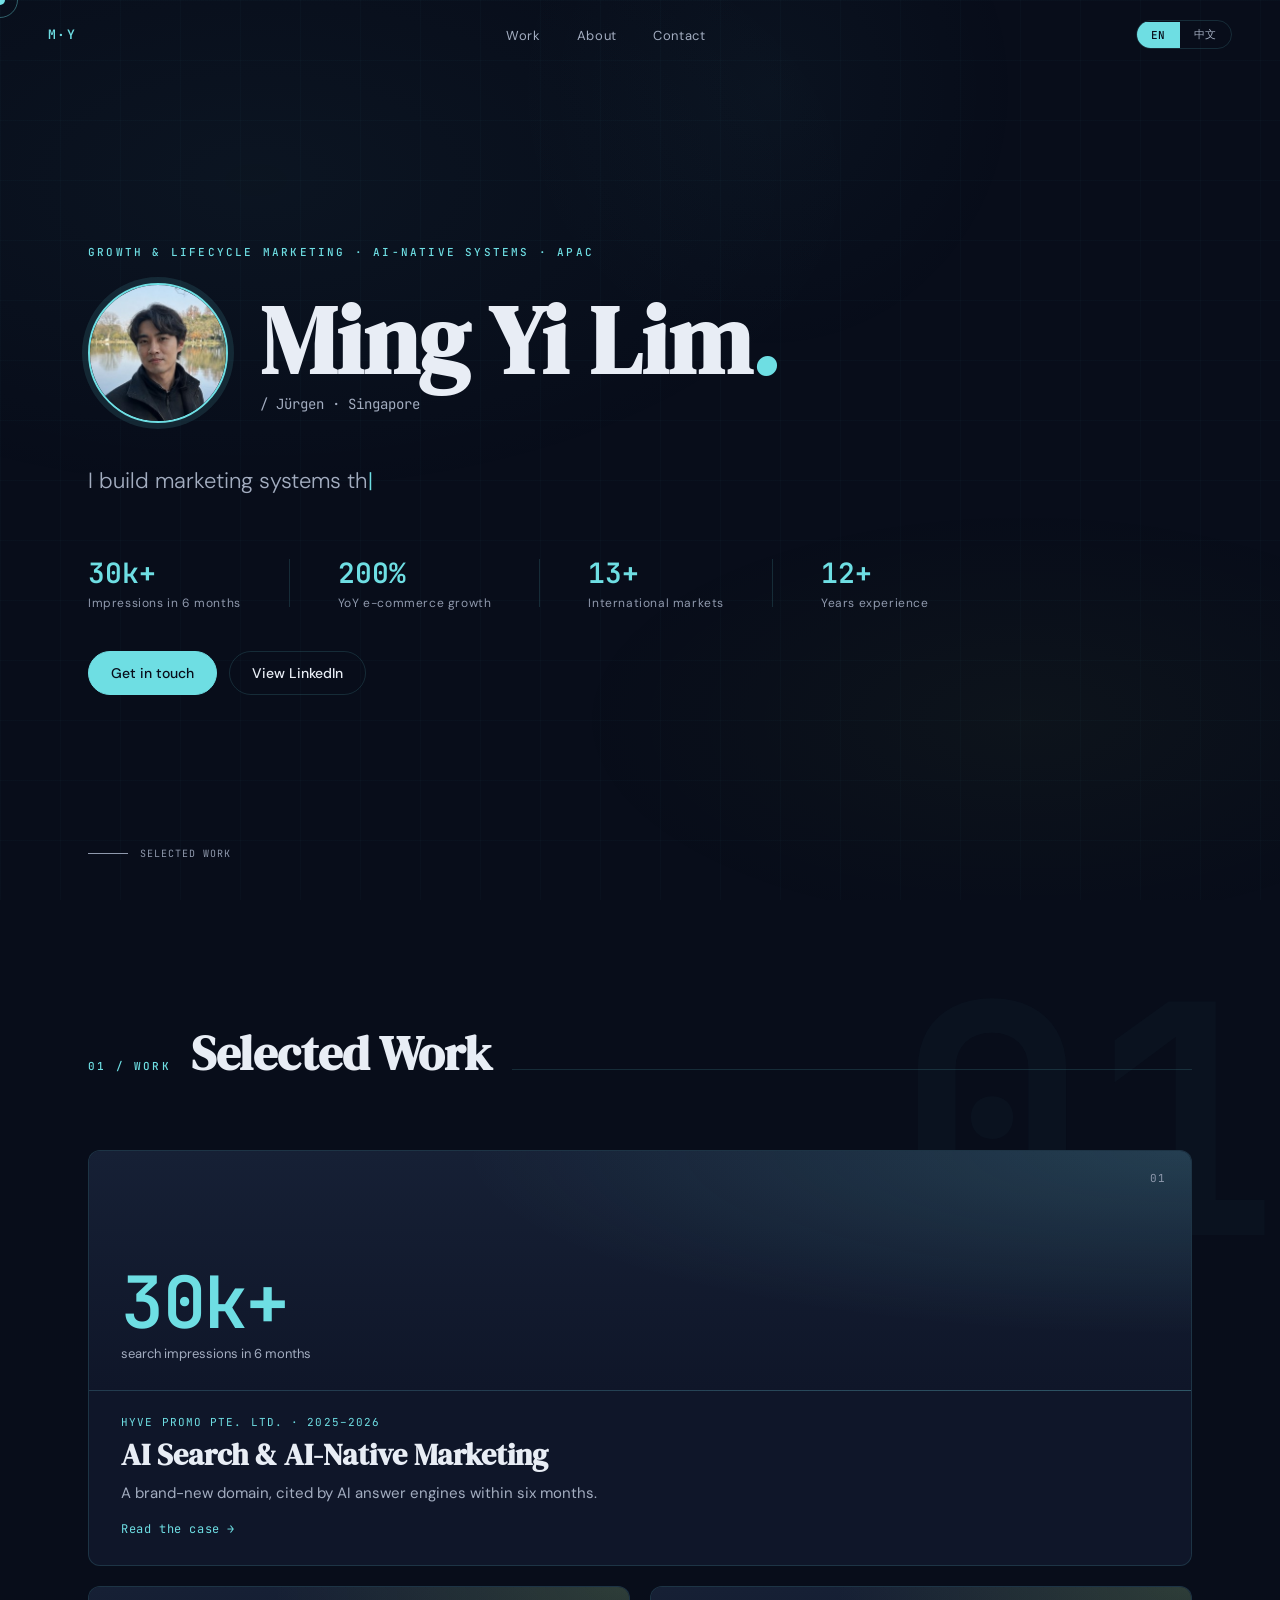
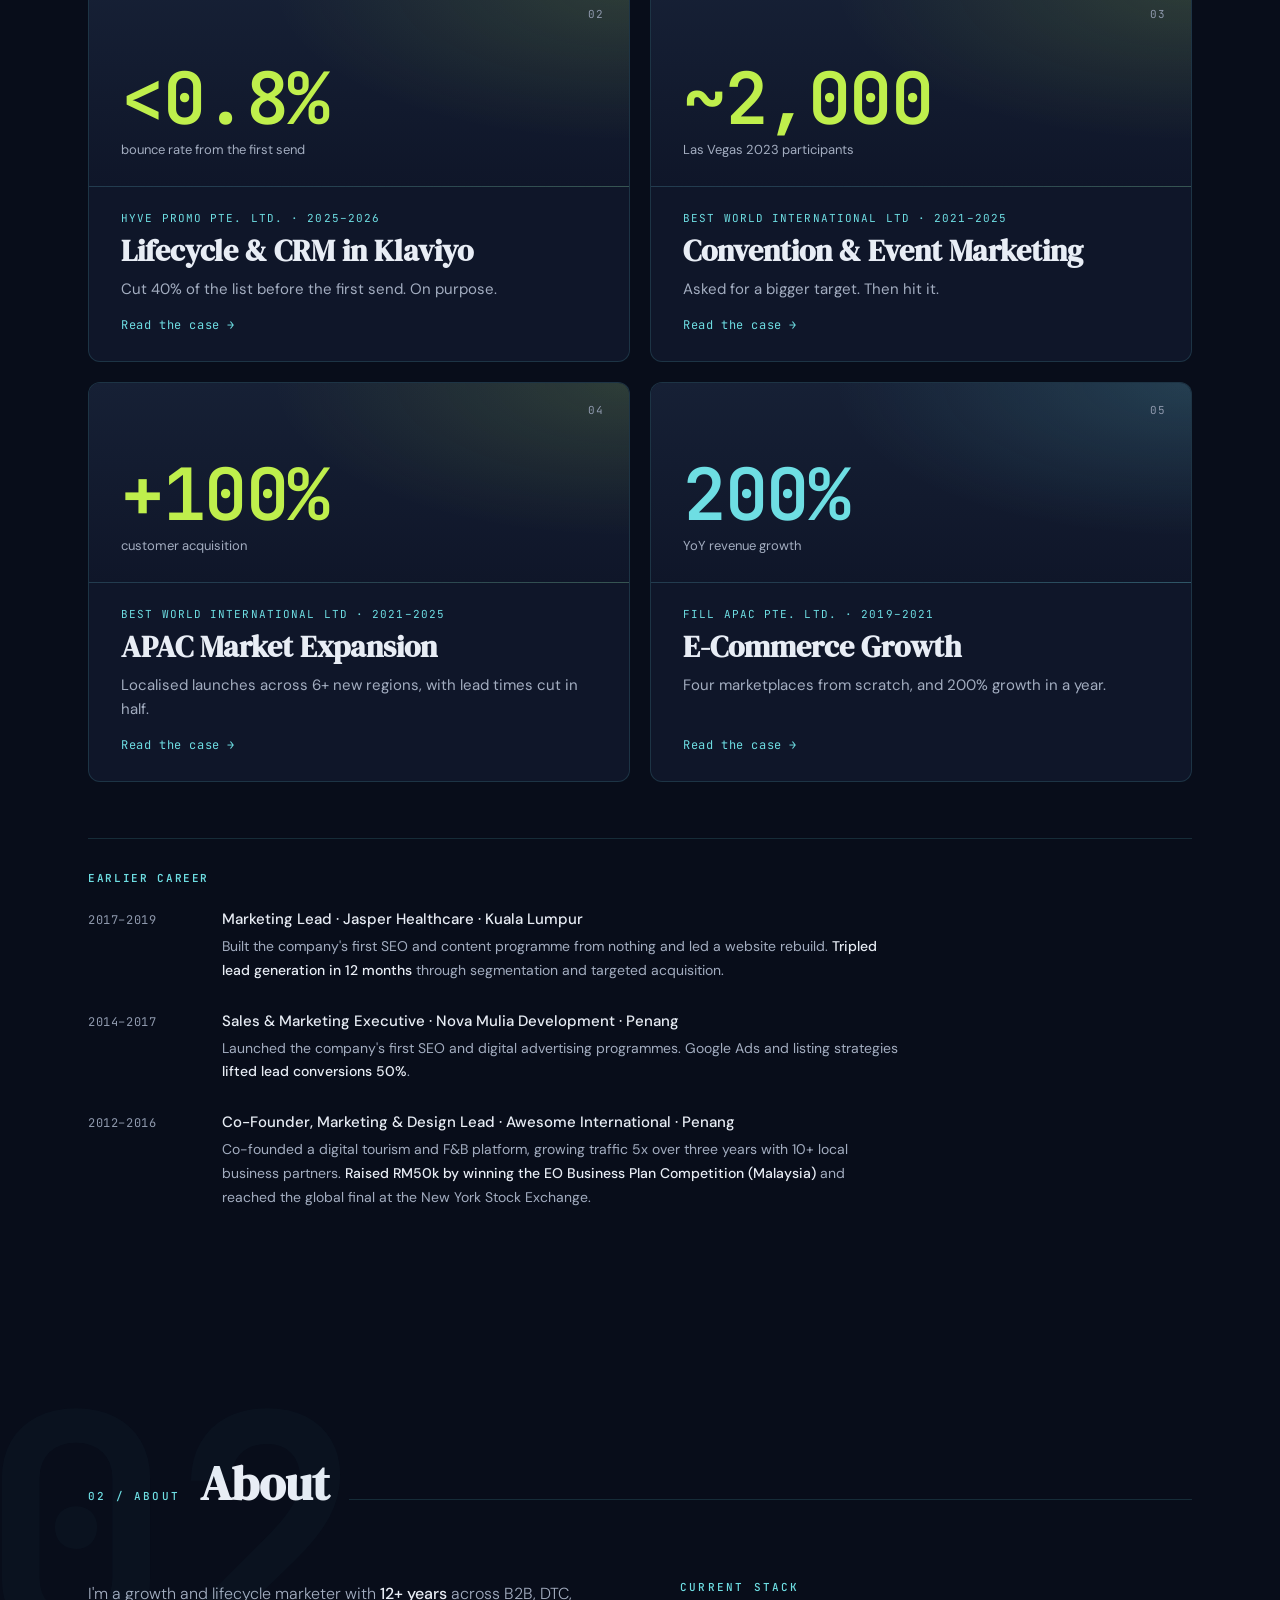
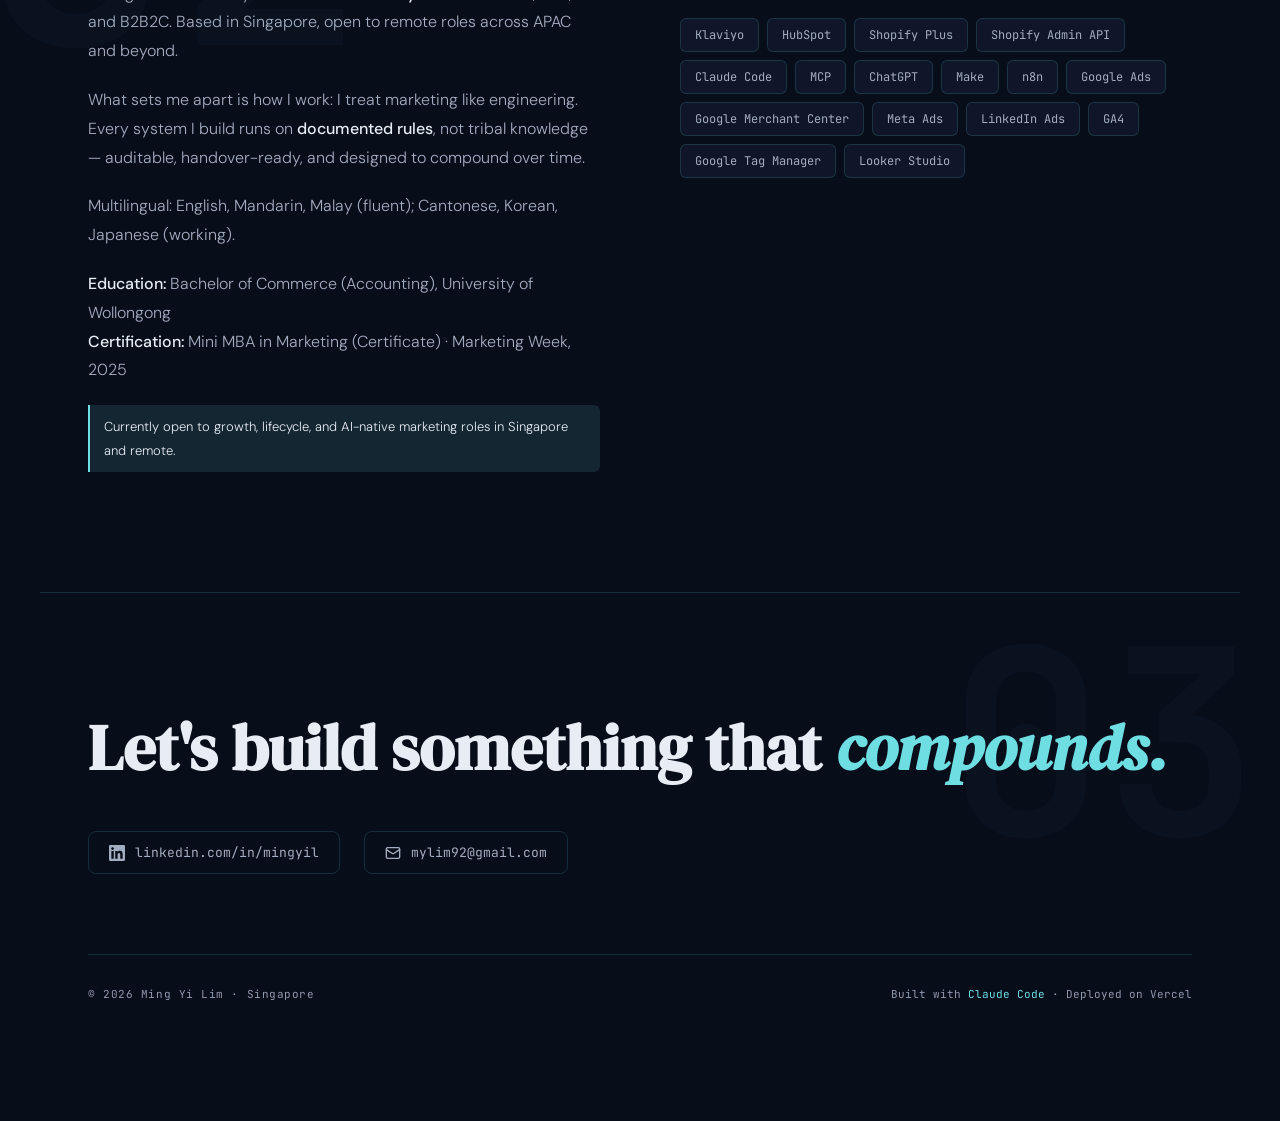
==== commit 40927d4d: "Move headshot into the hero - 140px circle beside the name on desktop, 96px above it on phones - Tig" ====
--- a/index.html
+++ b/index.html
@@ -77,10 +77,15 @@
     <div class="hero-tag" data-en="Growth &amp; Lifecycle Marketing · AI-Native Systems · APAC" data-zh="增长与生命周期营销 · AI原生系统 · 亚太地区">
       Growth &amp; Lifecycle Marketing · AI-Native Systems · APAC
     </div>
-    <h1 class="hero-name" data-en="Ming Yi Lim<span>.</span>" data-zh="林明昱<span>.</span>">
-      Ming Yi Lim<span>.</span>
-    </h1>
-    <div class="hero-nickname" data-en="/ Jürgen · Singapore" data-zh="/ Jürgen · 新加坡">/ Jürgen · Singapore</div>
+    <div class="hero-id">
+      <img src="/hero-photo.jpg" alt="Ming Yi Lim" class="hero-photo" width="140" height="140" fetchpriority="high">
+      <div class="hero-id-text">
+        <h1 class="hero-name" data-en="Ming Yi Lim<span>.</span>" data-zh="林明昱<span>.</span>">
+          Ming Yi Lim<span>.</span>
+        </h1>
+        <div class="hero-nickname" data-en="/ Jürgen · Singapore" data-zh="/ Jürgen · 新加坡">/ Jürgen · Singapore</div>
+      </div>
+    </div>
     <p class="hero-tagline lang-fade" data-en="I build marketing systems that <strong>compound</strong> — from zero to 30,000+ search impressions, a cited-source position in Perplexity, and lifecycle automation across 7 APAC markets. I use AI as leverage: to move faster, build more, and document everything." data-zh="我构建持续复利的营销系统——从零开始，在6个月内实现<strong>30,000+次搜索曝光</strong>、获得Perplexity引用位置，并在亚太7个市场建立生命周期自动化体系。我将AI作为杠杆——更快行动、构建更多、记录一切。">
       I build marketing systems that <strong>compound</strong> — from zero to 30,000+ search impressions, a cited-source position in Perplexity, and lifecycle automation across 7 APAC markets. I use AI as leverage: to move faster, build more, and document everything.
     </p>
@@ -237,7 +242,6 @@
     </div>
     <div class="about-grid reveal">
       <div class="about-text">
-        <img src="./photo.jpg" alt="Ming Yi Lim" class="about-photo">
         <p class="lang-fade"
           data-en="I'm a growth and lifecycle marketer with <strong>12+ years</strong> across B2B, DTC, and B2B2C. Based in Singapore, open to remote roles across APAC and beyond."
           data-zh="我是一名拥有<strong>12年以上</strong>B2B、DTC及B2B2C经验的增长与生命周期营销人，现居新加坡，欢迎亚太地区及全球远程机会。">
--- a/assets/site.css
+++ b/assets/site.css
@@ -981,3 +981,28 @@
   .case-main { padding: 96px 24px 24px; }
   .case-metrics.case-metrics-wide { grid-template-columns: repeat(2, minmax(0, 1fr)); }
 }
+
+/* ── Hero headshot ──────────────────────────────────── */
+.hero-id {
+  display: flex;
+  align-items: center;
+  gap: 32px;
+  margin-bottom: 40px;
+}
+.hero-id .hero-nickname { margin-bottom: 0; }
+.hero-photo {
+  width: 140px;
+  height: 140px;
+  flex-shrink: 0;
+  border-radius: 50%;
+  object-fit: cover;
+  object-position: center;
+  border: 2px solid var(--teal);
+  box-shadow: 0 0 0 6px rgba(110,222,227,0.12);
+  opacity: 0;
+  animation: fadeUp 0.7s 0.3s forwards;
+}
+@media (max-width: 768px) {
+  .hero-id { flex-direction: column; align-items: flex-start; gap: 20px; margin-bottom: 32px; }
+  .hero-photo { width: 96px; height: 96px; box-shadow: 0 0 0 4px rgba(110,222,227,0.12); }
+}
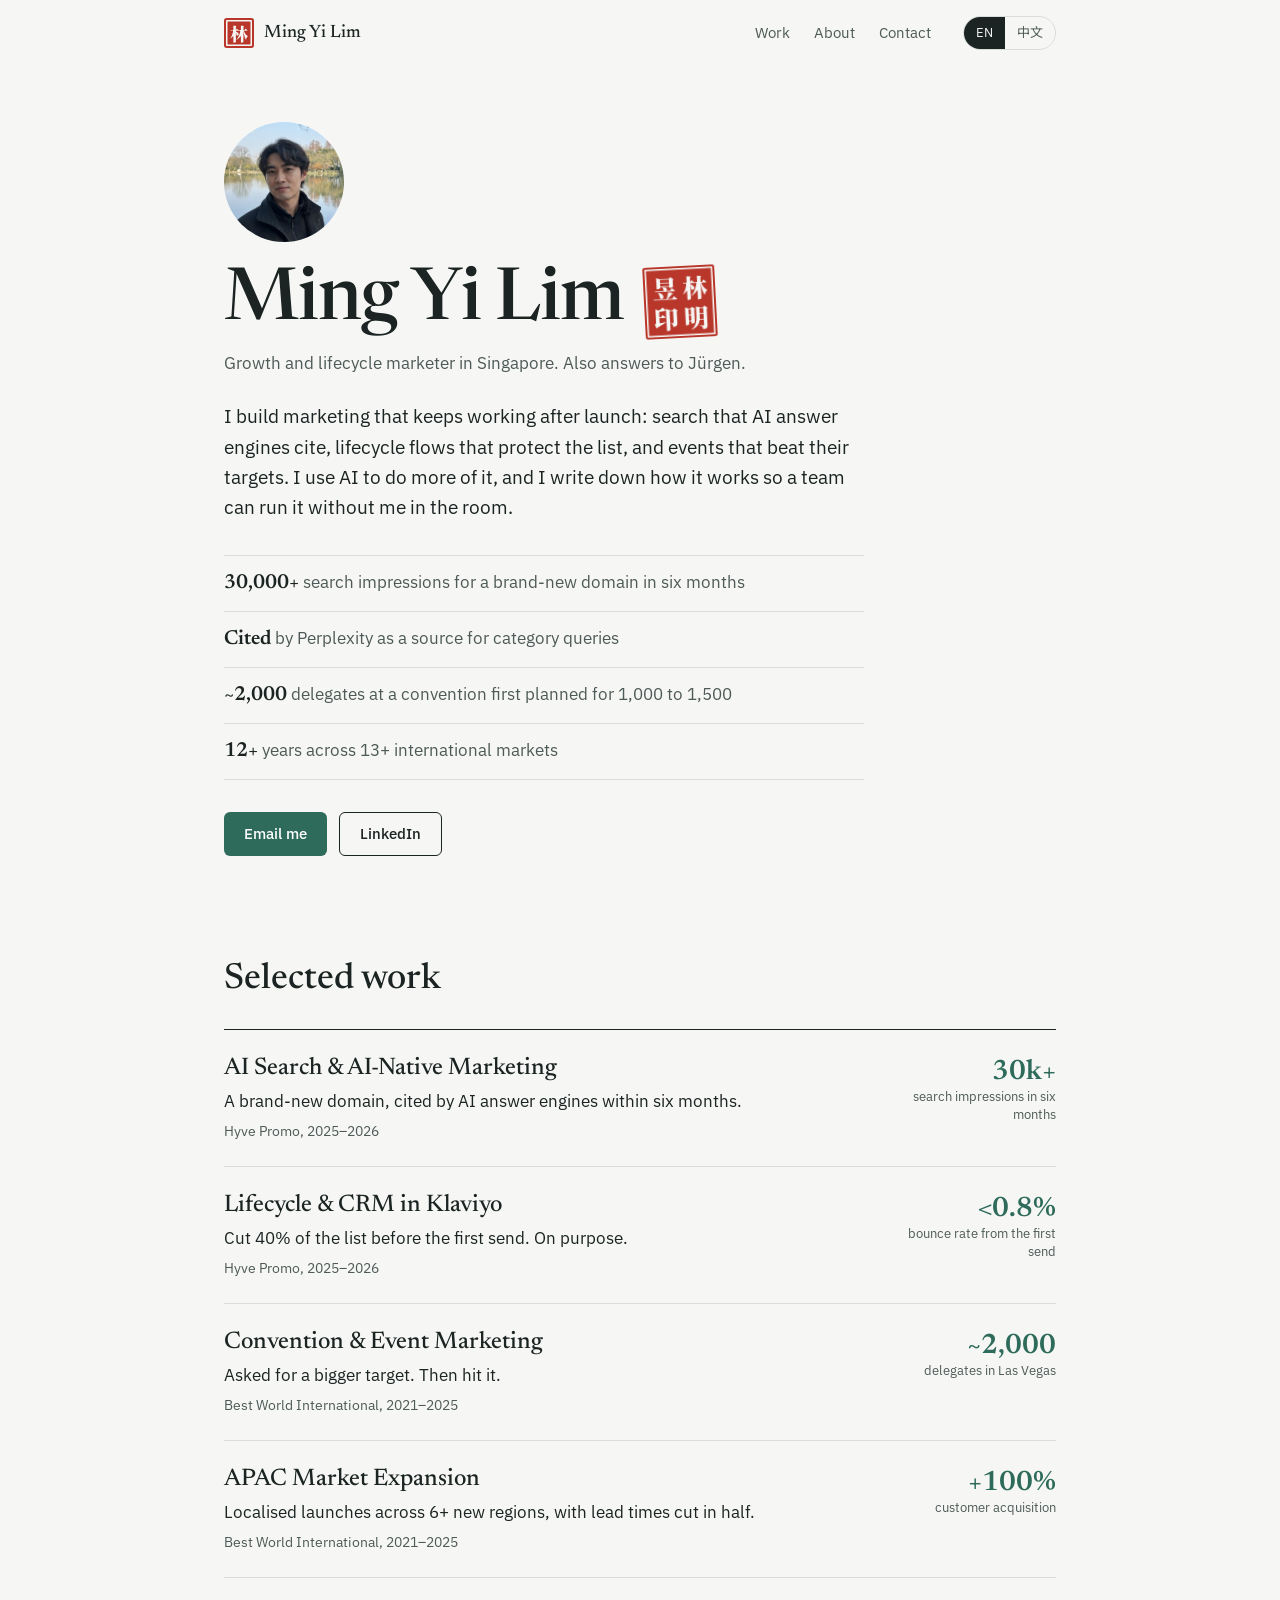
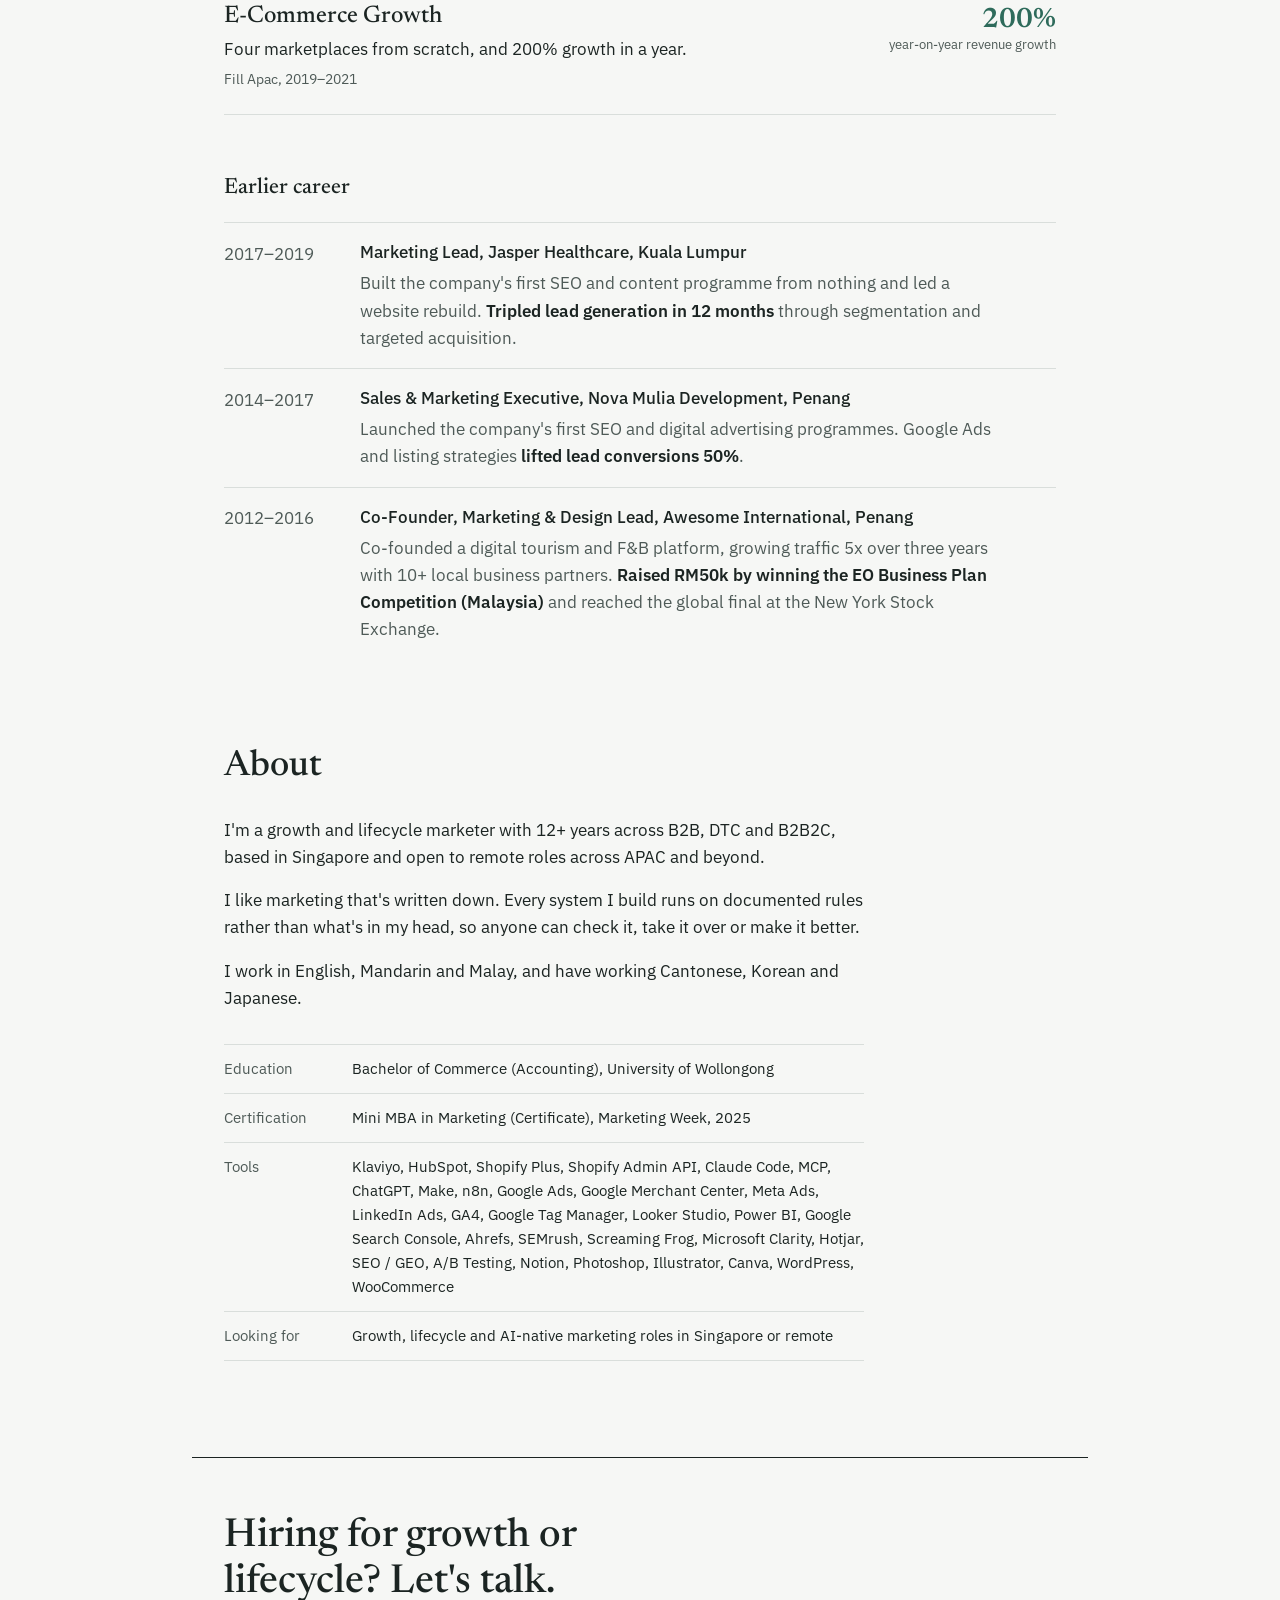
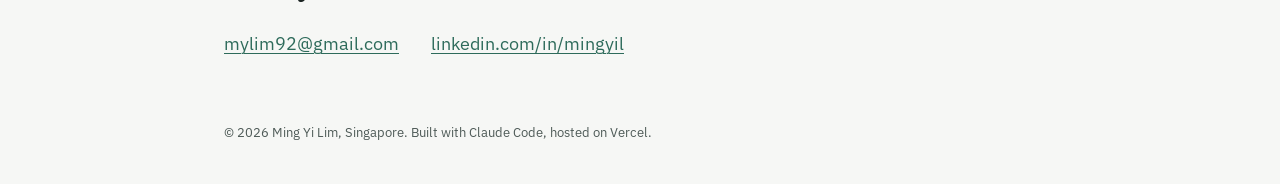
==== commit cbbae5cc: "De-template redesign: calm bilingual layout with a name seal - Light palette (paper, ink, jade) repl" ====
--- a/index.html
+++ b/index.html
@@ -3,21 +3,22 @@
 <head>
   <meta charset="UTF-8">
   <meta name="viewport" content="width=device-width, initial-scale=1.0">
-  <title>Ming Yi Lim · Growth & Lifecycle Marketing</title>
+  <title>Ming Yi Lim, Growth &amp; Lifecycle Marketer</title>
   <meta name="description" content="Growth and lifecycle marketer with 12+ years across B2B, DTC, and B2B2C in APAC. SEO/GEO, lifecycle automation, and AI-native marketing systems.">
-  <!-- Social preview -->
+  <link rel="canonical" href="https://mingyilim.vercel.app/">
+  <meta name="theme-color" content="#F6F7F5">
   <meta property="og:type"        content="website">
-  <meta property="og:url"         content="https://mingyilim.vercel.app">
-  <meta property="og:title"       content="Ming Yi Lim · Growth & Lifecycle Marketing">
+  <meta property="og:url"         content="https://mingyilim.vercel.app/">
+  <meta property="og:title"       content="Ming Yi Lim, Growth &amp; Lifecycle Marketer">
   <meta property="og:description" content="Growth and lifecycle marketer with 12+ years across B2B, DTC, and B2B2C in APAC. SEO/GEO, lifecycle automation, and AI-native marketing systems.">
   <meta property="og:image"       content="https://mingyilim.vercel.app/og-image.jpg">
   <meta property="og:image:width"  content="1200">
   <meta property="og:image:height" content="630">
   <meta name="twitter:card"        content="summary_large_image">
-  <meta name="twitter:title"       content="Ming Yi Lim · Growth & Lifecycle Marketing">
-  <meta name="twitter:description" content="Growth and lifecycle marketer with 12+ years across B2B, DTC, and B2B2C in APAC.">
+  <meta name="twitter:title"       content="Ming Yi Lim, Growth &amp; Lifecycle Marketer">
+  <meta name="twitter:description" content="Growth and lifecycle marketer with 12+ years across B2B, DTC, and B2B2C in APAC. SEO/GEO, lifecycle automation, and AI-native marketing systems.">
   <meta name="twitter:image"       content="https://mingyilim.vercel.app/og-image.jpg">
-  <link rel="canonical" href="https://mingyilim.vercel.app/">
+  <link rel="icon" href="/favicon.svg" type="image/svg+xml">
   <script type="application/ld+json">
   {
     "@context": "https://schema.org",
@@ -38,7 +39,7 @@
   </script>
   <link rel="preconnect" href="https://fonts.googleapis.com">
   <link rel="preconnect" href="https://fonts.gstatic.com" crossorigin>
-  <link href="https://fonts.googleapis.com/css2?family=DM+Serif+Display:ital@0;1&family=DM+Sans:ital,opsz,wght@0,9..40,300;0,9..40,400;0,9..40,500;0,9..40,600;1,9..40,300&family=JetBrains+Mono:wght@400;500;600&display=swap" rel="stylesheet">
+  <link href="https://fonts.googleapis.com/css2?family=IBM+Plex+Sans:ital,wght@0,400;0,500;0,600;1,400&family=Newsreader:opsz,wght@6..72,400;6..72,500;6..72,600&family=Noto+Sans+SC:wght@400;500&family=Noto+Serif+SC:wght@600;900&display=swap" rel="stylesheet">
   <link rel="stylesheet" href="/assets/site.css">
 
   <!-- Google tag (gtag.js) -->
@@ -51,288 +52,151 @@
   </script>
 </head>
 <body>
-
-  <div id="scrollProgress" style="position:fixed;top:0;left:0;height:2px;width:0%;background:linear-gradient(90deg,var(--teal),var(--lime));z-index:300;transition:width 0.08s linear;"></div>
-  <div class="bg-mesh"></div>
-  <div class="grid-lines"></div>
-  <div class="cursor" id="cursor"></div>
-  <div class="cursor-ring" id="cursorRing"></div>
-
-  <!-- Nav -->
-  <nav id="nav">
-    <a href="#" class="nav-logo">M·Y</a>
-    <ul class="nav-links">
-      <li><a href="#work" data-en="Work" data-zh="案例">Work</a></li>
-      <li><a href="#about" data-en="About" data-zh="关于">About</a></li>
-      <li><a href="#contact" data-en="Contact" data-zh="联系">Contact</a></li>
-    </ul>
-    <div class="lang-toggle">
-      <button class="lang-btn active" id="btnEn" onclick="setLang('en')">EN</button>
-      <button class="lang-btn" id="btnZh" onclick="setLang('zh')">中文</button>
+  <a class="skip" href="#work">Skip to work</a>
+  <header class="topbar">
+    <a href="/" class="brand" aria-label="Ming Yi Lim, home"><span class="seal seal-sm" aria-hidden="true"><span>林</span></span><span class="brand-name">Ming Yi Lim</span></a>
+    <nav class="topnav" aria-label="Main">
+      <a href="#work" data-en="Work" data-zh="案例">Work</a>
+      <a href="#about" data-en="About" data-zh="关于">About</a>
+      <a href="#contact" data-en="Contact" data-zh="联系">Contact</a>
+    </nav>
+    <div class="lang" role="group" aria-label="Language">
+      <button type="button" id="btnEn" class="active" onclick="setLang('en')">EN</button>
+      <button type="button" id="btnZh" onclick="setLang('zh')" lang="zh-Hans">中文</button>
     </div>
-  </nav>
-
-  <!-- Hero -->
-  <section id="hero">
-    <div class="hero-tag" data-en="Growth &amp; Lifecycle Marketing · AI-Native Systems · APAC" data-zh="增长与生命周期营销 · AI原生系统 · 亚太地区">
-      Growth &amp; Lifecycle Marketing · AI-Native Systems · APAC
-    </div>
-    <div class="hero-id">
-      <img src="/hero-photo.jpg" alt="Ming Yi Lim" class="hero-photo" width="140" height="140" fetchpriority="high">
-      <div class="hero-id-text">
-        <h1 class="hero-name" data-en="Ming Yi Lim<span>.</span>" data-zh="林明昱<span>.</span>">
-          Ming Yi Lim<span>.</span>
-        </h1>
-        <div class="hero-nickname" data-en="/ Jürgen · Singapore" data-zh="/ Jürgen · 新加坡">/ Jürgen · Singapore</div>
+  </header>
+
+  <main>
+    <section class="hero" aria-labelledby="name">
+      <img src="/hero-photo.jpg" alt="Ming Yi Lim" class="hero-photo" width="120" height="120" fetchpriority="high">
+      <div class="hero-name-row">
+        <h1 id="name" class="hero-name"><span data-en="Ming Yi Lim" data-zh="林明昱">Ming Yi Lim</span></h1>
+        <span class="seal seal-lg" aria-hidden="true"><span>昱</span><span>印</span><span>林</span><span>明</span></span>
       </div>
-    </div>
-    <p class="hero-tagline lang-fade" data-en="I build marketing systems that <strong>compound</strong> — from zero to 30,000+ search impressions, a cited-source position in Perplexity, and lifecycle automation across 7 APAC markets. I use AI as leverage: to move faster, build more, and document everything." data-zh="我构建持续复利的营销系统——从零开始，在6个月内实现<strong>30,000+次搜索曝光</strong>、获得Perplexity引用位置，并在亚太7个市场建立生命周期自动化体系。我将AI作为杠杆——更快行动、构建更多、记录一切。">
-      I build marketing systems that <strong>compound</strong> — from zero to 30,000+ search impressions, a cited-source position in Perplexity, and lifecycle automation across 7 APAC markets. I use AI as leverage: to move faster, build more, and document everything.
-    </p>
-    <div class="hero-stats">
-      <div class="hero-stat">
-        <span class="hero-stat-num" data-count="30" data-suffix="k+">30k+</span>
-        <span class="hero-stat-label lang-fade" data-en="Impressions in 6 months" data-zh="6个月搜索曝光量">Impressions in 6 months</span>
+      <p class="hero-sub" data-en="Growth and lifecycle marketer in Singapore. Also answers to Jürgen." data-zh="新加坡增长与生命周期营销人。英文名Jürgen。">Growth and lifecycle marketer in Singapore. Also answers to Jürgen.</p>
+      <p class="hero-intro" data-en="I build marketing that keeps working after launch: search that AI answer engines cite, lifecycle flows that protect the list, and events that beat their targets. I use AI to do more of it, and I write down how it works so a team can run it without me in the room." data-zh="我做能在上线后持续运转的营销：被AI答案引擎引用的搜索内容、守护名单质量的生命周期流程，以及超额完成目标的活动。我用AI提高产出，并把方法写成文档，让团队不必依赖我也能运行。">I build marketing that keeps working after launch: search that AI answer engines cite, lifecycle flows that protect the list, and events that beat their targets. I use AI to do more of it, and I write down how it works so a team can run it without me in the room.</p>
+      <ul class="proof">
+        <li><span class="fig" data-en="30,000+" data-zh="30,000+">30,000+</span> <span data-en="search impressions for a brand-new domain in six months" data-zh="次搜索曝光，全新域名六个月内达成">search impressions for a brand-new domain in six months</span></li>
+        <li><span class="fig" data-en="Cited" data-zh="获引用：">Cited</span> <span data-en="by Perplexity as a source for category queries" data-zh="Perplexity类别查询的引用来源">by Perplexity as a source for category queries</span></li>
+        <li><span class="fig" data-en="~2,000" data-zh="~2,000">~2,000</span> <span data-en="delegates at a convention first planned for 1,000 to 1,500" data-zh="名参会者，原定目标为1,000至1,500人">delegates at a convention first planned for 1,000 to 1,500</span></li>
+        <li><span class="fig" data-en="12+" data-zh="12+">12+</span> <span data-en="years across 13+ international markets" data-zh="年经验，覆盖13+个国际市场">years across 13+ international markets</span></li>
+      </ul>
+      <div class="hero-actions">
+        <a href="mailto:mylim92@gmail.com" class="btn btn-solid" data-cta="hero_email" data-en="Email me" data-zh="发邮件给我">Email me</a>
+        <a href="https://www.linkedin.com/in/mingyil" class="btn btn-line" target="_blank" rel="noopener" data-cta="hero_linkedin">LinkedIn</a>
       </div>
-      <div class="hero-divider"></div>
-      <div class="hero-stat">
-        <span class="hero-stat-num" data-count="200" data-suffix="%">200%</span>
-        <span class="hero-stat-label lang-fade" data-en="YoY e-commerce growth" data-zh="电商年增长率">YoY e-commerce growth</span>
-      </div>
-      <div class="hero-divider"></div>
-      <div class="hero-stat">
-        <span class="hero-stat-num" data-count="13" data-suffix="+">13+</span>
-        <span class="hero-stat-label lang-fade" data-en="International markets" data-zh="国际市场">International markets</span>
-      </div>
-      <div class="hero-divider"></div>
-      <div class="hero-stat">
-        <span class="hero-stat-num" data-count="12" data-suffix="+">12+</span>
-        <span class="hero-stat-label lang-fade" data-en="Years experience" data-zh="年从业经验">Years experience</span>
-      </div>
-    </div>
-    <div class="hero-ctas">
-      <a href="mailto:mylim92@gmail.com" class="btn btn-primary" data-cta="hero_email" data-en="Get in touch" data-zh="联系我">Get in touch</a>
-      <a href="https://www.linkedin.com/in/mingyil" target="_blank" rel="noopener" class="btn btn-ghost" data-cta="hero_linkedin" data-en="View LinkedIn" data-zh="查看LinkedIn">View LinkedIn</a>
-      <!-- Resume button: enable once a public resume (no phone number) is added as resume.pdf
-      <a href="./resume.pdf" class="btn btn-ghost" data-cta="hero_resume" data-en="Download resume" data-zh="下载简历">Download resume</a> -->
-    </div>
-    <div class="scroll-hint">
-      <div class="scroll-line"></div>
-      <span data-en="Selected work" data-zh="精选案例">Selected work</span>
-    </div>
-  </section>
-
-  <!-- Work -->
-  <section id="work" style="position:relative">
-    <div style="position:absolute;right:-40px;top:60px;font-family:var(--mono);font-size:320px;font-weight:700;color:var(--teal);opacity:0.025;line-height:1;pointer-events:none;user-select:none;z-index:0">01</div>
-    <div class="section-header">
-      <span class="section-label" data-en="01 / Work" data-zh="01 / 案例">01 / Work</span>
-      <h2 class="section-title lang-fade" data-en="Selected Work" data-zh="精选案例">Selected Work</h2>
-      <div class="section-line"></div>
-    </div>
-
-    <div class="cases work-grid">
-      <a href="/work/geo" class="case-card work-card" data-cta="card_geo">
-        <div class="work-cover work-cover-teal">
-          <span class="work-cover-num">30k+</span>
-          <span class="work-cover-label lang-fade" data-en="search impressions in 6 months" data-zh="6个月搜索曝光量">search impressions in 6 months</span>
-          <span class="work-cover-index">01</span>
-        </div>
-        <div class="work-info">
-          <span class="case-company">HYVE PROMO PTE. LTD. · 2025–2026</span>
-          <h3 class="case-title lang-fade" data-en="AI Search &amp; AI-Native Marketing" data-zh="AI搜索与AI原生营销">AI Search &amp; AI-Native Marketing</h3>
-          <p class="work-hook lang-fade" data-en="A brand-new domain, cited by AI answer engines within six months." data-zh="一个全新域名，六个月内获得AI答案引擎引用。">A brand-new domain, cited by AI answer engines within six months.</p>
-          <span class="work-more lang-fade" data-en="Read the case →" data-zh="查看案例 →">Read the case →</span>
-        </div>
-      </a>
-
-      <a href="/work/lifecycle" class="case-card work-card" data-cta="card_lifecycle">
-        <div class="work-cover work-cover-lime">
-          <span class="work-cover-num">&lt;0.8%</span>
-          <span class="work-cover-label lang-fade" data-en="bounce rate from the first send" data-zh="首次发送起退信率">bounce rate from the first send</span>
-          <span class="work-cover-index">02</span>
-        </div>
-        <div class="work-info">
-          <span class="case-company">HYVE PROMO PTE. LTD. · 2025–2026</span>
-          <h3 class="case-title lang-fade" data-en="Lifecycle &amp; CRM in Klaviyo" data-zh="Klaviyo生命周期与CRM">Lifecycle &amp; CRM in Klaviyo</h3>
-          <p class="work-hook lang-fade" data-en="Cut 40% of the list before the first send. On purpose." data-zh="首次发送前，主动剔除40%的名单。">Cut 40% of the list before the first send. On purpose.</p>
-          <span class="work-more lang-fade" data-en="Read the case →" data-zh="查看案例 →">Read the case →</span>
-        </div>
-      </a>
-
-      <a href="/work/events" class="case-card work-card" data-cta="card_events">
-        <div class="work-cover work-cover-lime">
-          <span class="work-cover-num">~2,000</span>
-          <span class="work-cover-label lang-fade" data-en="Las Vegas 2023 participants" data-zh="2023拉斯维加斯大会参会人数">Las Vegas 2023 participants</span>
-          <span class="work-cover-index">03</span>
-        </div>
-        <div class="work-info">
-          <span class="case-company">BEST WORLD INTERNATIONAL LTD · 2021–2025</span>
-          <h3 class="case-title lang-fade" data-en="Convention &amp; Event Marketing" data-zh="大会与活动营销">Convention &amp; Event Marketing</h3>
-          <p class="work-hook lang-fade" data-en="Asked for a bigger target. Then hit it." data-zh="主动提高目标，然后达成。">Asked for a bigger target. Then hit it.</p>
-          <span class="work-more lang-fade" data-en="Read the case →" data-zh="查看案例 →">Read the case →</span>
-        </div>
-      </a>
-
-      <a href="/work/expansion" class="case-card work-card" data-cta="card_expansion">
-        <div class="work-cover work-cover-lime">
-          <span class="work-cover-num">+100%</span>
-          <span class="work-cover-label lang-fade" data-en="customer acquisition" data-zh="客户获取增长">customer acquisition</span>
-          <span class="work-cover-index">04</span>
-        </div>
-        <div class="work-info">
-          <span class="case-company">BEST WORLD INTERNATIONAL LTD · 2021–2025</span>
-          <h3 class="case-title lang-fade" data-en="APAC Market Expansion" data-zh="亚太市场拓展">APAC Market Expansion</h3>
-          <p class="work-hook lang-fade" data-en="Localised launches across 6+ new regions, with lead times cut in half." data-zh="在6+个新市场完成本地化落地，交付周期缩短一半。">Localised launches across 6+ new regions, with lead times cut in half.</p>
-          <span class="work-more lang-fade" data-en="Read the case →" data-zh="查看案例 →">Read the case →</span>
-        </div>
-      </a>
-
-      <a href="/work/ecommerce" class="case-card work-card" data-cta="card_ecommerce">
-        <div class="work-cover work-cover-teal">
-          <span class="work-cover-num">200%</span>
-          <span class="work-cover-label lang-fade" data-en="YoY revenue growth" data-zh="年营收增长">YoY revenue growth</span>
-          <span class="work-cover-index">05</span>
-        </div>
-        <div class="work-info">
-          <span class="case-company">FILL APAC PTE. LTD. · 2019–2021</span>
-          <h3 class="case-title lang-fade" data-en="E-Commerce Growth" data-zh="电商增长">E-Commerce Growth</h3>
-          <p class="work-hook lang-fade" data-en="Four marketplaces from scratch, and 200% growth in a year." data-zh="从零开设四个电商平台店铺，一年增长200%。">Four marketplaces from scratch, and 200% growth in a year.</p>
-          <span class="work-more lang-fade" data-en="Read the case →" data-zh="查看案例 →">Read the case →</span>
-        </div>
-      </a>
-
-    </div>
-
-    <div class="earlier reveal">
-      <h3 class="earlier-title lang-fade" data-en="Earlier career" data-zh="早期经历">Earlier career</h3>
-      <ol class="earlier-list">
-        <li class="earlier-item">
-          <span class="earlier-years">2017–2019</span>
+    </section>
+
+    <section id="work" class="block" aria-labelledby="work-title">
+      <h2 class="block-title" id="work-title" data-en="Selected work" data-zh="精选案例">Selected work</h2>
+      <ul class="case-list">
+      <li>
+        <a class="case-row" href="/work/geo" data-cta="row_geo">
+          <span class="row-main">
+            <span class="row-title" data-en="AI Search &amp; AI-Native Marketing" data-zh="AI搜索与AI原生营销">AI Search &amp; AI-Native Marketing</span>
+            <span class="row-hook" data-en="A brand-new domain, cited by AI answer engines within six months." data-zh="一个全新域名，六个月内获得AI答案引擎引用。">A brand-new domain, cited by AI answer engines within six months.</span>
+            <span class="row-meta">Hyve Promo, 2025–2026</span>
+          </span>
+          <span class="row-fig"><span class="fig">30k+</span><span class="fig-label" data-en="search impressions in six months" data-zh="6个月搜索曝光量">search impressions in six months</span></span>
+        </a>
+      </li>
+      <li>
+        <a class="case-row" href="/work/lifecycle" data-cta="row_lifecycle">
+          <span class="row-main">
+            <span class="row-title" data-en="Lifecycle &amp; CRM in Klaviyo" data-zh="Klaviyo生命周期与CRM">Lifecycle &amp; CRM in Klaviyo</span>
+            <span class="row-hook" data-en="Cut 40% of the list before the first send. On purpose." data-zh="首次发送前，主动剔除40%的名单。">Cut 40% of the list before the first send. On purpose.</span>
+            <span class="row-meta">Hyve Promo, 2025–2026</span>
+          </span>
+          <span class="row-fig"><span class="fig">&lt;0.8%</span><span class="fig-label" data-en="bounce rate from the first send" data-zh="首次发送起退信率">bounce rate from the first send</span></span>
+        </a>
+      </li>
+      <li>
+        <a class="case-row" href="/work/events" data-cta="row_events">
+          <span class="row-main">
+            <span class="row-title" data-en="Convention &amp; Event Marketing" data-zh="大会与活动营销">Convention &amp; Event Marketing</span>
+            <span class="row-hook" data-en="Asked for a bigger target. Then hit it." data-zh="主动提高目标，然后达成。">Asked for a bigger target. Then hit it.</span>
+            <span class="row-meta">Best World International, 2021–2025</span>
+          </span>
+          <span class="row-fig"><span class="fig">~2,000</span><span class="fig-label" data-en="delegates in Las Vegas" data-zh="拉斯维加斯大会参会人数">delegates in Las Vegas</span></span>
+        </a>
+      </li>
+      <li>
+        <a class="case-row" href="/work/expansion" data-cta="row_expansion">
+          <span class="row-main">
+            <span class="row-title" data-en="APAC Market Expansion" data-zh="亚太市场拓展">APAC Market Expansion</span>
+            <span class="row-hook" data-en="Localised launches across 6+ new regions, with lead times cut in half." data-zh="在6+个新市场完成本地化落地，交付周期缩短一半。">Localised launches across 6+ new regions, with lead times cut in half.</span>
+            <span class="row-meta">Best World International, 2021–2025</span>
+          </span>
+          <span class="row-fig"><span class="fig">+100%</span><span class="fig-label" data-en="customer acquisition" data-zh="客户获取增长">customer acquisition</span></span>
+        </a>
+      </li>
+      <li>
+        <a class="case-row" href="/work/ecommerce" data-cta="row_ecommerce">
+          <span class="row-main">
+            <span class="row-title" data-en="E-Commerce Growth" data-zh="电商增长">E-Commerce Growth</span>
+            <span class="row-hook" data-en="Four marketplaces from scratch, and 200% growth in a year." data-zh="从零开设四个电商平台店铺，一年增长200%。">Four marketplaces from scratch, and 200% growth in a year.</span>
+            <span class="row-meta">Fill Apac, 2019–2021</span>
+          </span>
+          <span class="row-fig"><span class="fig">200%</span><span class="fig-label" data-en="year-on-year revenue growth" data-zh="年营收增长">year-on-year revenue growth</span></span>
+        </a>
+      </li>
+      </ul>
+
+      <h3 class="sub-title" data-en="Earlier career" data-zh="早期经历">Earlier career</h3>
+      <ol class="earlier">
+        <li>
+          <span class="when">2017–2019</span>
           <div>
-            <p class="earlier-role lang-fade" data-en="Marketing Lead · Jasper Healthcare · Kuala Lumpur" data-zh="市场负责人 · Jasper Healthcare · 吉隆坡">Marketing Lead · Jasper Healthcare · Kuala Lumpur</p>
-            <p class="earlier-desc lang-fade" data-en="Built the company's first SEO and content programme from nothing and led a website rebuild. <strong>Tripled lead generation in 12 months</strong> through segmentation and targeted acquisition." data-zh="从零建立公司首个SEO与内容体系，并主导网站重建。通过用户细分与精准获客，<strong>12个月内潜在客户量增长至三倍</strong>。">Built the company's first SEO and content programme from nothing and led a website rebuild. <strong>Tripled lead generation in 12 months</strong> through segmentation and targeted acquisition.</p>
+            <p class="earlier-role" data-en="Marketing Lead, Jasper Healthcare, Kuala Lumpur" data-zh="市场负责人，Jasper Healthcare，吉隆坡">Marketing Lead, Jasper Healthcare, Kuala Lumpur</p>
+            <p class="earlier-desc" data-en="Built the company's first SEO and content programme from nothing and led a website rebuild. <strong>Tripled lead generation in 12 months</strong> through segmentation and targeted acquisition." data-zh="从零建立公司首个SEO与内容体系，并主导网站重建。通过用户细分与精准获客，<strong>12个月内潜在客户量增长至三倍</strong>。">Built the company's first SEO and content programme from nothing and led a website rebuild. <strong>Tripled lead generation in 12 months</strong> through segmentation and targeted acquisition.</p>
           </div>
         </li>
-        <li class="earlier-item">
-          <span class="earlier-years">2014–2017</span>
+        <li>
+          <span class="when">2014–2017</span>
           <div>
-            <p class="earlier-role lang-fade" data-en="Sales &amp; Marketing Executive · Nova Mulia Development · Penang" data-zh="销售与市场专员 · Nova Mulia Development · 槟城">Sales &amp; Marketing Executive · Nova Mulia Development · Penang</p>
-            <p class="earlier-desc lang-fade" data-en="Launched the company's first SEO and digital advertising programmes. Google Ads and listing strategies <strong>lifted lead conversions 50%</strong>." data-zh="推出公司首个SEO与数字广告项目。通过Google广告与房源推广策略，<strong>潜在客户转化率提升50%</strong>。">Launched the company's first SEO and digital advertising programmes. Google Ads and listing strategies <strong>lifted lead conversions 50%</strong>.</p>
+            <p class="earlier-role" data-en="Sales &amp; Marketing Executive, Nova Mulia Development, Penang" data-zh="销售与市场专员，Nova Mulia Development，槟城">Sales &amp; Marketing Executive, Nova Mulia Development, Penang</p>
+            <p class="earlier-desc" data-en="Launched the company's first SEO and digital advertising programmes. Google Ads and listing strategies <strong>lifted lead conversions 50%</strong>." data-zh="推出公司首个SEO与数字广告项目。通过Google广告与房源推广策略，<strong>潜在客户转化率提升50%</strong>。">Launched the company's first SEO and digital advertising programmes. Google Ads and listing strategies <strong>lifted lead conversions 50%</strong>.</p>
           </div>
         </li>
-        <li class="earlier-item">
-          <span class="earlier-years">2012–2016</span>
+        <li>
+          <span class="when">2012–2016</span>
           <div>
-            <p class="earlier-role lang-fade" data-en="Co-Founder, Marketing &amp; Design Lead · Awesome International · Penang" data-zh="联合创始人、市场与设计负责人 · Awesome International · 槟城">Co-Founder, Marketing &amp; Design Lead · Awesome International · Penang</p>
-            <p class="earlier-desc lang-fade" data-en="Co-founded a digital tourism and F&amp;B platform, growing traffic 5x over three years with 10+ local business partners. <strong>Raised RM50k by winning the EO Business Plan Competition (Malaysia)</strong> and reached the global final at the New York Stock Exchange." data-zh="联合创办数字旅游与餐饮平台，三年内流量增长5倍，并与10余家本地商户建立合作。<strong>赢得EO商业计划大赛（马来西亚赛区）并获得5万令吉资金</strong>，晋级在纽约证券交易所举行的全球决赛。">Co-founded a digital tourism and F&amp;B platform, growing traffic 5x over three years with 10+ local business partners. <strong>Raised RM50k by winning the EO Business Plan Competition (Malaysia)</strong> and reached the global final at the New York Stock Exchange.</p>
+            <p class="earlier-role" data-en="Co-Founder, Marketing &amp; Design Lead, Awesome International, Penang" data-zh="联合创始人、市场与设计负责人，Awesome International，槟城">Co-Founder, Marketing &amp; Design Lead, Awesome International, Penang</p>
+            <p class="earlier-desc" data-en="Co-founded a digital tourism and F&amp;B platform, growing traffic 5x over three years with 10+ local business partners. <strong>Raised RM50k by winning the EO Business Plan Competition (Malaysia)</strong> and reached the global final at the New York Stock Exchange." data-zh="联合创办数字旅游与餐饮平台，三年内流量增长5倍，并与10余家本地商户建立合作。<strong>赢得EO商业计划大赛（马来西亚赛区）并获得5万令吉资金</strong>，晋级在纽约证券交易所举行的全球决赛。">Co-founded a digital tourism and F&amp;B platform, growing traffic 5x over three years with 10+ local business partners. <strong>Raised RM50k by winning the EO Business Plan Competition (Malaysia)</strong> and reached the global final at the New York Stock Exchange.</p>
           </div>
         </li>
       </ol>
-    </div>
-  </section>
-
-  <!-- About -->
-  <section id="about" style="position:relative">
-    <div style="position:absolute;left:-60px;top:40px;font-family:var(--mono);font-size:320px;font-weight:700;color:var(--teal);opacity:0.025;line-height:1;pointer-events:none;user-select:none;z-index:0">02</div>
-    <div class="section-header">
-      <span class="section-label" data-en="02 / About" data-zh="02 / 关于">02 / About</span>
-      <h2 class="section-title lang-fade" data-en="About" data-zh="关于我">About</h2>
-      <div class="section-line"></div>
-    </div>
-    <div class="about-grid reveal">
-      <div class="about-text">
-        <p class="lang-fade"
-          data-en="I'm a growth and lifecycle marketer with <strong>12+ years</strong> across B2B, DTC, and B2B2C. Based in Singapore, open to remote roles across APAC and beyond."
-          data-zh="我是一名拥有<strong>12年以上</strong>B2B、DTC及B2B2C经验的增长与生命周期营销人，现居新加坡，欢迎亚太地区及全球远程机会。">
-          I'm a growth and lifecycle marketer with <strong>12+ years</strong> across B2B, DTC, and B2B2C. Based in Singapore, open to remote roles across APAC and beyond.
-        </p>
-        <p class="lang-fade"
-          data-en="What sets me apart is how I work: I treat marketing like engineering. Every system I build runs on <strong>documented rules</strong>, not tribal knowledge — auditable, handover-ready, and designed to compound over time."
-          data-zh="我的独特之处在于工作方式：我将营销视为工程学。我构建的每个系统都基于<strong>文档化规则</strong>而非隐性知识——可审计、可交接，并随时间持续复利增长。">
-          What sets me apart is how I work: I treat marketing like engineering. Every system I build runs on <strong>documented rules</strong>, not tribal knowledge — auditable, handover-ready, and designed to compound over time.
-        </p>
-        <p class="lang-fade"
-          data-en="Multilingual: English, Mandarin, Malay (fluent); Cantonese, Korean, Japanese (working)."
-          data-zh="多语言能力：英语、普通话、马来语（流利）；粤语、韩语、日语（工作级）。">
-          Multilingual: English, Mandarin, Malay (fluent); Cantonese, Korean, Japanese (working).
-        </p>
-        <p class="lang-fade"
-          data-en="<strong>Education:</strong> Bachelor of Commerce (Accounting), University of Wollongong<br><strong>Certification:</strong> Mini MBA in Marketing (Certificate) · Marketing Week, 2025"
-          data-zh="<strong>学历：</strong>伍伦贡大学商学学士（会计）<br><strong>证书：</strong>Mini MBA in Marketing（结业证书）· Marketing Week，2025年">
-          <strong>Education:</strong> Bachelor of Commerce (Accounting), University of Wollongong<br><strong>Certification:</strong> Mini MBA in Marketing (Certificate) · Marketing Week, 2025
-        </p>
-        <p class="lang-fade" style="font-size:13px; padding: 10px 14px; border-left: 2px solid var(--teal); background: var(--teal-dim); border-radius: 0 6px 6px 0; color: var(--text); margin-top: 8px;"
-          data-en="Currently open to growth, lifecycle, and AI-native marketing roles in Singapore and remote."
-          data-zh="目前开放接受新加坡及远程的增长营销、生命周期营销及AI原生营销职位。">
-          Currently open to growth, lifecycle, and AI-native marketing roles in Singapore and remote.
-        </p>
+    </section>
+
+    <section id="about" class="block" aria-labelledby="about-title">
+      <h2 class="block-title" id="about-title" data-en="About" data-zh="关于我">About</h2>
+      <div class="prose">
+        <p data-en="I&#x27;m a growth and lifecycle marketer with 12+ years across B2B, DTC and B2B2C, based in Singapore and open to remote roles across APAC and beyond." data-zh="我是一名拥有12年以上B2B、DTC及B2B2C经验的增长与生命周期营销人，现居新加坡，欢迎亚太地区及全球远程机会。">I&#x27;m a growth and lifecycle marketer with 12+ years across B2B, DTC and B2B2C, based in Singapore and open to remote roles across APAC and beyond.</p>
+        <p data-en="I like marketing that&#x27;s written down. Every system I build runs on documented rules rather than what&#x27;s in my head, so anyone can check it, take it over or make it better." data-zh="我喜欢把营销写下来。我构建的每个系统都基于文档化规则，而不是存在我脑中的经验，任何人都能检查、接手或改进。">I like marketing that&#x27;s written down. Every system I build runs on documented rules rather than what&#x27;s in my head, so anyone can check it, take it over or make it better.</p>
+        <p data-en="I work in English, Mandarin and Malay, and have working Cantonese, Korean and Japanese." data-zh="工作语言为英语、普通话和马来语，粤语、韩语和日语为工作水平。">I work in English, Mandarin and Malay, and have working Cantonese, Korean and Japanese.</p>
+        <dl class="facts">
+          <dt data-en="Education" data-zh="学历">Education</dt>
+          <dd data-en="Bachelor of Commerce (Accounting), University of Wollongong" data-zh="伍伦贡大学商学学士（会计）">Bachelor of Commerce (Accounting), University of Wollongong</dd>
+          <dt data-en="Certification" data-zh="证书">Certification</dt>
+          <dd data-en="Mini MBA in Marketing (Certificate), Marketing Week, 2025" data-zh="Mini MBA in Marketing（结业证书），Marketing Week，2025年">Mini MBA in Marketing (Certificate), Marketing Week, 2025</dd>
+          <dt data-en="Tools" data-zh="工具">Tools</dt>
+          <dd>Klaviyo, HubSpot, Shopify Plus, Shopify Admin API, Claude Code, MCP, ChatGPT, Make, n8n, Google Ads, Google Merchant Center, Meta Ads, LinkedIn Ads, GA4, Google Tag Manager, Looker Studio, Power BI, Google Search Console, Ahrefs, SEMrush, Screaming Frog, Microsoft Clarity, Hotjar, SEO / GEO, A/B Testing, Notion, Photoshop, Illustrator, Canva, WordPress, WooCommerce</dd>
+          <dt data-en="Looking for" data-zh="求职方向">Looking for</dt>
+          <dd data-en="Growth, lifecycle and AI-native marketing roles in Singapore or remote" data-zh="新加坡或远程的增长、生命周期及AI原生营销职位">Growth, lifecycle and AI-native marketing roles in Singapore or remote</dd>
+        </dl>
       </div>
-      <div>
-        <p class="stack-title" data-en="Current Stack" data-zh="技术栈">Current Stack</p>
-        <div class="stack-grid">
-          <span class="stack-item">Klaviyo</span>
-          <span class="stack-item">HubSpot</span>
-          <span class="stack-item">Shopify Plus</span>
-          <span class="stack-item">Shopify Admin API</span>
-          <span class="stack-item">Claude Code</span>
-          <span class="stack-item">MCP</span>
-          <span class="stack-item">ChatGPT</span>
-          <span class="stack-item">Make</span>
-          <span class="stack-item">n8n</span>
-          <span class="stack-item">Google Ads</span>
-          <span class="stack-item">Google Merchant Center</span>
-          <span class="stack-item">Meta Ads</span>
-          <span class="stack-item">LinkedIn Ads</span>
-          <span class="stack-item">GA4</span>
-          <span class="stack-item">Google Tag Manager</span>
-          <span class="stack-item">Looker Studio</span>
-          <span class="stack-item">Power BI</span>
-          <span class="stack-item">Google Search Console</span>
-          <span class="stack-item">Ahrefs</span>
-          <span class="stack-item">SEMrush</span>
-          <span class="stack-item">Screaming Frog</span>
-          <span class="stack-item">Microsoft Clarity</span>
-          <span class="stack-item">Hotjar</span>
-          <span class="stack-item">SEO / GEO</span>
-          <span class="stack-item">A/B Testing</span>
-          <span class="stack-item">Notion</span>
-          <span class="stack-item">Photoshop</span>
-          <span class="stack-item">Illustrator</span>
-          <span class="stack-item">Canva</span>
-          <span class="stack-item">WordPress</span>
-          <span class="stack-item">WooCommerce</span>
-        </div>
-      </div>
-    </div>
-  </section>
-
-  <!-- Contact -->
-  <section id="contact" style="position:relative">
-    <div style="position:absolute;right:-20px;top:20px;font-family:var(--mono);font-size:260px;font-weight:700;color:var(--teal);opacity:0.025;line-height:1;pointer-events:none;user-select:none;z-index:0">03</div>
-    <h2 class="contact-headline reveal lang-fade"
-      data-en="Let's build something that <em>compounds.</em>"
-      data-zh="一起打造持续<em>复利</em>的营销系统。">
-      Let's build something that <em>compounds.</em>
-    </h2>
-    <div class="contact-links reveal">
-      <a href="https://www.linkedin.com/in/mingyil" target="_blank" class="contact-link">
-        <svg width="16" height="16" viewBox="0 0 24 24" fill="currentColor">
-          <path d="M20.447 20.452h-3.554v-5.569c0-1.328-.027-3.037-1.852-3.037-1.853 0-2.136 1.445-2.136 2.939v5.667H9.351V9h3.414v1.561h.046c.477-.9 1.637-1.85 3.37-1.85 3.601 0 4.267 2.37 4.267 5.455v6.286zM5.337 7.433c-1.144 0-2.063-.926-2.063-2.065 0-1.138.92-2.063 2.063-2.063 1.14 0 2.064.925 2.064 2.063 0 1.139-.925 2.065-2.064 2.065zm1.782 13.019H3.555V9h3.564v11.452zM22.225 0H1.771C.792 0 0 .774 0 1.729v20.542C0 23.227.792 24 1.771 24h20.451C23.2 24 24 23.227 24 22.271V1.729C24 .774 23.2 0 22.222 0h.003z"/>
-        </svg>
-        <span>linkedin.com/in/mingyil</span>
-      </a>
-      <a href="mailto:mylim92@gmail.com" class="contact-link">
-        <svg width="16" height="16" viewBox="0 0 24 24" fill="none" stroke="currentColor" stroke-width="2" stroke-linecap="round" stroke-linejoin="round">
-          <rect x="2" y="4" width="20" height="16" rx="2"/><path d="m22 7-8.97 5.7a1.94 1.94 0 0 1-2.06 0L2 7"/>
-        </svg>
-        <span>mylim92@gmail.com</span>
-      </a>
-    </div>
-    <div class="footer-note">
-      <span class="footer-copy" data-en="© 2026 Ming Yi Lim · Singapore" data-zh="© 2026 林明昱 · 新加坡">© 2026 Ming Yi Lim · Singapore</span>
-      <span class="footer-built">Built with <span>Claude Code</span> · Deployed on Vercel</span>
-    </div>
+    </section>
+  </main>
+
+  <section id="contact" class="contact">
+    <h2 class="contact-title" data-en="Hiring for growth or lifecycle? Let&#x27;s talk." data-zh="正在招聘增长或生命周期营销人才？欢迎联系。">Hiring for growth or lifecycle? Let&#x27;s talk.</h2>
+    <ul class="contact-list">
+      <li><a href="mailto:mylim92@gmail.com" class="contact-link" data-cta="contact_email">mylim92@gmail.com</a></li>
+      <li><a href="https://www.linkedin.com/in/mingyil" class="contact-link" target="_blank" rel="noopener" data-cta="contact_linkedin">linkedin.com/in/mingyil</a></li>
+    </ul>
+    <footer class="foot">
+      <p data-en="© 2026 Ming Yi Lim, Singapore. Built with Claude Code, hosted on Vercel." data-zh="© 2026 林明昱，新加坡。使用Claude Code构建，部署于Vercel。">© 2026 Ming Yi Lim, Singapore. Built with Claude Code, hosted on Vercel.</p>
+    </footer>
   </section>
 
   <script src="/assets/site.js"></script>
--- a/assets/site.css
+++ b/assets/site.css
@@ -1,1008 +1,241 @@
-    :root {
-      --bg: #080d1a;
-      --surface: #0f1629;
-      --surface2: #162035;
-      --teal: #6edee3;
-      --teal-dim: rgba(110,222,227,0.12);
-      --lime: #bfef4c;
-      --text: #e8edf5;
-      --text-muted: #a3adc0;
-      --text-dim: #8f99ad;
-      --border: rgba(110,222,227,0.15);
-      --mono: 'JetBrains Mono', monospace;
-      --serif: 'DM Serif Display', serif;
-      --sans: 'DM Sans', sans-serif;
-    }
-
-    *, *::before, *::after { box-sizing: border-box; margin: 0; padding: 0; }
-
-    html { scroll-behavior: smooth; overflow-x: clip; }
-
-    body {
-      font-family: var(--sans);
-      background: var(--bg);
-      color: var(--text);
-      overflow-x: hidden;
-      cursor: none;
-    }
-
-    /* Custom cursor */
-    .cursor {
-      position: fixed;
-      width: 10px; height: 10px;
-      background: var(--teal);
-      border-radius: 50%;
-      pointer-events: none;
-      z-index: 9999;
-      transform: translate(-50%,-50%);
-      transition: transform 0.1s, opacity 0.2s;
-      mix-blend-mode: screen;
-    }
-    .cursor-ring {
-      position: fixed;
-      width: 36px; height: 36px;
-      border: 1px solid rgba(110,222,227,0.4);
-      border-radius: 50%;
-      pointer-events: none;
-      z-index: 9998;
-      transform: translate(-50%,-50%);
-      transition: transform 0.18s cubic-bezier(.25,.46,.45,.94), width 0.2s, height 0.2s;
-    }
-
-    /* Background mesh */
-    .bg-mesh {
-      position: fixed;
-      inset: 0;
-      z-index: 0;
-      background:
-        radial-gradient(ellipse 80% 60% at 20% 20%, rgba(110,222,227,0.04) 0%, transparent 60%),
-        radial-gradient(ellipse 60% 40% at 80% 80%, rgba(191,239,76,0.03) 0%, transparent 60%),
-        radial-gradient(ellipse 40% 60% at 60% 10%, rgba(110,222,227,0.03) 0%, transparent 50%);
-      pointer-events: none;
-    }
-
-    .grid-lines {
-      position: fixed;
-      inset: 0;
-      z-index: 0;
-      background-image:
-        linear-gradient(rgba(110,222,227,0.025) 1px, transparent 1px),
-        linear-gradient(90deg, rgba(110,222,227,0.025) 1px, transparent 1px);
-      background-size: 60px 60px;
-      pointer-events: none;
-    }
-
-    /* Nav */
-    nav {
-      position: fixed;
-      top: 0; left: 0; right: 0;
-      z-index: 100;
-      display: flex;
-      align-items: center;
-      justify-content: space-between;
-      padding: 20px 48px;
-      transition: background 0.3s, backdrop-filter 0.3s;
-    }
-    nav.scrolled {
-      background: rgba(8,13,26,0.85);
-      backdrop-filter: blur(16px);
-      border-bottom: 1px solid var(--border);
-    }
-    .nav-logo {
-      font-family: var(--mono);
-      font-size: 13px;
-      font-weight: 600;
-      color: var(--teal);
-      letter-spacing: 0.1em;
-      text-decoration: none;
-    }
-    .nav-links {
-      display: flex;
-      gap: 36px;
-      list-style: none;
-    }
-    .nav-links a {
-      font-size: 13px;
-      font-weight: 400;
-      color: var(--text-muted);
-      text-decoration: none;
-      letter-spacing: 0.05em;
-      transition: color 0.2s;
-    }
-    .nav-links a:hover { color: var(--text); }
-
-    .lang-toggle {
-      display: flex;
-      align-items: center;
-      gap: 0;
-      border: 1px solid var(--border);
-      border-radius: 20px;
-      overflow: hidden;
-    }
-    .lang-btn {
-      font-family: var(--mono);
-      font-size: 11px;
-      font-weight: 500;
-      padding: 6px 14px;
-      background: transparent;
-      border: none;
-      color: var(--text-muted);
-      cursor: none;
-      transition: background 0.2s, color 0.2s;
-      letter-spacing: 0.05em;
-    }
-    .lang-btn.active {
-      background: var(--teal);
-      color: var(--bg);
-    }
-
-    /* Sections base */
-    section { position: relative; z-index: 1; }
-
-    /* Hero */
-    #hero {
-      min-height: 100vh;
-      display: flex;
-      flex-direction: column;
-      justify-content: center;
-      padding: 120px 48px 80px;
-      max-width: 1200px;
-      margin: 0 auto;
-    }
-    .hero-tag {
-      font-family: var(--mono);
-      font-size: 11px;
-      font-weight: 500;
-      color: var(--teal);
-      letter-spacing: 0.2em;
-      text-transform: uppercase;
-      margin-bottom: 24px;
-      opacity: 0;
-      animation: fadeUp 0.6s 0.2s forwards;
-    }
-    .hero-name {
-      font-family: var(--serif);
-      font-size: clamp(52px, 8vw, 96px);
-      line-height: 1;
-      color: var(--text);
-      margin-bottom: 6px;
-      opacity: 0;
-      animation: fadeUp 0.7s 0.35s forwards;
-    }
-    .hero-name span {
-      color: var(--teal);
-      font-style: italic;
-    }
-    .hero-nickname {
-      font-family: var(--mono);
-      font-size: 14px;
-      color: var(--text-muted);
-      margin-bottom: 40px;
-      opacity: 0;
-      animation: fadeUp 0.6s 0.45s forwards;
-    }
-    .hero-tagline {
-      font-size: clamp(16px, 2.2vw, 22px);
-      font-weight: 300;
-      color: var(--text-muted);
-      max-width: 640px;
-      line-height: 1.6;
-      margin-bottom: 56px;
-      opacity: 0;
-      animation: fadeUp 0.6s 0.55s forwards;
-    }
-    .hero-tagline strong {
-      color: var(--text);
-      font-weight: 500;
-    }
-    .hero-stats {
-      display: flex;
-      gap: 48px;
-      flex-wrap: wrap;
-      opacity: 0;
-      animation: fadeUp 0.6s 0.7s forwards;
-    }
-    .hero-stat {
-      display: flex;
-      flex-direction: column;
-      gap: 4px;
-    }
-    .hero-stat-num {
-      font-family: var(--mono);
-      font-size: 28px;
-      font-weight: 600;
-      color: var(--teal);
-    }
-    .hero-stat-label {
-      font-size: 12px;
-      color: var(--text-dim);
-      letter-spacing: 0.05em;
-    }
-    .hero-ctas {
-      display: flex;
-      flex-wrap: wrap;
-      gap: 12px;
-      margin-top: 40px;
-      opacity: 0;
-      animation: fadeUp 0.6s 0.85s forwards;
-    }
-    .btn {
-      display: inline-flex;
-      align-items: center;
-      justify-content: center;
-      min-height: 44px;
-      padding: 0 22px;
-      border-radius: 999px;
-      font-family: var(--sans);
-      font-size: 14px;
-      font-weight: 500;
-      text-decoration: none;
-      transition: background 0.2s ease, border-color 0.2s ease, color 0.2s ease;
-    }
-    .btn-primary { background: var(--teal); color: var(--bg); border: 1px solid var(--teal); }
-    .btn-primary:hover { background: var(--lime); border-color: var(--lime); }
-    .btn-ghost { color: var(--text); border: 1px solid var(--border); }
-    .btn-ghost:hover { border-color: var(--teal); color: var(--teal); }
-    .btn:focus-visible { outline: 2px solid var(--teal); outline-offset: 3px; }
-    .hero-divider {
-      width: 1px;
-      height: 48px;
-      background: var(--border);
-      align-self: center;
-    }
-    .scroll-hint {
-      position: absolute;
-      bottom: 40px;
-      left: 48px;
-      display: flex;
-      align-items: center;
-      gap: 12px;
-      font-family: var(--mono);
-      font-size: 10px;
-      color: var(--text-dim);
-      letter-spacing: 0.1em;
-      text-transform: uppercase;
-      opacity: 0;
-      animation: fadeUp 0.6s 1s forwards;
-    }
-    .scroll-line {
-      width: 40px;
-      height: 1px;
-      background: var(--text-dim);
-      position: relative;
-      overflow: hidden;
-    }
-    .scroll-line::after {
-      content: '';
-      position: absolute;
-      left: -100%;
-      top: 0;
-      width: 100%;
-      height: 100%;
-      background: var(--teal);
-      animation: scanLine 2s 1.5s infinite;
-    }
-
-    /* Work Section */
-    #work {
-      padding: 120px 48px;
-      max-width: 1200px;
-      margin: 0 auto;
-    }
-    .section-header {
-      display: flex;
-      align-items: baseline;
-      gap: 20px;
-      margin-bottom: 64px;
-    }
-    .section-label {
-      font-family: var(--mono);
-      font-size: 11px;
-      font-weight: 500;
-      color: var(--teal);
-      letter-spacing: 0.2em;
-      text-transform: uppercase;
-    }
-    .section-title {
-      font-family: var(--serif);
-      font-size: clamp(32px, 4vw, 48px);
-      color: var(--text);
-    }
-    .section-line {
-      flex: 1;
-      height: 1px;
-      background: var(--border);
-    }
-
-    .cases {
-      display: flex;
-      flex-direction: column;
-      gap: 2px;
-    }
-    .case-card {
-      background: var(--surface);
-      border: 1px solid var(--border);
-      border-radius: 12px;
-      padding: 40px 48px;
-      transition: border-color 0.3s, background 0.3s, transform 0.3s;
-      position: relative;
-      overflow: hidden;
-    }
-    .case-card::before {
-      content: '';
-      position: absolute;
-      left: 0; top: 0; bottom: 0;
-      width: 3px;
-      background: var(--teal);
-      transform: scaleY(0);
-      transform-origin: bottom;
-      transition: transform 0.4s cubic-bezier(.25,.46,.45,.94);
-    }
-    .case-card:hover {
-      border-color: rgba(110,222,227,0.3);
-      background: var(--surface2);
-      transform: translateY(-2px);
-    }
-    .case-card:hover::before { transform: scaleY(1); }
-
-    .case-top {
-      display: flex;
-      justify-content: space-between;
-      align-items: flex-start;
-      margin-bottom: 32px;
-      flex-wrap: wrap;
-      gap: 16px;
-    }
-    .case-meta {
-      display: flex;
-      flex-direction: column;
-      gap: 6px;
-    }
-    .earlier {
-      margin-top: 56px;
-      padding-top: 32px;
-      border-top: 1px solid var(--border);
-    }
-    .earlier-title {
-      font-family: var(--mono);
-      font-size: 11px;
-      font-weight: 600;
-      color: var(--teal);
-      letter-spacing: 0.15em;
-      text-transform: uppercase;
-      margin-bottom: 24px;
-    }
-    .earlier-list { list-style: none; display: grid; gap: 28px; }
-    .earlier-item {
-      display: grid;
-      grid-template-columns: 110px 1fr;
-      gap: 24px;
-      align-items: baseline;
-    }
-    .earlier-years {
-      font-family: var(--mono);
-      font-size: 12px;
-      color: var(--text-dim);
-      letter-spacing: 0.05em;
-    }
-    .earlier-role {
-      font-size: 15px;
-      font-weight: 500;
-      color: var(--text);
-      margin-bottom: 6px;
-    }
-    .earlier-desc {
-      font-size: 14px;
-      line-height: 1.7;
-      color: var(--text-muted);
-      max-width: 680px;
-    }
-    .earlier-desc strong { color: var(--text); font-weight: 500; }
-    @media (max-width: 600px) {
-      .earlier-item { grid-template-columns: 1fr; gap: 6px; }
-    }
-    .case-company {
-      font-family: var(--mono);
-      font-size: 11px;
-      color: var(--teal);
-      letter-spacing: 0.1em;
-    }
-    .case-title {
-      font-family: var(--serif);
-      font-size: clamp(22px, 3vw, 30px);
-      color: var(--text);
-      line-height: 1.2;
-    }
-    .case-context {
-      font-size: 13px;
-      color: var(--text-muted);
-      font-style: italic;
-    }
-    .case-metrics {
-      display: grid;
-      grid-template-columns: repeat(2, auto);
-      gap: 20px 32px;
-    }
-    .metric {
-      display: flex;
-      flex-direction: column;
-      gap: 2px;
-      text-align: right;
-    }
-    .metric-num {
-      font-family: var(--mono);
-      font-size: 24px;
-      font-weight: 600;
-      color: var(--text);
-      white-space: nowrap;
-    }
-    .metric-num.teal { color: var(--teal); }
-    .metric-num.lime { color: var(--lime); }
-    .metric-label {
-      font-size: 11px;
-      color: var(--text-dim);
-      letter-spacing: 0.04em;
-    }
-    .case-body {
-      font-size: 15px;
-      font-weight: 300;
-      line-height: 1.7;
-      color: var(--text-muted);
-      max-width: 680px;
-      margin-bottom: 28px;
-    }
-    .case-body strong { color: var(--text); font-weight: 500; }
-    .tags {
-      display: flex;
-      flex-wrap: wrap;
-      gap: 8px;
-    }
-    .tag {
-      font-family: var(--mono);
-      font-size: 10px;
-      font-weight: 500;
-      letter-spacing: 0.08em;
-      padding: 4px 10px;
-      border-radius: 4px;
-      border: 1px solid var(--border);
-      color: var(--text-muted);
-    }
-    .tag.accent { border-color: rgba(110,222,227,0.3); color: var(--teal); }
-
-    /* About */
-    #about {
-      padding: 120px 48px;
-      max-width: 1200px;
-      margin: 0 auto;
-    }
-    .about-grid {
-      display: grid;
-      grid-template-columns: 1fr 1fr;
-      gap: 80px;
-      align-items: start;
-    }
-    .about-text p {
-      font-size: 16px;
-      font-weight: 300;
-      line-height: 1.8;
-      color: var(--text-muted);
-      margin-bottom: 20px;
-    }
-    .about-text p strong { color: var(--text); font-weight: 500; }
-    .about-text p:last-child { margin-bottom: 0; }
-    .stack-title {
-      font-family: var(--mono);
-      font-size: 11px;
-      font-weight: 500;
-      color: var(--teal);
-      letter-spacing: 0.2em;
-      text-transform: uppercase;
-      margin-bottom: 24px;
-    }
-    .stack-grid {
-      display: flex;
-      flex-wrap: wrap;
-      gap: 8px;
-    }
-    .stack-item {
-      font-family: var(--mono);
-      font-size: 12px;
-      padding: 8px 14px;
-      background: var(--surface);
-      border: 1px solid var(--border);
-      border-radius: 6px;
-      color: var(--text-muted);
-      transition: border-color 0.2s, color 0.2s;
-    }
-    .stack-item:hover { border-color: rgba(110,222,227,0.4); color: var(--text); }
-
-    /* Contact */
-    #contact {
-      padding: 120px 48px;
-      max-width: 1200px;
-      margin: 0 auto;
-      border-top: 1px solid var(--border);
-    }
-    .contact-headline {
-      font-family: var(--serif);
-      font-size: clamp(36px, 5vw, 64px);
-      color: var(--text);
-      margin-bottom: 48px;
-      line-height: 1.1;
-    }
-    .contact-headline em { color: var(--teal); }
-    .contact-links {
-      display: flex;
-      gap: 24px;
-      flex-wrap: wrap;
-    }
-    .contact-link {
-      display: flex;
-      align-items: center;
-      gap: 10px;
-      font-family: var(--mono);
-      font-size: 13px;
-      color: var(--text-muted);
-      text-decoration: none;
-      border: 1px solid var(--border);
-      padding: 12px 20px;
-      border-radius: 8px;
-      transition: border-color 0.2s, color 0.2s, background 0.2s;
-    }
-    .contact-link:hover {
-      border-color: rgba(110,222,227,0.4);
-      color: var(--teal);
-      background: var(--teal-dim);
-    }
-    .footer-note {
-      margin-top: 80px;
-      padding-top: 32px;
-      border-top: 1px solid var(--border);
-      display: flex;
-      justify-content: space-between;
-      align-items: center;
-      flex-wrap: wrap;
-      gap: 16px;
-    }
-    .footer-copy {
-      font-family: var(--mono);
-      font-size: 11px;
-      color: var(--text-dim);
-      letter-spacing: 0.05em;
-    }
-    .footer-built {
-      font-family: var(--mono);
-      font-size: 11px;
-      color: var(--text-dim);
-    }
-    .footer-built span { color: var(--teal); }
-
-    /* Animations */
-    @keyframes fadeUp {
-      from { opacity: 0; transform: translateY(20px); }
-      to   { opacity: 1; transform: translateY(0); }
-    }
-    @keyframes scanLine {
-      0%  { left: -100%; }
-      100%{ left: 100%; }
-    }
-
-    /* Fade transition for language switch */
-    .lang-fade { transition: opacity 0.25s ease; }
-    .lang-fade.fading { opacity: 0; }
-
-    /* Scroll reveal */
-    .reveal {
-      opacity: 0;
-      transform: translateY(24px);
-      transition: opacity 0.6s ease, transform 0.6s ease;
-    }
-    .reveal.visible {
-      opacity: 1;
-      transform: none;
-    }
-
-    /* Responsive */
-    @media (max-width: 768px) {
-      nav { padding: 16px 24px; }
-      .nav-links { display: none; }
-      #hero, #work, #about, #contact { padding-left: 24px; padding-right: 24px; }
-      .hero-stats { gap: 24px; }
-      .hero-divider { display: none; }
-      .case-card { padding: 28px 24px; }
-      .case-top { flex-direction: column; }
-      .case-metrics { grid-template-columns: repeat(2, 1fr); }
-      .metric { text-align: left; }
-      .about-grid { grid-template-columns: 1fr; gap: 48px; }
-      .scroll-hint { display: none; }
-    }
-
-
-
-    /* About photo */
-    .about-photo {
-      width: 88px; height: 88px;
-      border-radius: 50%;
-      object-fit: cover;
-      object-position: center 15%;
-      border: 2px solid var(--teal);
-      margin-bottom: 24px;
-      display: block;
-      box-shadow: 0 0 0 4px rgba(110,222,227,0.12);
-      transition: box-shadow 0.3s, transform 0.3s;
-    }
-    .about-photo:hover {
-      box-shadow: 0 0 0 8px rgba(110,222,227,0.18);
-      transform: scale(1.04);
-    }
-    .proof-panel {
-      margin: 4px 0 28px;
-      padding: 20px 24px;
-      background: var(--teal-dim);
-      border-left: 2px solid var(--teal);
-      border-radius: 0 8px 8px 0;
-      max-width: 680px;
-    }
-    .proof-label {
-      font-family: var(--mono);
-      font-size: 10px;
-      font-weight: 600;
-      color: var(--teal);
-      letter-spacing: 0.15em;
-      text-transform: uppercase;
-    }
-    summary.proof-label {
-      cursor: pointer;
-      list-style: none;
-      display: flex;
-      align-items: center;
-      justify-content: space-between;
-      gap: 12px;
-      min-height: 24px;
-    }
-    summary.proof-label::-webkit-details-marker { display: none; }
-    summary.proof-label::after {
-      content: "+";
-      font-size: 16px;
-      line-height: 1;
-      transition: transform 0.2s ease;
-    }
-    details[open] > summary.proof-label::after { transform: rotate(45deg); }
-    summary.proof-label:focus-visible { outline: 2px solid var(--teal); outline-offset: 4px; border-radius: 2px; }
-    .proof-panel p {
-      font-size: 14px;
-      font-weight: 400;
-      line-height: 1.7;
-      color: var(--text-muted);
-      margin: 10px 0 0;
-    }
-    .proof-panel p strong { color: var(--text); font-weight: 500; }
-    /* ── BOLD SCROLL ANIMATIONS v3 ── */
-
-    /* Case cards — directional entrance, long spring transition */
-    .case-card {
-      will-change: transform, opacity;
-      transition:
-        transform  0.9s cubic-bezier(0.25, 0.46, 0.45, 0.94),
-        opacity    0.7s ease,
-        border-color 0.3s,
-        background 0.3s;
-    }
-    /* Override old .case-card:hover translateY (JS handles tilt now) */
-    .case-card:hover { transform: none; }
-
-    /* Direction setup via JS custom property */
-    .case-card.slide-init {
-      opacity: 0;
-      transform: translateX(var(--slide-dir, 80px)) scale(0.96) rotateY(var(--slide-rot, 2deg));
-    }
-    .case-card.slide-init.visible {
-      opacity: 1;
-      transform: none;
-    }
-
-    /* Hero stats — spring zoom from tiny */
-    .hero-stat-num {
-      display: inline-block;
-      transform: scale(0.3) translateY(20px);
-      opacity: 0;
-      transition: transform 0.7s cubic-bezier(0.34, 1.56, 0.64, 1), opacity 0.5s;
-    }
-    .hero-stats.stats-go .hero-stat-num { transform: none; opacity: 1; }
-    .hero-stat:nth-child(1) .hero-stat-num { transition-delay: 0ms; }
-    .hero-stat:nth-child(3) .hero-stat-num { transition-delay: 120ms; }
-    .hero-stat:nth-child(5) .hero-stat-num { transition-delay: 240ms; }
-    .hero-stat:nth-child(7) .hero-stat-num { transition-delay: 360ms; }
-    .hero-stat-label {
-      opacity: 0;
-      transform: translateY(6px);
-      transition: opacity 0.5s 0.4s, transform 0.5s 0.4s;
-    }
-    .hero-stats.stats-go .hero-stat-label { opacity: 1; transform: none; }
-
-    /* Stack items — spring pop-in staggered */
-    .stack-item {
-      transform: scale(0.6) translateY(10px);
-      opacity: 0;
-      transition: transform 0.5s cubic-bezier(0.34, 1.56, 0.64, 1), opacity 0.35s;
-    }
-    .stack-item.pop { transform: none; opacity: 1; }
-
-    /* Section title — dramatic slide from below with scale */
-    .section-title {
-      transform: translateY(40px) scaleX(0.92);
-      opacity: 0;
-      transform-origin: left center;
-      transition: transform 1s cubic-bezier(0.25, 0.46, 0.45, 0.94), opacity 0.8s;
-    }
-    .section-title.visible { transform: none; opacity: 1; }
-
-    /* Reveal — keep for non-card elements but make it smoother */
-    .reveal {
-      opacity: 0;
-      transform: translateY(30px);
-      transition: opacity 0.8s ease, transform 0.8s cubic-bezier(0.25, 0.46, 0.45, 0.94);
-    }
-    .reveal.visible { opacity: 1; transform: none; }
-
-    /* Contact headline — zoom from big */
-    .contact-headline {
-      transform: scale(0.88) translateY(20px);
-      opacity: 0;
-      transform-origin: left;
-      transition: transform 1s cubic-bezier(0.25, 0.46, 0.45, 0.94), opacity 0.8s;
-    }
-    .contact-headline.visible { transform: none; opacity: 1; }
-
-    /* Hero section fades on scroll */
-    #hero { will-change: opacity; }
-
-    /* Section label slide in */
-    .section-label {
-      opacity: 0;
-      transform: translateX(-20px);
-      transition: opacity 0.6s 0.2s, transform 0.6s 0.2s;
-    }
-    .section-label.visible { opacity: 1; transform: none; }
-
-    /* ── ANIMATIONS v2 ── */
-
-    /* Pulsing dot after name */
-    .hero-name span {
-      display: inline-block;
-      animation: dotPulse 2s ease-in-out infinite;
-    }
-    @keyframes dotPulse {
-      0%, 100% { opacity: 1; transform: scale(1); }
-      50%       { opacity: 0.25; transform: scale(0.8); }
-    }
-
-    /* Typing cursor */
-    .type-cursor {
-      display: inline-block;
-      color: var(--teal);
-      font-weight: 300;
-      margin-left: 1px;
-      animation: cursorBlink 0.65s ease-in-out infinite;
-    }
-    @keyframes cursorBlink {
-      0%, 100% { opacity: 1; }
-      50%       { opacity: 0; }
-    }
-
-    /* Cursor trail particle */
-    .trail-dot {
-      position: fixed;
-      width: 5px; height: 5px;
-      background: var(--teal);
-      border-radius: 50%;
-      pointer-events: none;
-      z-index: 9997;
-      transform: translate(-50%, -50%);
-      animation: trailFade 0.7s ease forwards;
-    }
-    @keyframes trailFade {
-      0%   { opacity: 0.45; transform: translate(-50%, -50%) scale(1); }
-      100% { opacity: 0;    transform: translate(-50%, -50%) scale(0); }
-    }
-
-    /* Card tilt — needs preserve-3d */
-    .case-card { transform-style: preserve-3d; }
-
-    /* Hero tagline — JS controls reveal */
-    .hero-tagline { animation: none !important; opacity: 0; }
-  
-
-/* ── Homepage work grid ─────────────────────────────── */
-.cases.work-grid {
+/* Ming Yi Lim portfolio
+   Calm, left-aligned, bilingual. One bold element: the name seal. */
+
+:root {
+  --paper: #F6F7F5;
+  --ink: #1B2422;
+  --muted: #4E5A57;
+  --rule: #D9DEDB;
+  --jade: #2E6B5B;
+  --jade-dark: #1F4D41;
+  --seal: #B8372A;
+  --serif: 'Newsreader', 'Noto Serif SC', Georgia, serif;
+  --sans: 'IBM Plex Sans', 'Noto Sans SC', system-ui, sans-serif;
+  --seal-font: 'Noto Serif SC', 'Songti SC', 'SimSun', serif;
+  --measure: 40rem;
+  --page: 52rem;
+}
+
+*, *::before, *::after { box-sizing: border-box; }
+html { -webkit-text-size-adjust: 100%; scroll-behavior: smooth; }
+body {
+  margin: 0;
+  background: var(--paper);
+  color: var(--ink);
+  font-family: var(--sans);
+  font-size: 1.0625rem;
+  line-height: 1.6;
+  overflow-x: clip;
+}
+:lang(zh-Hans) body, html[lang="zh-Hans"] body { line-height: 1.75; }
+h1, h2, h3, p, ul, ol, dl, dd { margin: 0; }
+ul, ol { padding: 0; list-style: none; }
+img { display: block; max-width: 100%; }
+a { color: var(--jade); text-underline-offset: 0.18em; text-decoration-thickness: 1px; }
+a:hover { color: var(--jade-dark); text-decoration-thickness: 2px; }
+:focus-visible { outline: 2px solid var(--jade); outline-offset: 3px; border-radius: 2px; }
+strong { font-weight: 600; color: var(--ink); }
+
+.skip {
+  position: absolute; left: 1rem; top: -3rem;
+  background: var(--ink); color: var(--paper); padding: 0.5rem 0.75rem; z-index: 20;
+}
+.skip:focus { top: 1rem; }
+
+/* ── Top bar ─────────────────────────────────────────── */
+.topbar {
+  position: sticky; top: 0; z-index: 10;
+  display: flex; align-items: center; gap: 2rem;
+  max-width: calc(var(--page) + 4rem);
+  margin: 0 auto;
+  padding: 1rem 2rem;
+  background: rgba(246, 247, 245, 0.92);
+  backdrop-filter: blur(8px);
+}
+.brand { display: inline-flex; align-items: center; gap: 0.625rem; color: var(--ink); text-decoration: none; }
+.brand:hover { color: var(--ink); }
+.brand-name { font-family: var(--serif); font-size: 1.125rem; font-weight: 500; }
+.topnav { display: flex; gap: 1.5rem; margin-left: auto; }
+.topnav a { color: var(--muted); text-decoration: none; font-size: 0.9375rem; }
+.topnav a:hover { color: var(--ink); }
+.lang { display: flex; border: 1px solid var(--rule); border-radius: 999px; overflow: hidden; }
+.lang button {
+  font: inherit; font-size: 0.8125rem; color: var(--muted);
+  background: none; border: 0; padding: 0.3rem 0.75rem; min-height: 32px; cursor: pointer;
+}
+.lang button.active { background: var(--ink); color: var(--paper); }
+
+/* ── Seal (印章) ─────────────────────────────────────── */
+.seal {
+  display: inline-grid;
+  background: var(--seal);
+  color: var(--paper);
+  font-family: var(--seal-font);
+  font-weight: 900;
+  line-height: 1;
+  border-radius: 3px;
+  box-shadow: inset 0 0 0 2px var(--seal), inset 0 0 0 3.5px var(--paper);
+  user-select: none;
+}
+.seal-sm { width: 30px; height: 30px; place-items: center; font-size: 18px; }
+/* Traditional reading order: right column top to bottom, then left column. */
+.seal-lg {
+  width: 72px; height: 72px;
+  grid-template-columns: 1fr 1fr;
+  grid-template-rows: 1fr 1fr;
+  grid-auto-flow: column;
+  place-items: center;
+  padding: 6px;
+  font-size: 25px;
+  transform: rotate(-3deg);
+}
+
+/* ── Layout ──────────────────────────────────────────── */
+main { max-width: calc(var(--page) + 4rem); margin: 0 auto; padding: 0 2rem; }
+.block { padding: 4.5rem 0 1rem; scroll-margin-top: 4rem; }
+.block-title {
+  font-family: var(--serif);
+  font-weight: 500;
+  font-size: clamp(1.75rem, 3vw, 2.25rem);
+  line-height: 1.15;
+  margin-bottom: 1.75rem;
+}
+.sub-title {
+  font-family: var(--serif);
+  font-weight: 500;
+  font-size: 1.375rem;
+  margin: 3.5rem 0 1rem;
+}
+
+/* ── Hero ────────────────────────────────────────────── */
+.hero { padding: 3.5rem 0 2rem; max-width: var(--measure); }
+.hero-photo { width: 120px; height: 120px; border-radius: 50%; object-fit: cover; margin-bottom: 1.5rem; }
+.hero-name-row { display: flex; align-items: center; gap: 1.25rem; flex-wrap: wrap; }
+.hero-name {
+  font-family: var(--serif);
+  font-weight: 500;
+  font-size: clamp(2.75rem, 7vw, 4.5rem);
+  line-height: 1;
+  letter-spacing: -0.015em;
+}
+.hero-sub { margin-top: 0.75rem; color: var(--muted); }
+.hero-intro { margin-top: 1.5rem; font-size: 1.1875rem; line-height: 1.6; }
+.proof { margin-top: 2rem; border-top: 1px solid var(--rule); }
+.proof li { padding: 0.7rem 0; border-bottom: 1px solid var(--rule); color: var(--muted); }
+.fig { font-family: var(--serif); font-weight: 600; color: var(--ink); font-size: 1.2em; font-variant-numeric: lining-nums; }
+.hero-actions { display: flex; flex-wrap: wrap; gap: 0.75rem; margin-top: 2rem; }
+.btn {
+  display: inline-flex; align-items: center; justify-content: center;
+  min-height: 44px; padding: 0 1.25rem; border-radius: 6px;
+  font-weight: 500; font-size: 0.9375rem; text-decoration: none;
+}
+.btn-solid { background: var(--jade); color: #fff; }
+.btn-solid:hover { background: var(--jade-dark); color: #fff; }
+.btn-line { border: 1px solid var(--ink); color: var(--ink); }
+.btn-line:hover { background: var(--ink); color: var(--paper); }
+
+/* ── Case list ───────────────────────────────────────── */
+.case-list { border-top: 1px solid var(--ink); }
+.case-list li { border-bottom: 1px solid var(--rule); }
+.case-row {
   display: grid;
-  grid-template-columns: repeat(2, minmax(0, 1fr));
-  gap: 20px;
-}
-.case-card.work-card {
-  display: flex;
-  flex-direction: column;
-  padding: 0;
+  grid-template-columns: minmax(0, 1fr) 11rem;
+  gap: 2rem;
+  padding: 1.5rem 0;
+  color: inherit;
   text-decoration: none;
-  color: inherit;
-}
-.case-card.work-card:first-child { grid-column: 1 / -1; }
-.work-cover {
-  position: relative;
-  min-height: 200px;
-  padding: 28px 32px;
-  display: flex;
-  flex-direction: column;
-  justify-content: flex-end;
-  gap: 6px;
-  border-bottom: 1px solid var(--border);
-  background:
-    radial-gradient(120% 140% at 100% 0%, rgba(110,222,227,0.16), transparent 55%),
-    linear-gradient(180deg, var(--surface2), var(--surface));
-  overflow: hidden;
-}
-.work-cover-lime {
-  background:
-    radial-gradient(120% 140% at 100% 0%, rgba(191,239,76,0.14), transparent 55%),
-    linear-gradient(180deg, var(--surface2), var(--surface));
-}
-.case-card.work-card:first-child .work-cover { min-height: 240px; }
-.work-cover-num {
-  font-family: var(--mono);
-  font-weight: 600;
-  font-size: clamp(44px, 6vw, 72px);
-  line-height: 1;
-  color: var(--teal);
-  letter-spacing: -0.02em;
-}
-.work-cover-lime .work-cover-num { color: var(--lime); }
-.work-cover-label {
-  font-size: 13px;
-  color: var(--text-muted);
-}
-.work-cover-index {
-  position: absolute;
-  top: 20px;
-  right: 24px;
-  font-family: var(--mono);
-  font-size: 11px;
-  color: var(--text-dim);
-  letter-spacing: 0.15em;
-}
-.work-info {
-  padding: 24px 32px 28px;
-  display: flex;
-  flex-direction: column;
-  gap: 8px;
-  flex: 1;
-}
-.work-hook {
-  font-size: 15px;
-  line-height: 1.6;
-  color: var(--text-muted);
-  flex: 1;
-}
-.work-more {
-  margin-top: 8px;
-  font-family: var(--mono);
-  font-size: 12px;
-  color: var(--teal);
-  letter-spacing: 0.05em;
-}
-.case-card.work-card:hover .work-more { color: var(--lime); }
-.case-card.work-card:focus-visible { outline: 2px solid var(--teal); outline-offset: 4px; }
-@media (max-width: 768px) {
-  .cases.work-grid { grid-template-columns: 1fr; }
-  .work-cover { min-height: 160px; padding: 22px 24px; }
-  .case-card.work-card:first-child .work-cover { min-height: 180px; }
-  .work-info { padding: 20px 24px 24px; }
-}
-
-/* ── Case study pages ───────────────────────────────── */
-.case-main {
-  position: relative;
-  z-index: 1;
-  max-width: 920px;
-  margin: 0 auto;
-  padding: 120px 48px 40px;
-}
-.case-back {
-  display: inline-block;
-  font-family: var(--mono);
-  font-size: 12px;
-  color: var(--text-muted);
-  text-decoration: none;
-  margin-bottom: 40px;
-  letter-spacing: 0.05em;
-}
-.case-back:hover { color: var(--teal); }
-.case-hero {
-  display: flex;
-  flex-direction: column;
-  gap: 12px;
-  padding-bottom: 40px;
-  border-bottom: 1px solid var(--border);
-}
-.case-page-title {
-  font-family: var(--serif);
-  font-weight: 400;
-  font-size: clamp(36px, 6vw, 60px);
-  line-height: 1.05;
-  color: var(--text);
-}
-.case-hook {
-  font-size: clamp(18px, 2.4vw, 22px);
-  font-weight: 300;
-  line-height: 1.5;
-  color: var(--text);
-  max-width: 680px;
-}
-.case-metrics.case-metrics-wide {
-  grid-template-columns: repeat(4, minmax(0, 1fr));
-  margin-top: 24px;
-}
-.case-metrics-wide .metric { text-align: left; align-items: flex-start; }
-.case-section-label {
-  display: block;
-  font-family: var(--mono);
-  font-size: 11px;
-  font-weight: 600;
-  color: var(--teal);
-  letter-spacing: 0.15em;
-  text-transform: uppercase;
-  margin-bottom: 16px;
-}
-.case-article {
-  padding: 40px 0;
-}
-.case-article .case-body {
-  font-size: 16px;
-  max-width: 680px;
-  margin-bottom: 28px;
-}
-.case-panel { margin: 0 0 28px; }
-.case-panel .proof-label { margin-bottom: 0; }
-.case-next {
-  padding: 32px 0 0;
-  border-top: 1px solid var(--border);
-}
-.case-next-link {
-  display: inline-flex;
-  align-items: baseline;
-  gap: 12px;
-  font-family: var(--serif);
-  font-size: clamp(24px, 4vw, 36px);
-  color: var(--text);
-  text-decoration: none;
-}
-.case-next-link:hover { color: var(--teal); }
-.case-page #contact { padding-top: 80px; }
-@media (max-width: 768px) {
-  .case-main { padding: 96px 24px 24px; }
-  .case-metrics.case-metrics-wide { grid-template-columns: repeat(2, minmax(0, 1fr)); }
-}
-
-/* ── Hero headshot ──────────────────────────────────── */
-.hero-id {
-  display: flex;
-  align-items: center;
-  gap: 32px;
-  margin-bottom: 40px;
-}
-.hero-id .hero-nickname { margin-bottom: 0; }
-.hero-photo {
-  width: 140px;
-  height: 140px;
-  flex-shrink: 0;
-  border-radius: 50%;
-  object-fit: cover;
-  object-position: center;
-  border: 2px solid var(--teal);
-  box-shadow: 0 0 0 6px rgba(110,222,227,0.12);
-  opacity: 0;
-  animation: fadeUp 0.7s 0.3s forwards;
-}
-@media (max-width: 768px) {
-  .hero-id { flex-direction: column; align-items: flex-start; gap: 20px; margin-bottom: 32px; }
-  .hero-photo { width: 96px; height: 96px; box-shadow: 0 0 0 4px rgba(110,222,227,0.12); }
-}
+}
+.case-row:hover { color: inherit; }
+.case-row:hover .row-title { color: var(--jade); text-decoration: underline; text-decoration-thickness: 1px; text-underline-offset: 0.18em; }
+.row-main { display: flex; flex-direction: column; gap: 0.3rem; }
+.row-title { font-family: var(--serif); font-weight: 500; font-size: 1.5rem; line-height: 1.2; }
+.row-hook { color: var(--ink); }
+.row-meta { color: var(--muted); font-size: 0.875rem; }
+.row-fig { display: flex; flex-direction: column; align-items: flex-end; text-align: right; padding-top: 0.2rem; }
+.row-fig .fig { font-size: 1.75rem; line-height: 1.1; color: var(--jade); }
+.fig-label { font-size: 0.8125rem; color: var(--muted); line-height: 1.35; }
+
+/* ── Earlier career ──────────────────────────────────── */
+.earlier li { display: grid; grid-template-columns: 7rem minmax(0, 1fr); gap: 1.5rem; padding: 1rem 0; border-top: 1px solid var(--rule); }
+.when { color: var(--muted); font-variant-numeric: tabular-nums; padding-top: 0.1rem; }
+.earlier-role { font-weight: 500; }
+.earlier-desc { color: var(--muted); margin-top: 0.25rem; max-width: var(--measure); }
+
+/* ── About ───────────────────────────────────────────── */
+.prose { max-width: var(--measure); }
+.prose > p + p { margin-top: 1rem; }
+.facts { margin-top: 2rem; display: grid; grid-template-columns: 8rem minmax(0, 1fr); border-top: 1px solid var(--rule); }
+.facts dt, .facts dd { padding: 0.75rem 0; border-bottom: 1px solid var(--rule); }
+.facts dt { color: var(--muted); font-size: 0.9375rem; }
+.facts dd { font-size: 0.9375rem; }
+
+/* ── Contact ─────────────────────────────────────────── */
+.contact {
+  max-width: calc(var(--page) + 4rem);
+  margin: 5rem auto 0;
+  padding: 3.5rem 2rem 2.5rem;
+  border-top: 1px solid var(--ink);
+  scroll-margin-top: 4rem;
+}
+.contact-title { font-family: var(--serif); font-weight: 500; font-size: clamp(1.75rem, 4vw, 2.5rem); line-height: 1.15; max-width: 30rem; }
+.contact-list { margin-top: 1.5rem; display: flex; flex-wrap: wrap; gap: 0.5rem 2rem; font-size: 1.125rem; }
+.foot { margin-top: 4rem; color: var(--muted); font-size: 0.8125rem; }
+
+/* ── Case pages ──────────────────────────────────────── */
+.case-wrap { padding: 2.5rem 0 1rem; }
+.back { font-size: 0.9375rem; }
+.case-meta { margin-top: 2.5rem; color: var(--muted); }
+.case-title {
+  font-family: var(--serif); font-weight: 500;
+  font-size: clamp(2.25rem, 6vw, 3.75rem); line-height: 1.05; letter-spacing: -0.01em;
+  margin-top: 0.5rem; max-width: 46rem;
+}
+.case-hook { margin-top: 1rem; font-size: 1.3125rem; max-width: var(--measure); }
+.case-context { margin-top: 0.5rem; color: var(--muted); max-width: var(--measure); }
+.case-figs {
+  display: grid; grid-template-columns: repeat(4, minmax(0, 1fr)); gap: 0 1.5rem;
+  margin-top: 2.5rem; border-top: 1px solid var(--ink);
+}
+.case-figs > div { padding: 1rem 0; border-bottom: 1px solid var(--rule); }
+.case-figs dt { font-size: 1.75rem; line-height: 1.1; color: var(--jade); }
+.case-figs dd { font-size: 0.875rem; color: var(--muted); margin-top: 0.25rem; }
+.case-body { max-width: var(--measure); margin-top: 3rem; }
+.case-body h2 { font-family: var(--serif); font-weight: 500; font-size: 1.625rem; margin-bottom: 1rem; }
+.case-body > p { font-size: 1.0625rem; }
+.note { margin-top: 2rem; padding: 1.25rem 1.5rem; background: #fff; border: 1px solid var(--rule); border-radius: 6px; }
+.note h3 { font-family: var(--serif); font-weight: 500; font-size: 1.25rem; margin-bottom: 0.5rem; }
+.note p { font-size: 1rem; color: var(--ink); }
+.case-tools { margin-top: 2rem; color: var(--muted); font-size: 0.9375rem; }
+.case-tools span { color: var(--ink); font-weight: 500; }
+.next { margin-top: 3.5rem; padding-top: 1.5rem; border-top: 1px solid var(--rule); font-size: 1.125rem; }
+.next span { color: var(--muted); margin-right: 0.35rem; }
+.next a { font-family: var(--serif); font-size: 1.375rem; }
+
+/* ── The one motion moment: the seal is stamped once ─── */
+@media (prefers-reduced-motion: no-preference) {
+  .hero .seal-lg { animation: stamp 0.5s 0.25s cubic-bezier(.2, .9, .3, 1.2) both; }
+}
+@keyframes stamp {
+  from { opacity: 0; transform: rotate(-3deg) scale(1.35); }
+  to   { opacity: 1; transform: rotate(-3deg) scale(1); }
+}
+
+/* ── Small screens ───────────────────────────────────── */
+@media (max-width: 720px) {
+  body { font-size: 1rem; }
+  .topbar { padding: 0.75rem 1rem; gap: 1rem; }
+  .topnav { display: none; }
+  .lang { margin-left: auto; }
+  main { padding: 0 1rem; }
+  .contact { padding: 3rem 1rem 2rem; }
+  .hero { padding-top: 2rem; }
+  .hero-photo { width: 96px; height: 96px; }
+  .seal-lg { width: 60px; height: 60px; font-size: 21px; padding: 5px; }
+  .case-row { grid-template-columns: 1fr; gap: 0.75rem; }
+  .row-fig { flex-direction: row; align-items: baseline; gap: 0.5rem; text-align: left; }
+  .row-fig .fig { font-size: 1.375rem; }
+  .earlier li { grid-template-columns: 1fr; gap: 0.25rem; }
+  .facts { grid-template-columns: 1fr; }
+  .facts dt { border-bottom: 0; padding-bottom: 0; }
+  .case-figs { grid-template-columns: repeat(2, minmax(0, 1fr)); }
+}
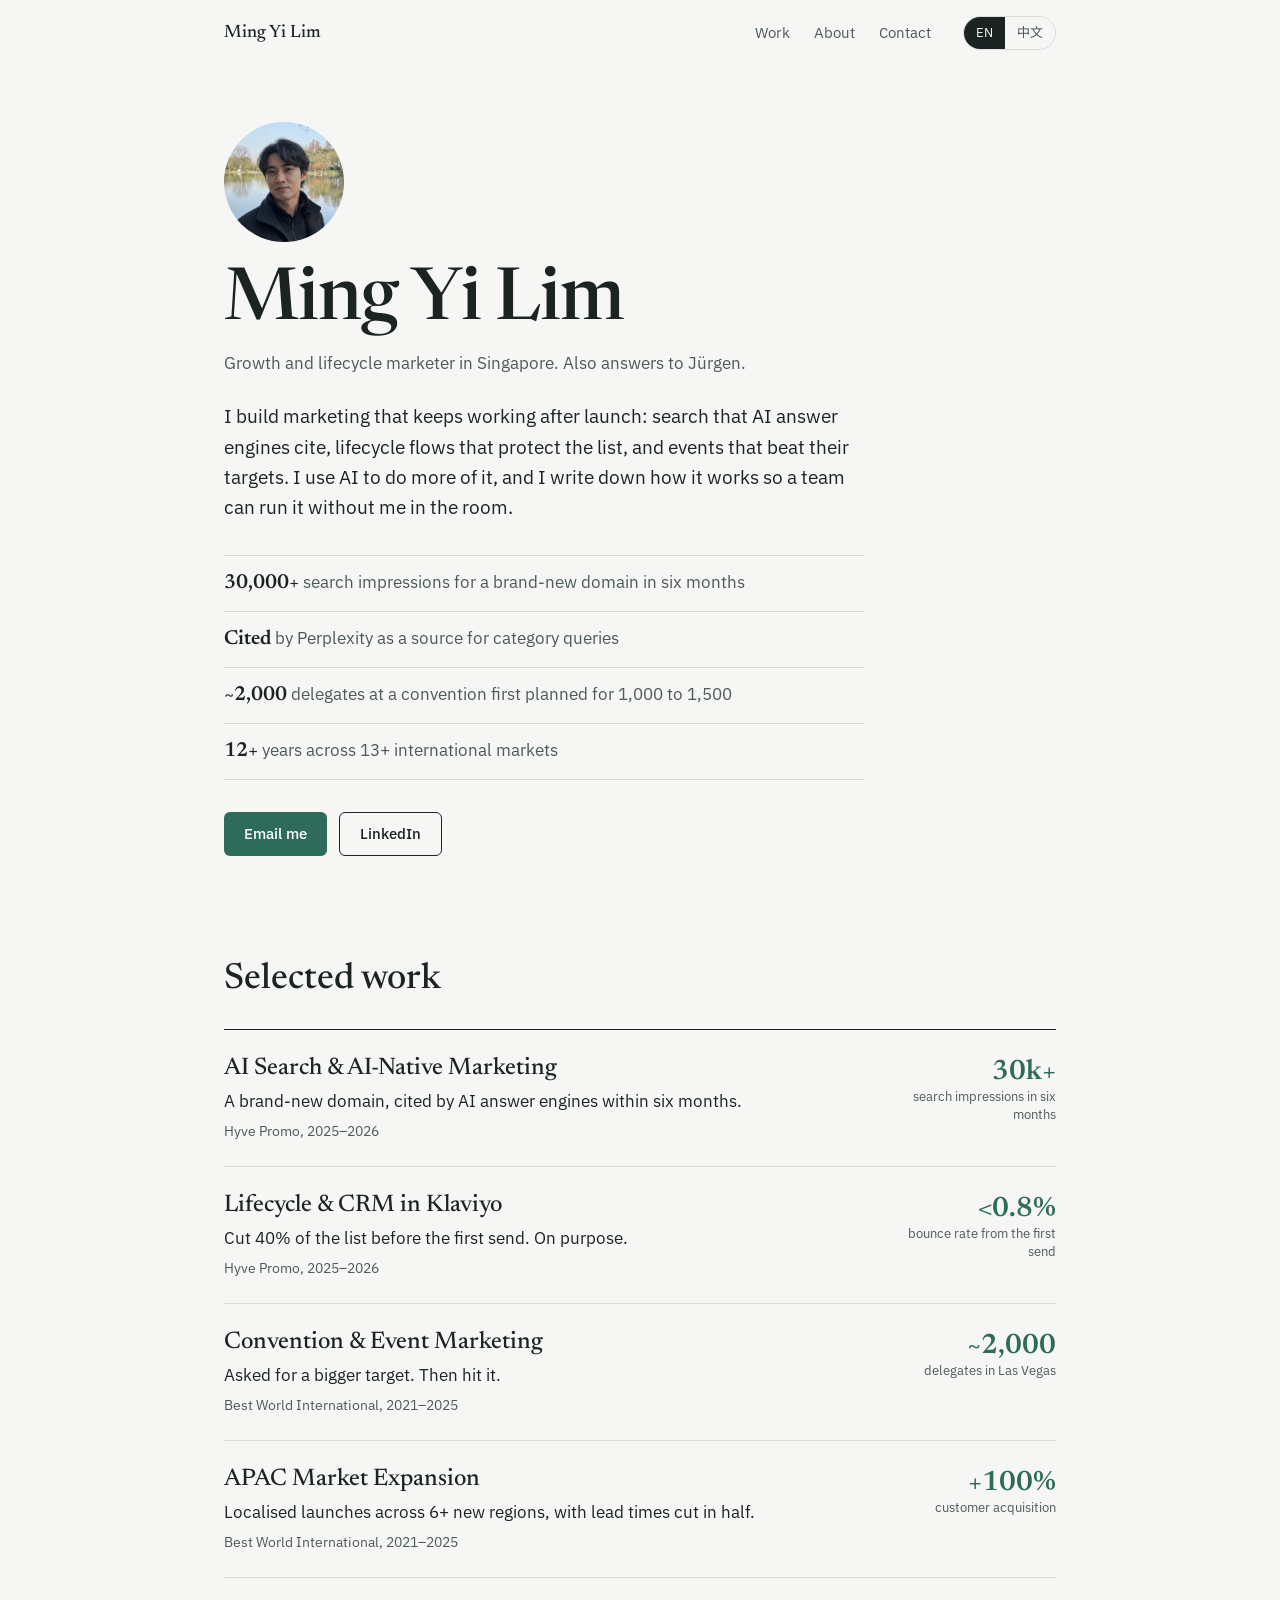
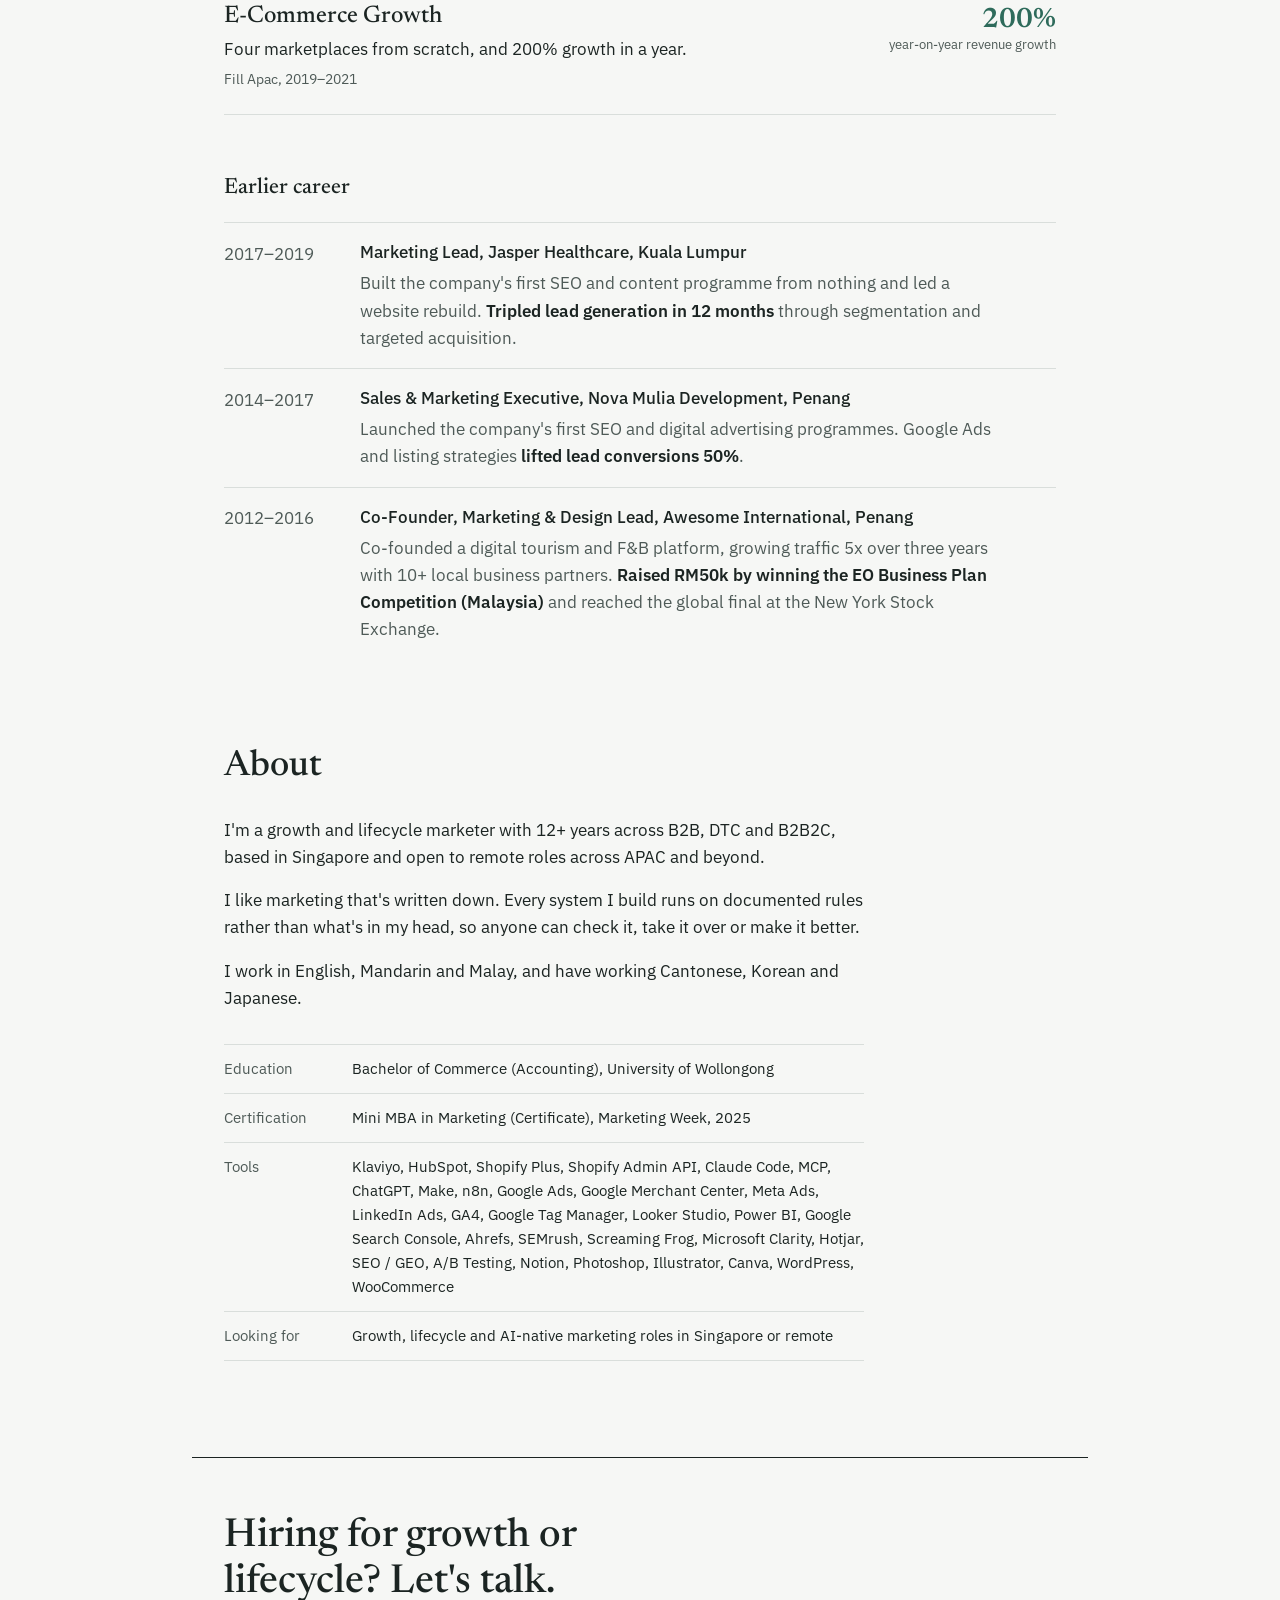
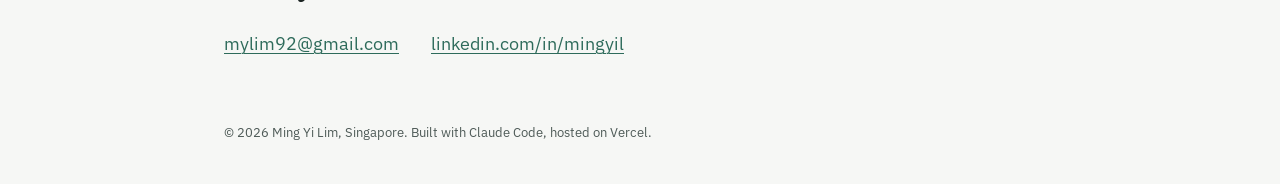
==== commit c357401d: "Remove name seal; new MY monogram favicon - Seal removed from hero and top bar; brand is the name in" ====
--- a/index.html
+++ b/index.html
@@ -19,6 +19,8 @@
   <meta name="twitter:description" content="Growth and lifecycle marketer with 12+ years across B2B, DTC, and B2B2C in APAC. SEO/GEO, lifecycle automation, and AI-native marketing systems.">
   <meta name="twitter:image"       content="https://mingyilim.vercel.app/og-image.jpg">
   <link rel="icon" href="/favicon.svg" type="image/svg+xml">
+  <link rel="icon" href="/favicon-32.png" sizes="32x32" type="image/png">
+  <link rel="apple-touch-icon" href="/apple-touch-icon.png">
   <script type="application/ld+json">
   {
     "@context": "https://schema.org",
@@ -54,7 +56,7 @@
 <body>
   <a class="skip" href="#work">Skip to work</a>
   <header class="topbar">
-    <a href="/" class="brand" aria-label="Ming Yi Lim, home"><span class="seal seal-sm" aria-hidden="true"><span>林</span></span><span class="brand-name">Ming Yi Lim</span></a>
+    <a href="/" class="brand"><span class="brand-name">Ming Yi Lim</span></a>
     <nav class="topnav" aria-label="Main">
       <a href="#work" data-en="Work" data-zh="案例">Work</a>
       <a href="#about" data-en="About" data-zh="关于">About</a>
@@ -69,10 +71,7 @@
   <main>
     <section class="hero" aria-labelledby="name">
       <img src="/hero-photo.jpg" alt="Ming Yi Lim" class="hero-photo" width="120" height="120" fetchpriority="high">
-      <div class="hero-name-row">
-        <h1 id="name" class="hero-name"><span data-en="Ming Yi Lim" data-zh="林明昱">Ming Yi Lim</span></h1>
-        <span class="seal seal-lg" aria-hidden="true"><span>昱</span><span>印</span><span>林</span><span>明</span></span>
-      </div>
+      <h1 id="name" class="hero-name"><span data-en="Ming Yi Lim" data-zh="林明昱">Ming Yi Lim</span></h1>
       <p class="hero-sub" data-en="Growth and lifecycle marketer in Singapore. Also answers to Jürgen." data-zh="新加坡增长与生命周期营销人。英文名Jürgen。">Growth and lifecycle marketer in Singapore. Also answers to Jürgen.</p>
       <p class="hero-intro" data-en="I build marketing that keeps working after launch: search that AI answer engines cite, lifecycle flows that protect the list, and events that beat their targets. I use AI to do more of it, and I write down how it works so a team can run it without me in the room." data-zh="我做能在上线后持续运转的营销：被AI答案引擎引用的搜索内容、守护名单质量的生命周期流程，以及超额完成目标的活动。我用AI提高产出，并把方法写成文档，让团队不必依赖我也能运行。">I build marketing that keeps working after launch: search that AI answer engines cite, lifecycle flows that protect the list, and events that beat their targets. I use AI to do more of it, and I write down how it works so a team can run it without me in the room.</p>
       <ul class="proof">
--- a/assets/site.css
+++ b/assets/site.css
@@ -1,5 +1,5 @@
 /* Ming Yi Lim portfolio
-   Calm, left-aligned, bilingual. One bold element: the name seal. */
+   Calm, left-aligned, bilingual. */
 
 :root {
   --paper: #F6F7F5;
@@ -8,10 +8,8 @@
   --rule: #D9DEDB;
   --jade: #2E6B5B;
   --jade-dark: #1F4D41;
-  --seal: #B8372A;
   --serif: 'Newsreader', 'Noto Serif SC', Georgia, serif;
   --sans: 'IBM Plex Sans', 'Noto Sans SC', system-ui, sans-serif;
-  --seal-font: 'Noto Serif SC', 'Songti SC', 'SimSun', serif;
   --measure: 40rem;
   --page: 52rem;
 }
@@ -46,9 +44,7 @@
 .topbar {
   position: sticky; top: 0; z-index: 10;
   display: flex; align-items: center; gap: 2rem;
-  max-width: calc(var(--page) + 4rem);
-  margin: 0 auto;
-  padding: 1rem 2rem;
+  padding: 1rem max(2rem, calc((100% - var(--page)) / 2));
   background: rgba(246, 247, 245, 0.92);
   backdrop-filter: blur(8px);
 }
@@ -65,31 +61,6 @@
 }
 .lang button.active { background: var(--ink); color: var(--paper); }
 
-/* ── Seal (印章) ─────────────────────────────────────── */
-.seal {
-  display: inline-grid;
-  background: var(--seal);
-  color: var(--paper);
-  font-family: var(--seal-font);
-  font-weight: 900;
-  line-height: 1;
-  border-radius: 3px;
-  box-shadow: inset 0 0 0 2px var(--seal), inset 0 0 0 3.5px var(--paper);
-  user-select: none;
-}
-.seal-sm { width: 30px; height: 30px; place-items: center; font-size: 18px; }
-/* Traditional reading order: right column top to bottom, then left column. */
-.seal-lg {
-  width: 72px; height: 72px;
-  grid-template-columns: 1fr 1fr;
-  grid-template-rows: 1fr 1fr;
-  grid-auto-flow: column;
-  place-items: center;
-  padding: 6px;
-  font-size: 25px;
-  transform: rotate(-3deg);
-}
-
 /* ── Layout ──────────────────────────────────────────── */
 main { max-width: calc(var(--page) + 4rem); margin: 0 auto; padding: 0 2rem; }
 .block { padding: 4.5rem 0 1rem; scroll-margin-top: 4rem; }
@@ -110,7 +81,6 @@
 /* ── Hero ────────────────────────────────────────────── */
 .hero { padding: 3.5rem 0 2rem; max-width: var(--measure); }
 .hero-photo { width: 120px; height: 120px; border-radius: 50%; object-fit: cover; margin-bottom: 1.5rem; }
-.hero-name-row { display: flex; align-items: center; gap: 1.25rem; flex-wrap: wrap; }
 .hero-name {
   font-family: var(--serif);
   font-weight: 500;
@@ -211,15 +181,6 @@
 .next span { color: var(--muted); margin-right: 0.35rem; }
 .next a { font-family: var(--serif); font-size: 1.375rem; }
 
-/* ── The one motion moment: the seal is stamped once ─── */
-@media (prefers-reduced-motion: no-preference) {
-  .hero .seal-lg { animation: stamp 0.5s 0.25s cubic-bezier(.2, .9, .3, 1.2) both; }
-}
-@keyframes stamp {
-  from { opacity: 0; transform: rotate(-3deg) scale(1.35); }
-  to   { opacity: 1; transform: rotate(-3deg) scale(1); }
-}
-
 /* ── Small screens ───────────────────────────────────── */
 @media (max-width: 720px) {
   body { font-size: 1rem; }
@@ -230,7 +191,6 @@
   .contact { padding: 3rem 1rem 2rem; }
   .hero { padding-top: 2rem; }
   .hero-photo { width: 96px; height: 96px; }
-  .seal-lg { width: 60px; height: 60px; font-size: 21px; padding: 5px; }
   .case-row { grid-template-columns: 1fr; gap: 0.75rem; }
   .row-fig { flex-direction: row; align-items: baseline; gap: 0.5rem; text-align: left; }
   .row-fig .fig { font-size: 1.375rem; }
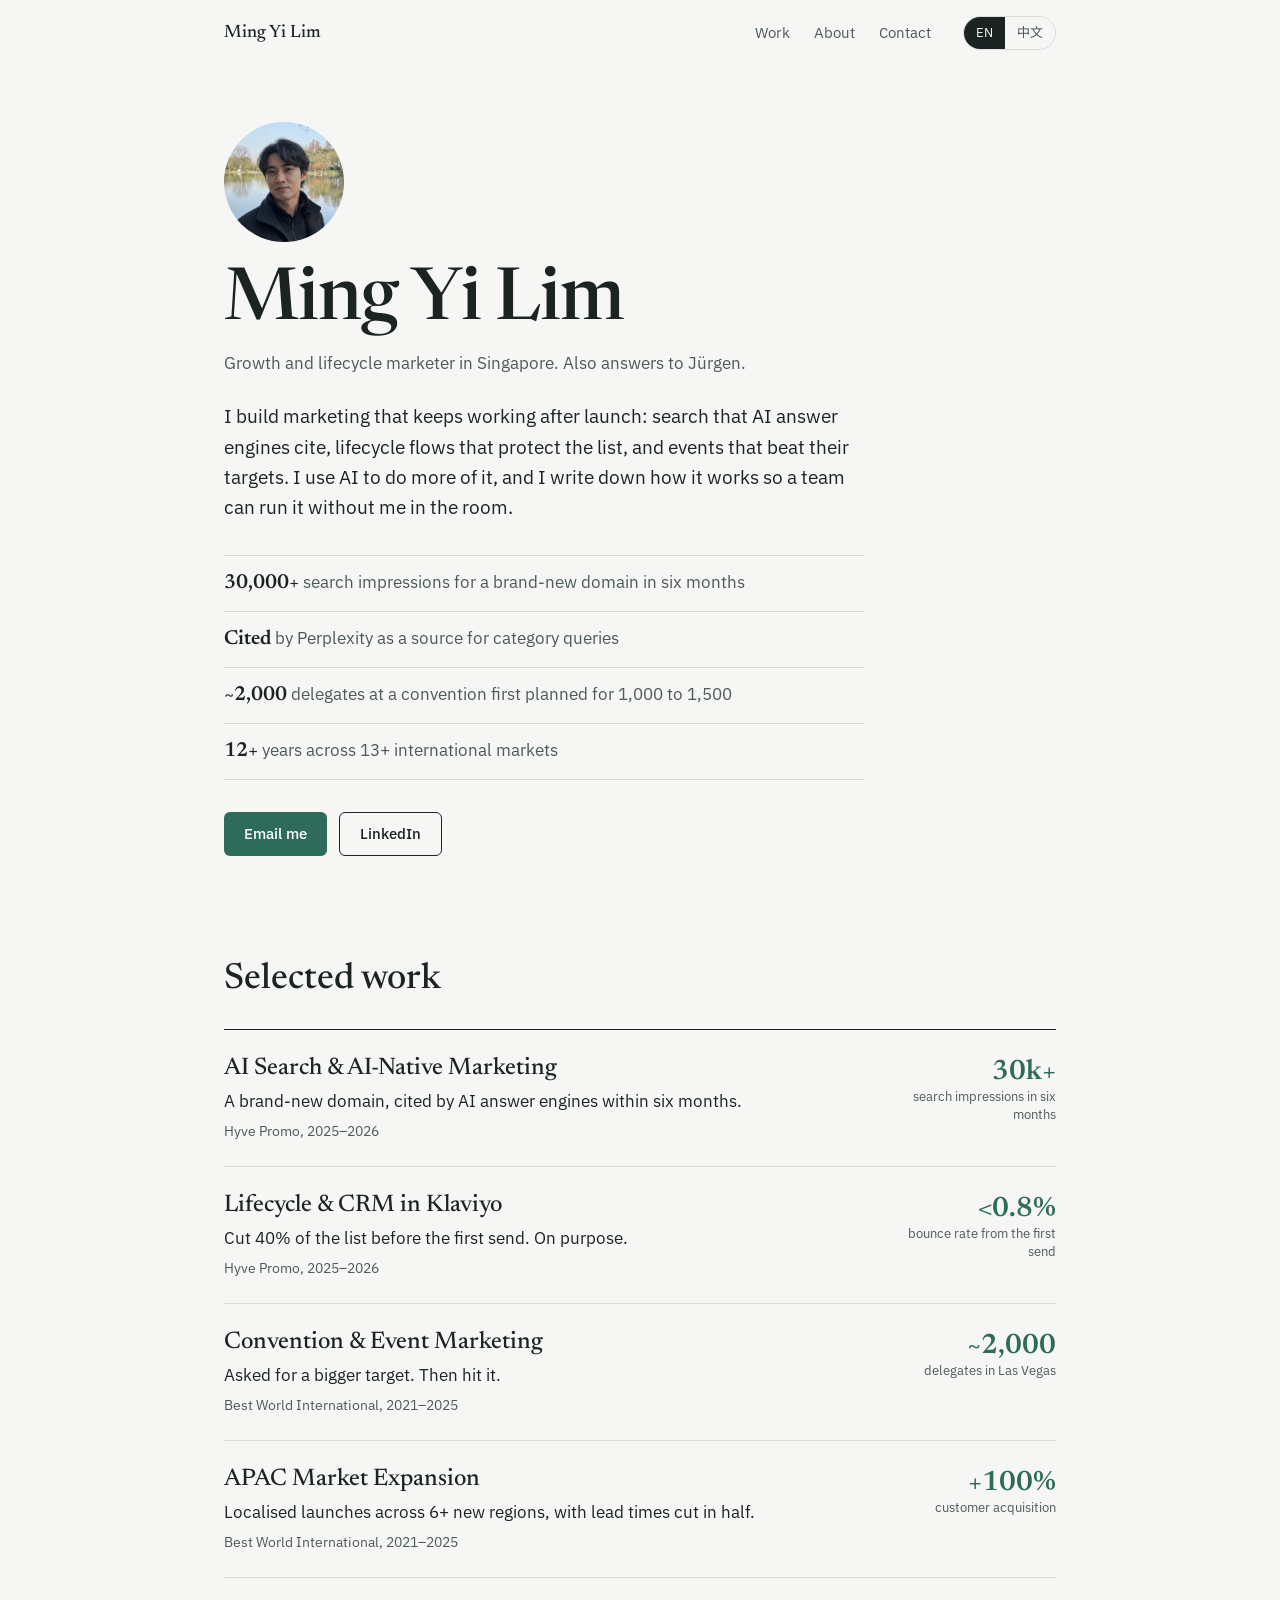
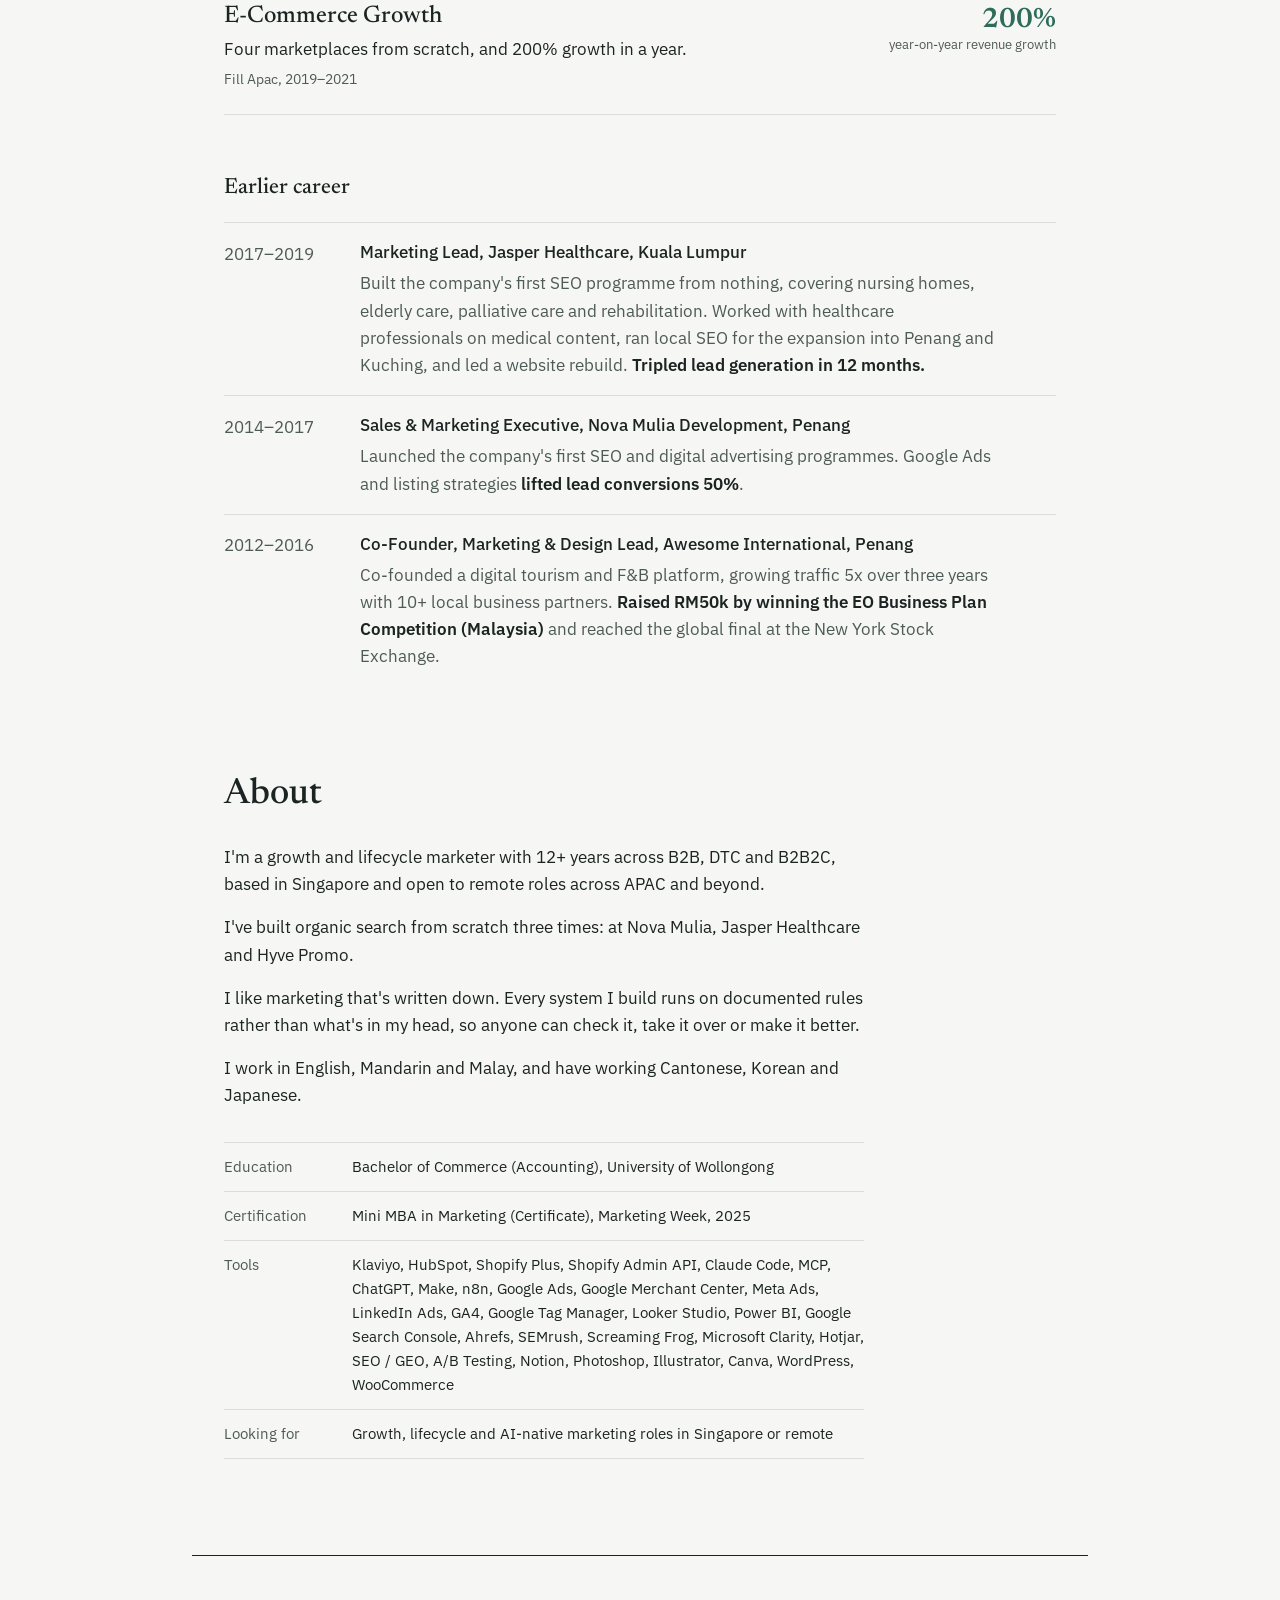
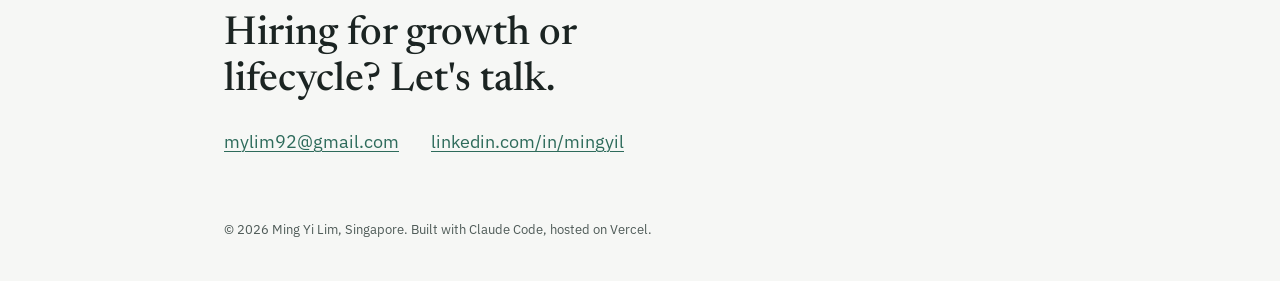
==== commit d9ad1361: "Add healthcare SEO, regulated messaging and technical SEO detail - About: built organic search from " ====
--- a/index.html
+++ b/index.html
@@ -147,7 +147,7 @@
           <span class="when">2017–2019</span>
           <div>
             <p class="earlier-role" data-en="Marketing Lead, Jasper Healthcare, Kuala Lumpur" data-zh="市场负责人，Jasper Healthcare，吉隆坡">Marketing Lead, Jasper Healthcare, Kuala Lumpur</p>
-            <p class="earlier-desc" data-en="Built the company's first SEO and content programme from nothing and led a website rebuild. <strong>Tripled lead generation in 12 months</strong> through segmentation and targeted acquisition." data-zh="从零建立公司首个SEO与内容体系，并主导网站重建。通过用户细分与精准获客，<strong>12个月内潜在客户量增长至三倍</strong>。">Built the company's first SEO and content programme from nothing and led a website rebuild. <strong>Tripled lead generation in 12 months</strong> through segmentation and targeted acquisition.</p>
+            <p class="earlier-desc" data-en="Built the company's first SEO programme from nothing, covering nursing homes, elderly care, palliative care and rehabilitation. Worked with healthcare professionals on medical content, ran local SEO for the expansion into Penang and Kuching, and led a website rebuild. <strong>Tripled lead generation in 12 months.</strong>" data-zh="从零建立公司首个SEO体系，覆盖养老院、长者护理、临终关怀及康复服务。与医疗专业人员合作优化医疗内容，为槟城和古晋的扩张开展本地SEO，并主导网站重建。<strong>12个月内潜在客户量增长至三倍</strong>。">Built the company's first SEO programme from nothing, covering nursing homes, elderly care, palliative care and rehabilitation. Worked with healthcare professionals on medical content, ran local SEO for the expansion into Penang and Kuching, and led a website rebuild. <strong>Tripled lead generation in 12 months.</strong></p>
           </div>
         </li>
         <li>
@@ -171,6 +171,7 @@
       <h2 class="block-title" id="about-title" data-en="About" data-zh="关于我">About</h2>
       <div class="prose">
         <p data-en="I&#x27;m a growth and lifecycle marketer with 12+ years across B2B, DTC and B2B2C, based in Singapore and open to remote roles across APAC and beyond." data-zh="我是一名拥有12年以上B2B、DTC及B2B2C经验的增长与生命周期营销人，现居新加坡，欢迎亚太地区及全球远程机会。">I&#x27;m a growth and lifecycle marketer with 12+ years across B2B, DTC and B2B2C, based in Singapore and open to remote roles across APAC and beyond.</p>
+        <p data-en="I&#x27;ve built organic search from scratch three times: at Nova Mulia, Jasper Healthcare and Hyve Promo." data-zh="我曾三次从零搭建自然搜索体系，分别在Nova Mulia、Jasper Healthcare和Hyve Promo。">I&#x27;ve built organic search from scratch three times: at Nova Mulia, Jasper Healthcare and Hyve Promo.</p>
         <p data-en="I like marketing that&#x27;s written down. Every system I build runs on documented rules rather than what&#x27;s in my head, so anyone can check it, take it over or make it better." data-zh="我喜欢把营销写下来。我构建的每个系统都基于文档化规则，而不是存在我脑中的经验，任何人都能检查、接手或改进。">I like marketing that&#x27;s written down. Every system I build runs on documented rules rather than what&#x27;s in my head, so anyone can check it, take it over or make it better.</p>
         <p data-en="I work in English, Mandarin and Malay, and have working Cantonese, Korean and Japanese." data-zh="工作语言为英语、普通话和马来语，粤语、韩语和日语为工作水平。">I work in English, Mandarin and Malay, and have working Cantonese, Korean and Japanese.</p>
         <dl class="facts">
